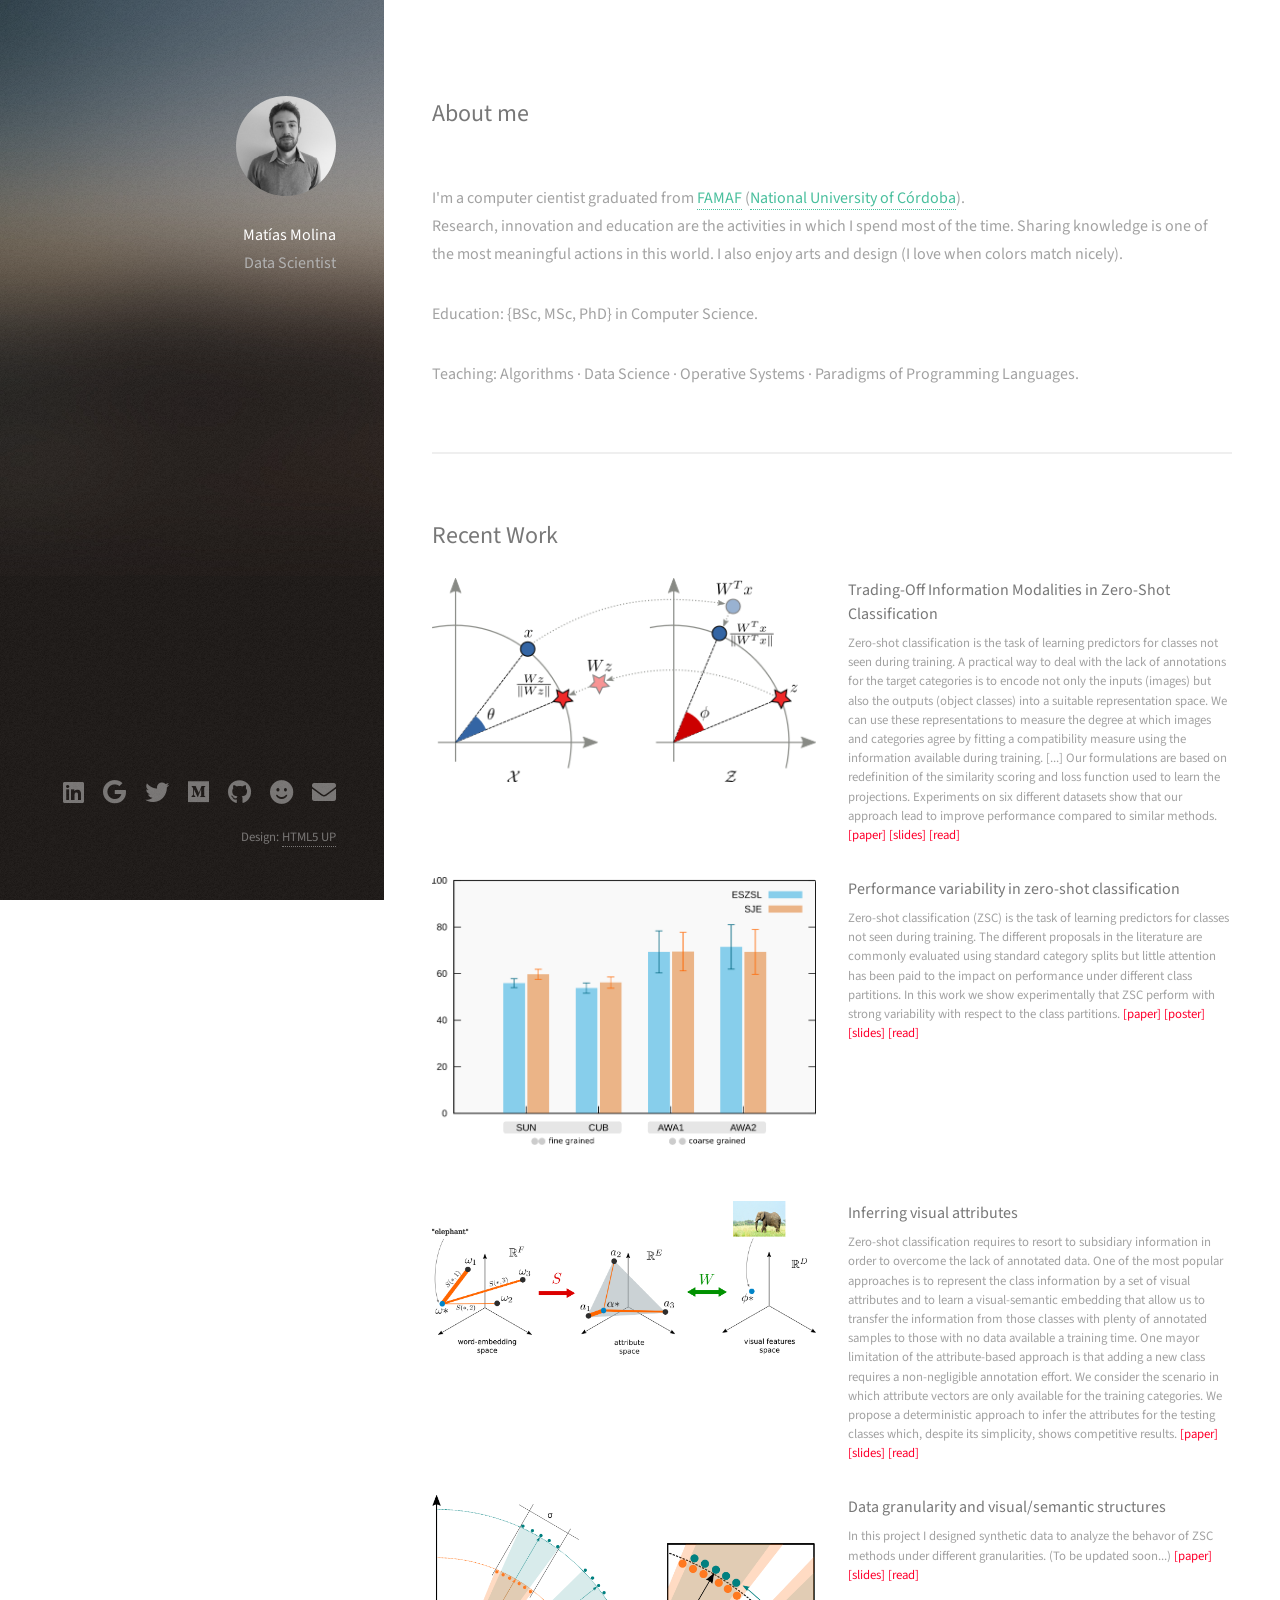
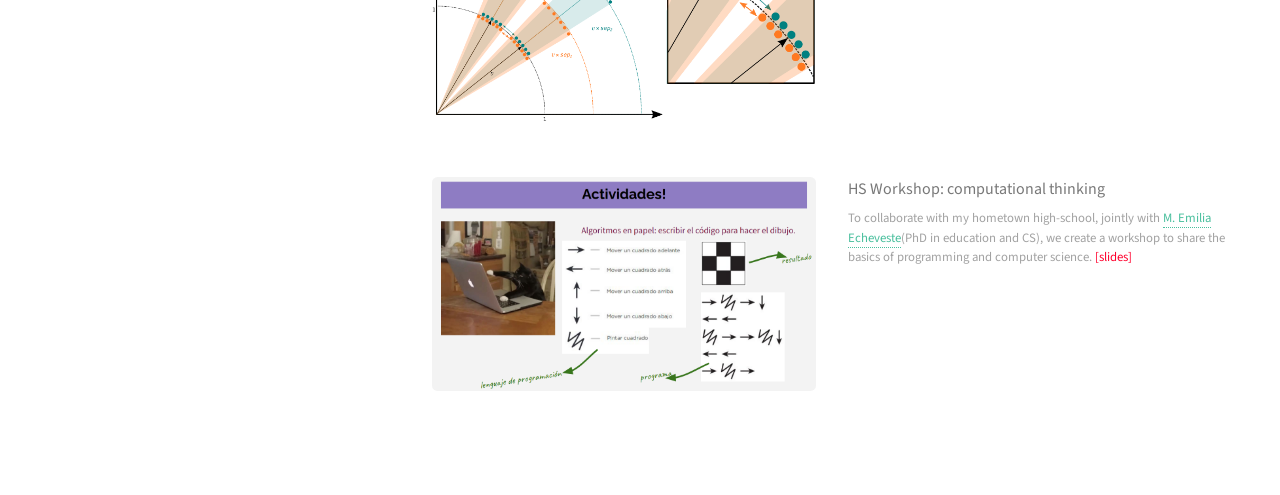
==== index.html @ 14d15d72 "Update index.html" ====
<!DOCTYPE HTML>
<!--
	Strata by HTML5 UP
	html5up.net | @ajlkn
	Free for personal and commercial use under the CCA 3.0 license (html5up.net/license)
-->
<html>
	<head>
		<title>Mat&iacute;as Molina</title>
		<meta charset="utf-8" />
		<meta name="viewport" content="width=device-width, initial-scale=1, user-scalable=no" />
		<link rel="stylesheet" href="assets/css/main.css" />
	</head>
	<body class="is-preload">
		<!-- Header -->
			<header id="header">
				<div class="inner">
					<a href="#" class="image avatar"><img src="images/avatar.png" alt="" /></a>
					<!--					<h1><strong>Hello!</strong></h1> -->
				       </br>
					<p> <b>Matías Molina</b></br>
				          Data Scientist
					</p>
			
				</div>

			</header>

		<!-- Main -->
			<div id="main">

				<!-- One -->
					<section id="one">

						<header class="">
							<h2>About me</h2><br />
						</header>
						<p> I'm a computer cientist graduated from 
						   <a href="http://www.famaf.unc.edu.ar/">FAMAF</a> (<a href="http://unc.edu.ar">National University of Córdoba</a>).
						   </br>
						   Research, innovation and education are the activities in which
						   I spend most of the time.
						   Sharing knowledge is one of the most meaningful actions in this world. 
					           I also enjoy arts and design (I love when colors match nicely). 
						</p>
						<p> Education:  {BSc, MSc, PhD} in Computer Science. </p>
						<p> Teaching: Algorithms · Data Science · Operative Systems · Paradigms of Programming Languages.
						</p>
						<!--<ul class="actions">
							<li><a href="#" class="button">Learn More</a></li>
						</ul>-->
					</section>

<!--					<section>
						<h2>Teaching</h2>
						<p>The teahing activities at FAMAF-UNC are rotative. I've been teaching algorithms, OS, and others subjects.
						   More details about teaching and other university stuffs could be found <a href=http://www.famaf.unc.edu.ar/~mmolina1> here&raquo;.</a></p>
					</section>
-->

				<!-- Two -->
					<section id="two">
						<h2>Recent Work</h2>
						<div class="row">
<!--							<article class="col-6 col-12-xsmall work-item">
								<img class="fit image" src="" alt="" />
							</article>
  							<article class="col-6 col-12-xsmall work-item">
								<h3>COVID-19 in South America</h3>
								<p>Data analisis of COVID-19 in different countries of South America
								<a class="paragraph" href=#>[paper]</a> 
								<a class="paragraph" href="material/variability/POSTER_performance_variability_ZSC.pdf">[poster]</a> 
								<a class="paragraph" href="material/variability/slides.pdf">[slides]</a>
								<a class="paragraph">[read]</a>
								</br>(To be updated)</p>

							<article class="col-6 col-12-xsmall work-item">
								<img class="fit image" src="" alt="" />
							</article>
  							<article class="col-6 col-12-xsmall work-item">
								<h3>Economic trends and PIB distribution in Argentina</h3>
								<p> Relative Product distribution
								<a class="paragraph" href=#>[paper]</a> 
								<a class="paragraph" href="material/variability/POSTER_performance_variability_ZSC.pdf">[poster]</a> 
								<a class="paragraph" href="material/variability/slides.pdf">[slides]</a>
								<a class="paragraph">[read]</a>
								</br> (To be updated)</p>

							</article>
							</article>
-->

							<article class="col-6 col-12-xsmall work-item">
								<img class="image fit" src="images/projects/simetries/schema.png" alt="" />
							</article>
	  							<article class="col-6 col-12-xsmall work-item">
								<h3>Trading-Off Information Modalities in Zero-Shot Classification</h3>
								<p> Zero-shot classification is the task of learning predictors for classes not seen during training.
									A practical way to deal with the lack of annotations for the target categories is to encode
									not only the inputs (images) but also the outputs (object classes) into a suitable representation space.
									We can use these representations to measure the degree at which images and categories agree by
									fitting a compatibility measure using the information available during training. [...]
									Our formulations are based on redefinition of the similarity scoring and loss function used to learn the projections.
									Experiments on six different datasets show that our approach lead to improve performance compared to similar methods.
								<a class="paragraph" href="https://openaccess.thecvf.com/content/WACV2022/html/Sanchez_Trading-Off_Information_Modalities_in_Zero-Shot_Classification_WACV_2022_paper.html">[paper]</a> 
								<a class="paragraph">[slides]</a>
								<a class="paragraph">[read]</a></p>
							</article>

							<article class="col-6 col-12-xsmall work-item">
								<img class="fit image" src="images/projects/variability/variability.png" alt="" /></a>
							</article>
  							<article class="col-6 col-12-xsmall work-item">
								<h3>Performance variability in zero-shot classification</h3>
								<p>Zero-shot classification (ZSC) is the task of learning predictors for classes not seen during training.
								The different proposals in the literature are commonly evaluated using standard category splits but little
								attention has been paid to the impact on performance under different class partitions.
								In this work we show experimentally that ZSC perform with strong variability with respect to the class partitions.
								<a class="paragraph" href="https://arxiv.org/abs/2103.01284">[paper]</a> 
								<a class="paragraph" href="material/variability/POSTER_performance_variability_ZSC.pdf">[poster]</a> 
								<a class="paragraph" href="material/variability/slides.pdf">[slides]</a>
								<a class="paragraph">[read]</a></p>
							</article>
								<article class="col-6 col-12-xsmall work-item">
								<img class="image fit" src="images/projects/zslpa/mappings.png" alt="" />
							</article>
	  							<article class="col-6 col-12-xsmall work-item">
								<h3>Inferring visual attributes</h3>
								<p>Zero-shot classification
								requires to resort to subsidiary information 
						in order to overcome the lack of annotated data.
						One of the most popular approaches is to represent the class
						information by a set of visual attributes and to learn a visual-semantic
						embedding that allow us to transfer the information from those classes with
						plenty of annotated samples to those with no data 
						available  a training time. One mayor limitation of the attribute-based 
						approach is that adding a new class requires a non-negligible annotation effort. 
						We consider the scenario in which attribute vectors are only available for the training categories.
						We propose a deterministic approach to infer the attributes for the testing classes 
						which, despite its simplicity, shows competitive results.

								<a class="paragraph" href="https://doi.org/10.1007/978-3-319-76261-6_12">[paper]</a> 
								<a class="paragraph" href="material/zslpa/slides.pdf">[slides]</a>
								<a class="paragraph">[read]</a></p>
							</article>


							<article class="col-6 col-12-xsmall work-item">
								<img class="image fit" src="images/projects/granularities/granularities2.png" alt="" />
							</article>
	  							<article class="col-6 col-12-xsmall work-item">
								<h3>Data granularity and visual/semantic structures</h3>
								<p> In this project I designed synthetic data to analyze the behavor
								of ZSC methods under different granularities. (To be updated soon...)
								<a class="paragraph">[paper]</a> 
								<a class="paragraph">[slides]</a>
								<a class="paragraph">[read]</a></p>
							</article>


							<article class="col-6 col-12-xsmall work-item">
								<img class="image fit" src="material/taller/taller.png" alt="" />
							</article>
	  							<article class="col-6 col-12-xsmall work-item">
								<h3>HS Workshop: computational thinking</h3>
								<p> To collaborate with my hometown high-school, jointly with <a href="mailto:meecheveste@gmail.com">M. Emilia Echeveste</a>(PhD in education and CS),
								we create a workshop to share the basics of programming and computer science.
								<a class="paragraph" href="material/taller/taller_programacion.pdf">[slides]</a>
							</article>


<!--						</article>
							<article class="col-6 col-12-xsmall work-item">
								<a href="images/fulls/05.jpg" class="image fit thumb"><img src="images/thumbs/05.jpg" alt="" /></a>
								<h3>Computational thinking workshop for HS students!</h3>

							</article>
-->
						</div>
<!--						<ul class="actions">
							<li><a href="#" class="button">Full Portfolio</a></li>
						</ul>
-->					</section>

				<!-- Three -->
<!--					<section id="three">
						<h2>Get In Touch</h2>
						<p>Accumsan pellentesque commodo blandit enim arcu non at amet id arcu magna. Accumsan orci faucibus id eu lorem semper nunc nisi lorem vulputate lorem neque lorem ipsum dolor.</p>
						<div class="row">
							<div class="col-8 col-12-small">
								<form method="post" action="#">
									<div class="row gtr-uniform gtr-50">
										<div class="col-6 col-12-xsmall"><input type="text" name="name" id="name" placeholder="Name" /></div>
										<div class="col-6 col-12-xsmall"><input type="email" name="email" id="email" placeholder="Email" /></div>
										<div class="col-12"><textarea name="message" id="message" placeholder="Message" rows="4"></textarea></div>
									</div>
								</form>
								<ul class="actions">
									<li><input type="submit" value="Send Message" /></li>
								</ul>
							</div>
							<div class="col-4 col-12-small">
								<ul class="labeled-icons">
									<li>
										<h3 class="icon solid fa-home"><span class="label">Address</span></h3>
										1234 Somewhere Rd.<br />
										Nashville, TN 00000<br />
										United States
									</li>
									<li>
										<h3 class="icon solid fa-mobile-alt"><span class="label">Phone</span></h3>
										000-000-0000
									</li>
									<li>
										<h3 class="icon solid fa-envelope"><span class="label">Email</span></h3>
										<a href="#">hello@untitled.tld</a>
									</li>
								</ul>
							</div>
						</div>
					</section>
-->
				<!-- Four -->
				<!--
					<section id="four">
						<h2>Elements</h2>

						<section>
							<h4>Text</h4>
							<p>This is <b>bold</b> and this is <strong>strong</strong>. This is <i>italic</i> and this is <em>emphasized</em>.
							This is <sup>superscript</sup> text and this is <sub>subscript</sub> text.
							This is <u>underlined</u> and this is code: <code>for (;;) { ... }</code>. Finally, <a href="#">this is a link</a>.</p>
							<hr />
							<header>
								<h4>Heading with a Subtitle</h4>
								<p>Lorem ipsum dolor sit amet nullam id egestas urna aliquam</p>
							</header>
							<p>Nunc lacinia ante nunc ac lobortis. Interdum adipiscing gravida odio porttitor sem non mi integer non faucibus ornare mi ut ante amet placerat aliquet. Volutpat eu sed ante lacinia sapien lorem accumsan varius montes viverra nibh in adipiscing blandit tempus accumsan.</p>
							<header>
								<h5>Heading with a Subtitle</h5>
								<p>Lorem ipsum dolor sit amet nullam id egestas urna aliquam</p>
							</header>
							<p>Nunc lacinia ante nunc ac lobortis. Interdum adipiscing gravida odio porttitor sem non mi integer non faucibus ornare mi ut ante amet placerat aliquet. Volutpat eu sed ante lacinia sapien lorem accumsan varius montes viverra nibh in adipiscing blandit tempus accumsan.</p>
							<hr />
							<h2>Heading Level 2</h2>
							<h3>Heading Level 3</h3>
							<h4>Heading Level 4</h4>
							<h5>Heading Level 5</h5>
							<h6>Heading Level 6</h6>
							<hr />
							<h5>Blockquote</h5>
							<blockquote>Fringilla nisl. Donec accumsan interdum nisi, quis tincidunt felis sagittis eget tempus euismod. Vestibulum ante ipsum primis in faucibus vestibulum. Blandit adipiscing eu felis iaculis volutpat ac adipiscing accumsan faucibus. Vestibulum ante ipsum primis in faucibus lorem ipsum dolor sit amet nullam adipiscing eu felis.</blockquote>
							<h5>Preformatted</h5>
							<pre><code>i = 0;

while (!deck.isInOrder()) {
print 'Iteration ' + i;
deck.shuffle();
i++;
}

print 'It took ' + i + ' iterations to sort the deck.';</code></pre>
						</section>

						<section>
							<h4>Lists</h4>
							<div class="row">
								<div class="col-6 col-12-xsmall">
									<h5>Unordered</h5>
									<ul>
										<li>Dolor pulvinar etiam magna etiam.</li>
										<li>Sagittis adipiscing lorem eleifend.</li>
										<li>Felis enim feugiat dolore viverra.</li>
									</ul>
									<h5>Alternate</h5>
									<ul class="alt">
										<li>Dolor pulvinar etiam magna etiam.</li>
										<li>Sagittis adipiscing lorem eleifend.</li>
										<li>Felis enim feugiat dolore viverra.</li>
									</ul>
								</div>
								<div class="col-6 col-12-xsmall">
									<h5>Ordered</h5>
									<ol>
										<li>Dolor pulvinar etiam magna etiam.</li>
										<li>Etiam vel felis at lorem sed viverra.</li>
										<li>Felis enim feugiat dolore viverra.</li>
										<li>Dolor pulvinar etiam magna etiam.</li>
										<li>Etiam vel felis at lorem sed viverra.</li>
										<li>Felis enim feugiat dolore viverra.</li>
									</ol>
									<h5>Icons</h5>
									<ul class="icons">
										<li><a href="#" class="icon brands fa-twitter"><span class="label">Twitter</span></a></li>
										<li><a href="#" class="icon brands fa-facebook-f"><span class="label">Facebook</span></a></li>
										<li><a href="#" class="icon brands fa-instagram"><span class="label">Instagram</span></a></li>
										<li><a href="#" class="icon brands fa-github"><span class="label">Github</span></a></li>
										<li><a href="#" class="icon brands fa-dribbble"><span class="label">Dribbble</span></a></li>
										<li><a href="#" class="icon brands fa-tumblr"><span class="label">Tumblr</span></a></li>
									</ul>
								</div>
							</div>
							<h5>Actions</h5>
							<ul class="actions">
								<li><a href="#" class="button primary">Default</a></li>
								<li><a href="#" class="button">Default</a></li>
							</ul>
							<ul class="actions small">
								<li><a href="#" class="button primary small">Small</a></li>
								<li><a href="#" class="button small">Small</a></li>
							</ul>
							<div class="row">
								<div class="col-6 col-12-small">
									<ul class="actions stacked">
										<li><a href="#" class="button primary">Default</a></li>
										<li><a href="#" class="button">Default</a></li>
									</ul>
								</div>
								<div class="col-6 col-12-small">
									<ul class="actions stacked">
										<li><a href="#" class="button primary small">Small</a></li>
										<li><a href="#" class="button small">Small</a></li>
									</ul>
								</div>
								<div class="col-6 col-12-small">
									<ul class="actions stacked">
										<li><a href="#" class="button primary fit">Default</a></li>
										<li><a href="#" class="button fit">Default</a></li>
									</ul>
								</div>
								<div class="col-6 col-12-small">
									<ul class="actions stacked">
										<li><a href="#" class="button primary small fit">Small</a></li>
										<li><a href="#" class="button small fit">Small</a></li>
									</ul>
								</div>
							</div>
						</section>

						<section>
							<h4>Table</h4>
							<h5>Default</h5>
							<div class="table-wrapper">
								<table>
									<thead>
										<tr>
											<th>Name</th>
											<th>Description</th>
											<th>Price</th>
										</tr>
									</thead>
									<tbody>
										<tr>
											<td>Item One</td>
											<td>Ante turpis integer aliquet porttitor.</td>
											<td>29.99</td>
										</tr>
										<tr>
											<td>Item Two</td>
											<td>Vis ac commodo adipiscing arcu aliquet.</td>
											<td>19.99</td>
										</tr>
										<tr>
											<td>Item Three</td>
											<td> Morbi faucibus arcu accumsan lorem.</td>
											<td>29.99</td>
										</tr>
										<tr>
											<td>Item Four</td>
											<td>Vitae integer tempus condimentum.</td>
											<td>19.99</td>
										</tr>
										<tr>
											<td>Item Five</td>
											<td>Ante turpis integer aliquet porttitor.</td>
											<td>29.99</td>
										</tr>
									</tbody>
									<tfoot>
										<tr>
											<td colspan="2"></td>
											<td>100.00</td>
										</tr>
									</tfoot>
								</table>
							</div>

							<h5>Alternate</h5>
							<div class="table-wrapper">
								<table class="alt">
									<thead>
										<tr>
											<th>Name</th>
											<th>Description</th>
											<th>Price</th>
										</tr>
									</thead>
									<tbody>
										<tr>
											<td>Item One</td>
											<td>Ante turpis integer aliquet porttitor.</td>
											<td>29.99</td>
										</tr>
										<tr>
											<td>Item Two</td>
											<td>Vis ac commodo adipiscing arcu aliquet.</td>
											<td>19.99</td>
										</tr>
										<tr>
											<td>Item Three</td>
											<td> Morbi faucibus arcu accumsan lorem.</td>
											<td>29.99</td>
										</tr>
										<tr>
											<td>Item Four</td>
											<td>Vitae integer tempus condimentum.</td>
											<td>19.99</td>
										</tr>
										<tr>
											<td>Item Five</td>
											<td>Ante turpis integer aliquet porttitor.</td>
											<td>29.99</td>
										</tr>
									</tbody>
									<tfoot>
										<tr>
											<td colspan="2"></td>
											<td>100.00</td>
										</tr>
									</tfoot>
								</table>
							</div>
						</section>

						<section>
							<h4>Buttons</h4>
							<ul class="actions">
								<li><a href="#" class="button primary">Primary</a></li>
								<li><a href="#" class="button">Default</a></li>
							</ul>
							<ul class="actions">
								<li><a href="#" class="button large">Large</a></li>
								<li><a href="#" class="button">Default</a></li>
								<li><a href="#" class="button small">Small</a></li>
							</ul>
							<ul class="actions fit">
								<li><a href="#" class="button primary fit">Fit</a></li>
								<li><a href="#" class="button fit">Fit</a></li>
							</ul>
							<ul class="actions fit small">
								<li><a href="#" class="button primary fit small">Fit + Small</a></li>
								<li><a href="#" class="button fit small">Fit + Small</a></li>
							</ul>
							<ul class="actions">
								<li><a href="#" class="button primary icon solid fa-download">Icon</a></li>
								<li><a href="#" class="button icon solid fa-download">Icon</a></li>
							</ul>
							<ul class="actions">
								<li><span class="button primary disabled">Primary</span></li>
								<li><span class="button disabled">Default</span></li>
							</ul>
						</section>

						<section>
							<h4>Form</h4>
							<form method="post" action="#">
								<div class="row gtr-uniform gtr-50">
									<div class="col-6 col-12-xsmall">
										<input type="text" name="demo-name" id="demo-name" value="" placeholder="Name" />
									</div>
									<div class="col-6 col-12-xsmall">
										<input type="email" name="demo-email" id="demo-email" value="" placeholder="Email" />
									</div>
									<div class="col-12">
										<select name="demo-category" id="demo-category">
											<option value="">- Category -</option>
											<option value="1">Manufacturing</option>
											<option value="1">Shipping</option>
											<option value="1">Administration</option>
											<option value="1">Human Resources</option>
										</select>
									</div>
									<div class="col-4 col-12-small">
										<input type="radio" id="demo-priority-low" name="demo-priority" checked>
										<label for="demo-priority-low">Low Priority</label>
									</div>
									<div class="col-4 col-12-small">
										<input type="radio" id="demo-priority-normal" name="demo-priority">
										<label for="demo-priority-normal">Normal Priority</label>
									</div>
									<div class="col-4 col-12-small">
										<input type="radio" id="demo-priority-high" name="demo-priority">
										<label for="demo-priority-high">High Priority</label>
									</div>
									<div class="col-6 col-12-small">
										<input type="checkbox" id="demo-copy" name="demo-copy">
										<label for="demo-copy">Email me a copy of this message</label>
									</div>
									<div class="col-6 col-12-small">
										<input type="checkbox" id="demo-human" name="demo-human" checked>
										<label for="demo-human">I am a human and not a robot</label>
									</div>
									<div class="col-12">
										<textarea name="demo-message" id="demo-message" placeholder="Enter your message" rows="6"></textarea>
									</div>
									<div class="col-12">
										<ul class="actions">
											<li><input type="submit" value="Send Message" class="primary" /></li>
											<li><input type="reset" value="Reset" /></li>
										</ul>
									</div>
								</div>
							</form>
						</section>

						<section>
							<h4>Image</h4>
							<h5>Fit</h5>
							<div class="box alt">
								<div class="row gtr-50 gtr-uniform">
									<div class="col-12"><span class="image fit"><img src="images/fulls/05.jpg" alt="" /></span></div>
									<div class="col-4"><span class="image fit"><img src="images/thumbs/01.jpg" alt="" /></span></div>
									<div class="col-4"><span class="image fit"><img src="images/thumbs/02.jpg" alt="" /></span></div>
									<div class="col-4"><span class="image fit"><img src="images/thumbs/03.jpg" alt="" /></span></div>
									<div class="col-4"><span class="image fit"><img src="images/thumbs/04.jpg" alt="" /></span></div>
									<div class="col-4"><span class="image fit"><img src="images/thumbs/05.jpg" alt="" /></span></div>
									<div class="col-4"><span class="image fit"><img src="images/thumbs/06.jpg" alt="" /></span></div>
									<div class="col-4"><span class="image fit"><img src="images/thumbs/03.jpg" alt="" /></span></div>
									<div class="col-4"><span class="image fit"><img src="images/thumbs/02.jpg" alt="" /></span></div>
									<div class="col-4"><span class="image fit"><img src="images/thumbs/01.jpg" alt="" /></span></div>
								</div>
							</div>
							<h5>Left &amp; Right</h5>
							<p><span class="image left"><img src="images/avatar.jpg" alt="" /></span>Fringilla nisl. Donec accumsan interdum nisi, quis tincidunt felis sagittis eget. tempus euismod. Vestibulum ante ipsum primis in faucibus vestibulum. Blandit adipiscing eu felis iaculis volutpat ac adipiscing accumsan eu faucibus. Integer ac pellentesque praesent tincidunt felis sagittis eget. tempus euismod. Vestibulum ante ipsum primis in faucibus vestibulum. Blandit adipiscing eu felis iaculis volutpat ac adipiscing accumsan eu faucibus. Integer ac pellentesque praesent. Donec accumsan interdum nisi, quis tincidunt felis sagittis eget. tempus euismod. Vestibulum ante ipsum primis in faucibus vestibulum. Blandit adipiscing eu felis iaculis volutpat ac adipiscing accumsan eu faucibus. Integer ac pellentesque praesent tincidunt felis sagittis eget. tempus euismod. Vestibulum ante ipsum primis in faucibus vestibulum. Blandit adipiscing eu felis iaculis volutpat ac adipiscing accumsan eu faucibus. Integer ac pellentesque praesent.</p>
							<p><span class="image right"><img src="images/avatar.jpg" alt="" /></span>Fringilla nisl. Donec accumsan interdum nisi, quis tincidunt felis sagittis eget. tempus euismod. Vestibulum ante ipsum primis in faucibus vestibulum. Blandit adipiscing eu felis iaculis volutpat ac adipiscing accumsan eu faucibus. Integer ac pellentesque praesent tincidunt felis sagittis eget. tempus euismod. Vestibulum ante ipsum primis in faucibus vestibulum. Blandit adipiscing eu felis iaculis volutpat ac adipiscing accumsan eu faucibus. Integer ac pellentesque praesent. Donec accumsan interdum nisi, quis tincidunt felis sagittis eget. tempus euismod. Vestibulum ante ipsum primis in faucibus vestibulum. Blandit adipiscing eu felis iaculis volutpat ac adipiscing accumsan eu faucibus. Integer ac pellentesque praesent tincidunt felis sagittis eget. tempus euismod. Vestibulum ante ipsum primis in faucibus vestibulum. Blandit adipiscing eu felis iaculis volutpat ac adipiscing accumsan eu faucibus. Integer ac pellentesque praesent.</p>
						</section>

					</section>
				-->

			</div>

		<!-- Footer -->
			<footer id="footer">
				<div>
					<iframe src="https://open.spotify.com/embed/playlist/7tDyFjEI5tByblCaP5paVh" width="300" height="80" frameborder="0" allowtransparency="true" allow="encrypted-media"></iframe>
				</div>

				<div class="inner">
					<ul class="icons">
						<li><a href="https://linkedin.com/in/matiasmolina" class="icon brands fa-linkedin"><span class="label">LinkedIn</span></a></li>
						<li><a href="https://scholar.google.com/citations?user=bybWO_gAAAAJ" class="icon brands fa-google"><span class="label">Scholar</span></a></li>
						
						<li><a href="http://twitter.com/matiasdm" class="icon brands fa-twitter"><span class="label">Twitter</span></a></li>
						<li><a href="https://medium.com/@matiasdm" class="icon brands fa-medium"><span class="label">Medium</span></a></li>
						
						<li><a href="https://github.com/matiasmolina" class="icon brands fa-github"><span class="label">Github</span></a></li>

						<li><a href="http://ello.co/matiasdm" class="icon solid fa-smile"><span class="label">Ello</span></a></li>
						<li><a href="mailto:molinamatiasd@gmail.com" class="icon solid fa-envelope"><span class="label">Email</span></a></li>
					</ul>
					<ul class="copyright">
						<li>Design: <a href="http://html5up.net">HTML5 UP</a></li>
					</ul>
				</div>
			</footer>
		<!-- Scripts -->
			<script src="assets/js/jquery.min.js"></script>
			<script src="assets/js/jquery.poptrox.min.js"></script>
			<script src="assets/js/browser.min.js"></script>
			<script src="assets/js/breakpoints.min.js"></script>
			<script src="assets/js/util.js"></script>
			<script src="assets/js/main.js"></script>

	</body>
</html>
---- assets/css/main.css ----
@import url("fontawesome-all.min.css");
@import url("https://fonts.googleapis.com/css?family=Source+Sans+Pro:400,400italic");

/*
	Strata by HTML5 UP
	html5up.net | @ajlkn
	Free for personal and commercial use under the CCA 3.0 license (html5up.net/license)
*/

html, body, div, span, applet, object,
iframe, h1, h2, h3, h4, h5, h6, p, blockquote,
pre, a, abbr, acronym, address, big, cite,
code, del, dfn, em, img, ins, kbd, q, s, samp,
small, strike, strong, sub, sup, tt, var, b,
u, i, center, dl, dt, dd, ol, ul, li, fieldset,
form, label, legend, table, caption, tbody,
tfoot, thead, tr, th, td, article, aside,
canvas, details, embed, figure, figcaption,
footer, header, hgroup, menu, nav, output, ruby,
section, summary, time, mark, audio, video {
	margin: 0;
	padding: 0;
	border: 0;
	font-size: 100%;
	font: inherit;
	vertical-align: baseline;}

article, aside, details, figcaption, figure,
footer, header, hgroup, menu, nav, section {
	display: block;}

body {
	line-height: 1;
}

ol, ul {
	list-style: none;
}

blockquote, q {
	quotes: none;
}

	blockquote:before, blockquote:after, q:before, q:after {
		content: '';
		content: none;
	}

table {
	border-collapse: collapse;
	border-spacing: 0;
}

body {
	-webkit-text-size-adjust: none;
}

mark {
	background-color: transparent;
	color: inherit;
}

input::-moz-focus-inner {
	border: 0;
	padding: 0;
}

input, select, textarea {
	-moz-appearance: none;
	-webkit-appearance: none;
	-ms-appearance: none;
	appearance: none;
}

/* Basic */

	html {
		box-sizing: border-box;
	}

	*, *:before, *:after {
		box-sizing: inherit;
	}

	body {
		background: #fff;
	}

		body.is-preload *, body.is-preload *:before, body.is-preload *:after {
			-moz-animation: none !important;
			-webkit-animation: none !important;
			-ms-animation: none !important;
			animation: none !important;
			-moz-transition: none !important;
			-webkit-transition: none !important;
			-ms-transition: none !important;
			transition: none !important;
		}

	body, input, select, textarea {
		color: #a2a2a2;
		font-family: "Source Sans Pro", Helvetica, sans-serif;
		font-size: 16pt;
		font-weight: 400;
		line-height: 1.75em;
	}

	a {
		-moz-transition: color 0.2s ease-in-out, border-color 0.2s ease-in-out;
		-webkit-transition: color 0.2s ease-in-out, border-color 0.2s ease-in-out;
		-ms-transition: color 0.2s ease-in-out, border-color 0.2s ease-in-out;
		transition: color 0.2s ease-in-out, border-color 0.2s ease-in-out;
		border-bottom: dotted 1px;
		color: #49bf9d;
		text-decoration: none;
	}

		a:hover {
			border-bottom-color: transparent;
			color: #49bf9d !important;
			text-decoration: none;
		}
		a.paragraph {
			border-bottom-color: transparent;
			color: #ff002d !important;
			text-decoration: none;
		}
		a.paragraph:hover {
			border-bottom-color: transparent;
			color: #49bf9d !important;
			text-decoration: none;
		}

	strong, b {
		color: #787878;
		font-weight: 400;
	}

	em, i {
		font-style: italic;
	}

	p {
		margin: 0 0 2em 0;
	}

	h1, h2, h3, h4, h5, h6 {
		color: #787878;
		font-weight: 400;
		line-height: 1em;
		margin: 0 0 1em 0;
	}

		h1 a, h2 a, h3 a, h4 a, h5 a, h6 a {
			color: inherit;
			text-decoration: none;
		}

	h1 {
		font-size: 2em;
		line-height: 1.5em;
	}

	h2 {
		font-size: 1.5em;
		line-height: 1.5em;
	}

	h3 {
		font-size: 1.25em;
		line-height: 1.5em;
	}

	h4 {
		font-size: 1.1em;
		line-height: 1.5em;
	}

	h5 {
		font-size: 0.9em;
		line-height: 1.5em;
	}

	h6 {
		font-size: 0.7em;
		line-height: 1.5em;
	}

	sub {
		font-size: 0.8em;
		position: relative;
		top: 0.5em;
	}

	sup {
		font-size: 0.8em;
		position: relative;
		top: -0.5em;
	}

	hr {
		border: 0;
		border-bottom: solid 2px #efefef;
		margin: 2em 0;
	}

		hr.major {
			margin: 3em 0;
		}

	blockquote {
		border-left: solid 6px #efefef;
		font-style: italic;
		margin: 0 0 2em 0;
		padding: 0.5em 0 0.5em 1.5em;
	}

	code {
		background: #f7f7f7;
		border-radius: 0.35em;
		border: solid 2px #efefef;
		font-family: "Courier New", monospace;
		font-size: 0.9em;
		margin: 0 0.25em;
		padding: 0.25em 0.65em;
	}

	pre {
		-webkit-overflow-scrolling: touch;
		font-family: "Courier New", monospace;
		font-size: 0.9em;
		margin: 0 0 2em 0;
	}

		pre code {
			display: block;
			line-height: 1.75em;
			padding: 1em 1.5em;
			overflow-x: auto;
		}

	.align-left {
		text-align: left;
	}

	.align-center {
		text-align: center;
	}

	.align-right {
		text-align: right;
	}

/* Container */

	.container {
		margin: 0 auto;
		max-width: calc(100% - 4em);
		width: 100%;
	}

		.container.xsmall {
			width: 25%;
		}

		.container.small {
			width: 50%;
		}

		.container.medium {
			width: 75%;
		}

		.container.large {
			width: 125%;
		}

		.container.xlarge {
			width: 150%;
		}

		.container.max {
			width: 100%;
		}

		@media screen and (max-width: 980px) {

			.container {
				width: 100% !important;
				max-width: 100% !important;
			}

		}

		@media screen and (max-width: 480px) {

			.container {
				max-width: calc(100% - 3em);
			}

		}

/* Row */

	.row {
		display: flex;
		flex-wrap: wrap;
		box-sizing: border-box;
		align-items: stretch;
	}

		.row > * {
			box-sizing: border-box;
		}

		.row.gtr-uniform > * > :last-child {
			margin-bottom: 0;
		}

		.row.aln-left {
			justify-content: flex-start;
		}

		.row.aln-center {
			justify-content: center;
		}

		.row.aln-right {
			justify-content: flex-end;
		}

		.row.aln-top {
			align-items: flex-start;
		}

		.row.aln-middle {
			align-items: center;
		}

		.row.aln-bottom {
			align-items: flex-end;
		}

		.row > .imp {
			order: -1;
		}

		.row > .col-1 {
			width: 8.33333%;
		}

		.row > .off-1 {
			margin-left: 8.33333%;
		}

		.row > .col-2 {
			width: 16.66667%;
		}

		.row > .off-2 {
			margin-left: 16.66667%;
		}

		.row > .col-3 {
			width: 25%;
		}

		.row > .off-3 {
			margin-left: 25%;
		}

		.row > .col-4 {
			width: 33.33333%;
		}

		.row > .off-4 {
			margin-left: 33.33333%;
		}

		.row > .col-5 {
			width: 41.66667%;
		}

		.row > .off-5 {
			margin-left: 41.66667%;
		}

		.row > .col-6 {
			width: 50%;
		}

		.row > .off-6 {
			margin-left: 50%;
		}

		.row > .col-7 {
			width: 58.33333%;
		}

		.row > .off-7 {
			margin-left: 58.33333%;
		}

		.row > .col-8 {
			width: 66.66667%;
		}

		.row > .off-8 {
			margin-left: 66.66667%;
		}

		.row > .col-9 {
			width: 75%;
		}

		.row > .off-9 {
			margin-left: 75%;
		}

		.row > .col-10 {
			width: 83.33333%;
		}

		.row > .off-10 {
			margin-left: 83.33333%;
		}

		.row > .col-11 {
			width: 91.66667%;
		}

		.row > .off-11 {
			margin-left: 91.66667%;
		}

		.row > .col-12 {
			width: 100%;
		}

		.row > .off-12 {
			margin-left: 100%;
		}

		.row.gtr-0 {
			margin-top: 0;
			margin-left: 0em;
		}

			.row.gtr-0 > * {
				padding: 0 0 0 0em;
			}

			.row.gtr-0.gtr-uniform {
				margin-top: 0em;
			}

				.row.gtr-0.gtr-uniform > * {
					padding-top: 0em;
				}

		.row.gtr-25 {
			margin-top: 0;
			margin-left: -0.625em;
		}

			.row.gtr-25 > * {
				padding: 0 0 0 0.625em;
			}

			.row.gtr-25.gtr-uniform {
				margin-top: -0.625em;
			}

				.row.gtr-25.gtr-uniform > * {
					padding-top: 0.625em;
				}

		.row.gtr-50 {
			margin-top: 0;
			margin-left: -1.25em;
		}

			.row.gtr-50 > * {
				padding: 0 0 0 1.25em;
			}

			.row.gtr-50.gtr-uniform {
				margin-top: -1.25em;
			}

				.row.gtr-50.gtr-uniform > * {
					padding-top: 1.25em;
				}

		.row {
			margin-top: 0;
			margin-left: -2.5em;
		}

			.row > * {
				padding: 0 0 0 2.5em;
			}

			.row.gtr-uniform {
				margin-top: -2.5em;
			}

				.row.gtr-uniform > * {
					padding-top: 2.5em;
				}

		.row.gtr-150 {
			margin-top: 0;
			margin-left: -3.75em;
		}

			.row.gtr-150 > * {
				padding: 0 0 0 3.75em;
			}

			.row.gtr-150.gtr-uniform {
				margin-top: -3.75em;
			}

				.row.gtr-150.gtr-uniform > * {
					padding-top: 3.75em;
				}

		.row.gtr-200 {
			margin-top: 0;
			margin-left: -5em;
		}

			.row.gtr-200 > * {
				padding: 0 0 0 5em;
			}

			.row.gtr-200.gtr-uniform {
				margin-top: -5em;
			}

				.row.gtr-200.gtr-uniform > * {
					padding-top: 5em;
				}

		@media screen and (max-width: 1800px) {

			.row {
				display: flex;
				flex-wrap: wrap;
				box-sizing: border-box;
				align-items: stretch;
			}

				.row > * {
					box-sizing: border-box;
				}

				.row.gtr-uniform > * > :last-child {
					margin-bottom: 0;
				}

				.row.aln-left {
					justify-content: flex-start;
				}

				.row.aln-center {
					justify-content: center;
				}

				.row.aln-right {
					justify-content: flex-end;
				}

				.row.aln-top {
					align-items: flex-start;
				}

				.row.aln-middle {
					align-items: center;
				}

				.row.aln-bottom {
					align-items: flex-end;
				}

				.row > .imp-xlarge {
					order: -1;
				}

				.row > .col-1-xlarge {
					width: 8.33333%;
				}

				.row > .off-1-xlarge {
					margin-left: 8.33333%;
				}

				.row > .col-2-xlarge {
					width: 16.66667%;
				}

				.row > .off-2-xlarge {
					margin-left: 16.66667%;
				}

				.row > .col-3-xlarge {
					width: 25%;
				}

				.row > .off-3-xlarge {
					margin-left: 25%;
				}

				.row > .col-4-xlarge {
					width: 33.33333%;
				}

				.row > .off-4-xlarge {
					margin-left: 33.33333%;
				}

				.row > .col-5-xlarge {
					width: 41.66667%;
				}

				.row > .off-5-xlarge {
					margin-left: 41.66667%;
				}

				.row > .col-6-xlarge {
					width: 50%;
				}

				.row > .off-6-xlarge {
					margin-left: 50%;
				}

				.row > .col-7-xlarge {
					width: 58.33333%;
				}

				.row > .off-7-xlarge {
					margin-left: 58.33333%;
				}

				.row > .col-8-xlarge {
					width: 66.66667%;
				}

				.row > .off-8-xlarge {
					margin-left: 66.66667%;
				}

				.row > .col-9-xlarge {
					width: 75%;
				}

				.row > .off-9-xlarge {
					margin-left: 75%;
				}

				.row > .col-10-xlarge {
					width: 83.33333%;
				}

				.row > .off-10-xlarge {
					margin-left: 83.33333%;
				}

				.row > .col-11-xlarge {
					width: 91.66667%;
				}

				.row > .off-11-xlarge {
					margin-left: 91.66667%;
				}

				.row > .col-12-xlarge {
					width: 100%;
				}

				.row > .off-12-xlarge {
					margin-left: 100%;
				}

				.row.gtr-0 {
					margin-top: 0;
					margin-left: 0em;
				}

					.row.gtr-0 > * {
						padding: 0 0 0 0em;
					}

					.row.gtr-0.gtr-uniform {
						margin-top: 0em;
					}

						.row.gtr-0.gtr-uniform > * {
							padding-top: 0em;
						}

				.row.gtr-25 {
					margin-top: 0;
					margin-left: -0.625em;
				}

					.row.gtr-25 > * {
						padding: 0 0 0 0.625em;
					}

					.row.gtr-25.gtr-uniform {
						margin-top: -0.625em;
					}

						.row.gtr-25.gtr-uniform > * {
							padding-top: 0.625em;
						}

				.row.gtr-50 {
					margin-top: 0;
					margin-left: -1.25em;
				}

					.row.gtr-50 > * {
						padding: 0 0 0 1.25em;
					}

					.row.gtr-50.gtr-uniform {
						margin-top: -1.25em;
					}

						.row.gtr-50.gtr-uniform > * {
							padding-top: 1.25em;
						}

				.row {
					margin-top: 0;
					margin-left: -2.5em;
				}

					.row > * {
						padding: 0 0 0 2.5em;
					}

					.row.gtr-uniform {
						margin-top: -2.5em;
					}

						.row.gtr-uniform > * {
							padding-top: 2.5em;
						}

				.row.gtr-150 {
					margin-top: 0;
					margin-left: -3.75em;
				}

					.row.gtr-150 > * {
						padding: 0 0 0 3.75em;
					}

					.row.gtr-150.gtr-uniform {
						margin-top: -3.75em;
					}

						.row.gtr-150.gtr-uniform > * {
							padding-top: 3.75em;
						}

				.row.gtr-200 {
					margin-top: 0;
					margin-left: -5em;
				}

					.row.gtr-200 > * {
						padding: 0 0 0 5em;
					}

					.row.gtr-200.gtr-uniform {
						margin-top: -5em;
					}

						.row.gtr-200.gtr-uniform > * {
							padding-top: 5em;
						}

		}

		@media screen and (max-width: 1280px) {

			.row {
				display: flex;
				flex-wrap: wrap;
				box-sizing: border-box;
				align-items: stretch;
			}

				.row > * {
					box-sizing: border-box;
				}

				.row.gtr-uniform > * > :last-child {
					margin-bottom: 0;
				}

				.row.aln-left {
					justify-content: flex-start;
				}

				.row.aln-center {
					justify-content: center;
				}

				.row.aln-right {
					justify-content: flex-end;
				}

				.row.aln-top {
					align-items: flex-start;
				}

				.row.aln-middle {
					align-items: center;
				}

				.row.aln-bottom {
					align-items: flex-end;
				}

				.row > .imp-large {
					order: -1;
				}

				.row > .col-1-large {
					width: 8.33333%;
				}

				.row > .off-1-large {
					margin-left: 8.33333%;
				}

				.row > .col-2-large {
					width: 16.66667%;
				}

				.row > .off-2-large {
					margin-left: 16.66667%;
				}

				.row > .col-3-large {
					width: 25%;
				}

				.row > .off-3-large {
					margin-left: 25%;
				}

				.row > .col-4-large {
					width: 33.33333%;
				}

				.row > .off-4-large {
					margin-left: 33.33333%;
				}

				.row > .col-5-large {
					width: 41.66667%;
				}

				.row > .off-5-large {
					margin-left: 41.66667%;
				}

				.row > .col-6-large {
					width: 50%;
				}

				.row > .off-6-large {
					margin-left: 50%;
				}

				.row > .col-7-large {
					width: 58.33333%;
				}

				.row > .off-7-large {
					margin-left: 58.33333%;
				}

				.row > .col-8-large {
					width: 66.66667%;
				}

				.row > .off-8-large {
					margin-left: 66.66667%;
				}

				.row > .col-9-large {
					width: 75%;
				}

				.row > .off-9-large {
					margin-left: 75%;
				}

				.row > .col-10-large {
					width: 83.33333%;
				}

				.row > .off-10-large {
					margin-left: 83.33333%;
				}

				.row > .col-11-large {
					width: 91.66667%;
				}

				.row > .off-11-large {
					margin-left: 91.66667%;
				}

				.row > .col-12-large {
					width: 100%;
				}

				.row > .off-12-large {
					margin-left: 100%;
				}

				.row.gtr-0 {
					margin-top: 0;
					margin-left: 0em;
				}

					.row.gtr-0 > * {
						padding: 0 0 0 0em;
					}

					.row.gtr-0.gtr-uniform {
						margin-top: 0em;
					}

						.row.gtr-0.gtr-uniform > * {
							padding-top: 0em;
						}

				.row.gtr-25 {
					margin-top: 0;
					margin-left: -0.5em;
				}

					.row.gtr-25 > * {
						padding: 0 0 0 0.5em;
					}

					.row.gtr-25.gtr-uniform {
						margin-top: -0.5em;
					}

						.row.gtr-25.gtr-uniform > * {
							padding-top: 0.5em;
						}

				.row.gtr-50 {
					margin-top: 0;
					margin-left: -1em;
				}

					.row.gtr-50 > * {
						padding: 0 0 0 1em;
					}

					.row.gtr-50.gtr-uniform {
						margin-top: -1em;
					}

						.row.gtr-50.gtr-uniform > * {
							padding-top: 1em;
						}

				.row {
					margin-top: 0;
					margin-left: -2em;
				}

					.row > * {
						padding: 0 0 0 2em;
					}

					.row.gtr-uniform {
						margin-top: -2em;
					}

						.row.gtr-uniform > * {
							padding-top: 2em;
						}

				.row.gtr-150 {
					margin-top: 0;
					margin-left: -3em;
				}

					.row.gtr-150 > * {
						padding: 0 0 0 3em;
					}

					.row.gtr-150.gtr-uniform {
						margin-top: -3em;
					}

						.row.gtr-150.gtr-uniform > * {
							padding-top: 3em;
						}

				.row.gtr-200 {
					margin-top: 0;
					margin-left: -4em;
				}

					.row.gtr-200 > * {
						padding: 0 0 0 4em;
					}

					.row.gtr-200.gtr-uniform {
						margin-top: -4em;
					}

						.row.gtr-200.gtr-uniform > * {
							padding-top: 4em;
						}

		}

		@media screen and (max-width: 980px) {

			.row {
				display: flex;
				flex-wrap: wrap;
				box-sizing: border-box;
				align-items: stretch;
			}

				.row > * {
					box-sizing: border-box;
				}

				.row.gtr-uniform > * > :last-child {
					margin-bottom: 0;
				}

				.row.aln-left {
					justify-content: flex-start;
				}

				.row.aln-center {
					justify-content: center;
				}

				.row.aln-right {
					justify-content: flex-end;
				}

				.row.aln-top {
					align-items: flex-start;
				}

				.row.aln-middle {
					align-items: center;
				}

				.row.aln-bottom {
					align-items: flex-end;
				}

				.row > .imp-medium {
					order: -1;
				}

				.row > .col-1-medium {
					width: 8.33333%;
				}

				.row > .off-1-medium {
					margin-left: 8.33333%;
				}

				.row > .col-2-medium {
					width: 16.66667%;
				}

				.row > .off-2-medium {
					margin-left: 16.66667%;
				}

				.row > .col-3-medium {
					width: 25%;
				}

				.row > .off-3-medium {
					margin-left: 25%;
				}

				.row > .col-4-medium {
					width: 33.33333%;
				}

				.row > .off-4-medium {
					margin-left: 33.33333%;
				}

				.row > .col-5-medium {
					width: 41.66667%;
				}

				.row > .off-5-medium {
					margin-left: 41.66667%;
				}

				.row > .col-6-medium {
					width: 50%;
				}

				.row > .off-6-medium {
					margin-left: 50%;
				}

				.row > .col-7-medium {
					width: 58.33333%;
				}

				.row > .off-7-medium {
					margin-left: 58.33333%;
				}

				.row > .col-8-medium {
					width: 66.66667%;
				}

				.row > .off-8-medium {
					margin-left: 66.66667%;
				}

				.row > .col-9-medium {
					width: 75%;
				}

				.row > .off-9-medium {
					margin-left: 75%;
				}

				.row > .col-10-medium {
					width: 83.33333%;
				}

				.row > .off-10-medium {
					margin-left: 83.33333%;
				}

				.row > .col-11-medium {
					width: 91.66667%;
				}

				.row > .off-11-medium {
					margin-left: 91.66667%;
				}

				.row > .col-12-medium {
					width: 100%;
				}

				.row > .off-12-medium {
					margin-left: 100%;
				}

				.row.gtr-0 {
					margin-top: 0;
					margin-left: 0em;
				}

					.row.gtr-0 > * {
						padding: 0 0 0 0em;
					}

					.row.gtr-0.gtr-uniform {
						margin-top: 0em;
					}

						.row.gtr-0.gtr-uniform > * {
							padding-top: 0em;
						}

				.row.gtr-25 {
					margin-top: 0;
					margin-left: -0.5em;
				}

					.row.gtr-25 > * {
						padding: 0 0 0 0.5em;
					}

					.row.gtr-25.gtr-uniform {
						margin-top: -0.5em;
					}

						.row.gtr-25.gtr-uniform > * {
							padding-top: 0.5em;
						}

				.row.gtr-50 {
					margin-top: 0;
					margin-left: -1em;
				}

					.row.gtr-50 > * {
						padding: 0 0 0 1em;
					}

					.row.gtr-50.gtr-uniform {
						margin-top: -1em;
					}

						.row.gtr-50.gtr-uniform > * {
							padding-top: 1em;
						}

				.row {
					margin-top: 0;
					margin-left: -2em;
				}

					.row > * {
						padding: 0 0 0 2em;
					}

					.row.gtr-uniform {
						margin-top: -2em;
					}

						.row.gtr-uniform > * {
							padding-top: 2em;
						}

				.row.gtr-150 {
					margin-top: 0;
					margin-left: -3em;
				}

					.row.gtr-150 > * {
						padding: 0 0 0 3em;
					}

					.row.gtr-150.gtr-uniform {
						margin-top: -3em;
					}

						.row.gtr-150.gtr-uniform > * {
							padding-top: 3em;
						}

				.row.gtr-200 {
					margin-top: 0;
					margin-left: -4em;
				}

					.row.gtr-200 > * {
						padding: 0 0 0 4em;
					}

					.row.gtr-200.gtr-uniform {
						margin-top: -4em;
					}

						.row.gtr-200.gtr-uniform > * {
							padding-top: 4em;
						}

		}

		@media screen and (max-width: 736px) {

			.row {
				display: flex;
				flex-wrap: wrap;
				box-sizing: border-box;
				align-items: stretch;
			}

				.row > * {
					box-sizing: border-box;
				}

				.row.gtr-uniform > * > :last-child {
					margin-bottom: 0;
				}

				.row.aln-left {
					justify-content: flex-start;
				}

				.row.aln-center {
					justify-content: center;
				}

				.row.aln-right {
					justify-content: flex-end;
				}

				.row.aln-top {
					align-items: flex-start;
				}

				.row.aln-middle {
					align-items: center;
				}

				.row.aln-bottom {
					align-items: flex-end;
				}

				.row > .imp-small {
					order: -1;
				}

				.row > .col-1-small {
					width: 8.33333%;
				}

				.row > .off-1-small {
					margin-left: 8.33333%;
				}

				.row > .col-2-small {
					width: 16.66667%;
				}

				.row > .off-2-small {
					margin-left: 16.66667%;
				}

				.row > .col-3-small {
					width: 25%;
				}

				.row > .off-3-small {
					margin-left: 25%;
				}

				.row > .col-4-small {
					width: 33.33333%;
				}

				.row > .off-4-small {
					margin-left: 33.33333%;
				}

				.row > .col-5-small {
					width: 41.66667%;
				}

				.row > .off-5-small {
					margin-left: 41.66667%;
				}

				.row > .col-6-small {
					width: 50%;
				}

				.row > .off-6-small {
					margin-left: 50%;
				}

				.row > .col-7-small {
					width: 58.33333%;
				}

				.row > .off-7-small {
					margin-left: 58.33333%;
				}

				.row > .col-8-small {
					width: 66.66667%;
				}

				.row > .off-8-small {
					margin-left: 66.66667%;
				}

				.row > .col-9-small {
					width: 75%;
				}

				.row > .off-9-small {
					margin-left: 75%;
				}

				.row > .col-10-small {
					width: 83.33333%;
				}

				.row > .off-10-small {
					margin-left: 83.33333%;
				}

				.row > .col-11-small {
					width: 91.66667%;
				}

				.row > .off-11-small {
					margin-left: 91.66667%;
				}

				.row > .col-12-small {
					width: 100%;
				}

				.row > .off-12-small {
					margin-left: 100%;
				}

				.row.gtr-0 {
					margin-top: 0;
					margin-left: 0em;
				}

					.row.gtr-0 > * {
						padding: 0 0 0 0em;
					}

					.row.gtr-0.gtr-uniform {
						margin-top: 0em;
					}

						.row.gtr-0.gtr-uniform > * {
							padding-top: 0em;
						}

				.row.gtr-25 {
					margin-top: 0;
					margin-left: -0.375em;
				}

					.row.gtr-25 > * {
						padding: 0 0 0 0.375em;
					}

					.row.gtr-25.gtr-uniform {
						margin-top: -0.375em;
					}

						.row.gtr-25.gtr-uniform > * {
							padding-top: 0.375em;
						}

				.row.gtr-50 {
					margin-top: 0;
					margin-left: -0.75em;
				}

					.row.gtr-50 > * {
						padding: 0 0 0 0.75em;
					}

					.row.gtr-50.gtr-uniform {
						margin-top: -0.75em;
					}

						.row.gtr-50.gtr-uniform > * {
							padding-top: 0.75em;
						}

				.row {
					margin-top: 0;
					margin-left: -1.5em;
				}

					.row > * {
						padding: 0 0 0 1.5em;
					}

					.row.gtr-uniform {
						margin-top: -1.5em;
					}

						.row.gtr-uniform > * {
							padding-top: 1.5em;
						}

				.row.gtr-150 {
					margin-top: 0;
					margin-left: -2.25em;
				}

					.row.gtr-150 > * {
						padding: 0 0 0 2.25em;
					}

					.row.gtr-150.gtr-uniform {
						margin-top: -2.25em;
					}

						.row.gtr-150.gtr-uniform > * {
							padding-top: 2.25em;
						}

				.row.gtr-200 {
					margin-top: 0;
					margin-left: -3em;
				}

					.row.gtr-200 > * {
						padding: 0 0 0 3em;
					}

					.row.gtr-200.gtr-uniform {
						margin-top: -3em;
					}

						.row.gtr-200.gtr-uniform > * {
							padding-top: 3em;
						}

		}

		@media screen and (max-width: 480px) {

			.row {
				display: flex;
				flex-wrap: wrap;
				box-sizing: border-box;
				align-items: stretch;
			}

				.row > * {
					box-sizing: border-box;
				}

				.row.gtr-uniform > * > :last-child {
					margin-bottom: 0;
				}

				.row.aln-left {
					justify-content: flex-start;
				}

				.row.aln-center {
					justify-content: center;
				}

				.row.aln-right {
					justify-content: flex-end;
				}

				.row.aln-top {
					align-items: flex-start;
				}

				.row.aln-middle {
					align-items: center;
				}

				.row.aln-bottom {
					align-items: flex-end;
				}

				.row > .imp-xsmall {
					order: -1;
				}

				.row > .col-1-xsmall {
					width: 8.33333%;
				}

				.row > .off-1-xsmall {
					margin-left: 8.33333%;
				}

				.row > .col-2-xsmall {
					width: 16.66667%;
				}

				.row > .off-2-xsmall {
					margin-left: 16.66667%;
				}

				.row > .col-3-xsmall {
					width: 25%;
				}

				.row > .off-3-xsmall {
					margin-left: 25%;
				}

				.row > .col-4-xsmall {
					width: 33.33333%;
				}

				.row > .off-4-xsmall {
					margin-left: 33.33333%;
				}

				.row > .col-5-xsmall {
					width: 41.66667%;
				}

				.row > .off-5-xsmall {
					margin-left: 41.66667%;
				}

				.row > .col-6-xsmall {
					width: 50%;
				}

				.row > .off-6-xsmall {
					margin-left: 50%;
				}

				.row > .col-7-xsmall {
					width: 58.33333%;
				}

				.row > .off-7-xsmall {
					margin-left: 58.33333%;
				}

				.row > .col-8-xsmall {
					width: 66.66667%;
				}

				.row > .off-8-xsmall {
					margin-left: 66.66667%;
				}

				.row > .col-9-xsmall {
					width: 75%;
				}

				.row > .off-9-xsmall {
					margin-left: 75%;
				}

				.row > .col-10-xsmall {
					width: 83.33333%;
				}

				.row > .off-10-xsmall {
					margin-left: 83.33333%;
				}

				.row > .col-11-xsmall {
					width: 91.66667%;
				}

				.row > .off-11-xsmall {
					margin-left: 91.66667%;
				}

				.row > .col-12-xsmall {
					width: 100%;
				}

				.row > .off-12-xsmall {
					margin-left: 100%;
				}

				.row.gtr-0 {
					margin-top: 0;
					margin-left: 0em;
				}

					.row.gtr-0 > * {
						padding: 0 0 0 0em;
					}

					.row.gtr-0.gtr-uniform {
						margin-top: 0em;
					}

						.row.gtr-0.gtr-uniform > * {
							padding-top: 0em;
						}

				.row.gtr-25 {
					margin-top: 0;
					margin-left: -0.375em;
				}

					.row.gtr-25 > * {
						padding: 0 0 0 0.375em;
					}

					.row.gtr-25.gtr-uniform {
						margin-top: -0.375em;
					}

						.row.gtr-25.gtr-uniform > * {
							padding-top: 0.375em;
						}

				.row.gtr-50 {
					margin-top: 0;
					margin-left: -0.75em;
				}

					.row.gtr-50 > * {
						padding: 0 0 0 0.75em;
					}

					.row.gtr-50.gtr-uniform {
						margin-top: -0.75em;
					}

						.row.gtr-50.gtr-uniform > * {
							padding-top: 0.75em;
						}

				.row {
					margin-top: 0;
					margin-left: -1.5em;
				}

					.row > * {
						padding: 0 0 0 1.5em;
					}

					.row.gtr-uniform {
						margin-top: -1.5em;
					}

						.row.gtr-uniform > * {
							padding-top: 1.5em;
						}

				.row.gtr-150 {
					margin-top: 0;
					margin-left: -2.25em;
				}

					.row.gtr-150 > * {
						padding: 0 0 0 2.25em;
					}

					.row.gtr-150.gtr-uniform {
						margin-top: -2.25em;
					}

						.row.gtr-150.gtr-uniform > * {
							padding-top: 2.25em;
						}

				.row.gtr-200 {
					margin-top: 0;
					margin-left: -3em;
				}

					.row.gtr-200 > * {
						padding: 0 0 0 3em;
					}

					.row.gtr-200.gtr-uniform {
						margin-top: -3em;
					}

						.row.gtr-200.gtr-uniform > * {
							padding-top: 3em;
						}

		}

/* Section/Article */

	section.special, article.special {
		text-align: center;
	}

	header p {
		color: #b2b2b2;
		position: relative;
		margin: 0 0 1.5em 0;
	}

	header h2 + p {
		font-size: 1.25em;
		margin-top: -1em;
		line-height: 1.5em;
	}

	header h3 + p {
		font-size: 1.1em;
		margin-top: -0.8em;
		line-height: 1.5em;
	}

	header h4 + p,
	header h5 + p,
	header h6 + p {
		font-size: 0.9em;
		margin-top: -0.6em;
		line-height: 1.5em;
	}

	header.major h2 {
		font-size: 2em;
	}

/* Form */

	form {
		margin: 0 0 2em 0;
	}

	label {
		color: #787878;
		display: block;
		font-size: 0.9em;
		font-weight: 400;
		margin: 0 0 1em 0;
	}

	input[type="text"],
	input[type="password"],
	input[type="email"],
	select,
	textarea {
		-moz-appearance: none;
		-webkit-appearance: none;
		-ms-appearance: none;
		appearance: none;
		background: #f7f7f7;
		border-radius: 0.35em;
		border: solid 2px transparent;
		color: inherit;
		display: block;
		outline: 0;
		padding: 0 0.75em;
		text-decoration: none;
		width: 100%;
	}

		input[type="text"]:invalid,
		input[type="password"]:invalid,
		input[type="email"]:invalid,
		select:invalid,
		textarea:invalid {
			box-shadow: none;
		}

		input[type="text"]:focus,
		input[type="password"]:focus,
		input[type="email"]:focus,
		select:focus,
		textarea:focus {
			border-color: #49bf9d;
		}

	select {
		background-image: url("data:image/svg+xml;charset=utf8,%3Csvg xmlns='http://www.w3.org/2000/svg' width='40' height='40' preserveAspectRatio='none' viewBox='0 0 40 40'%3E%3Cpath d='M9.4,12.3l10.4,10.4l10.4-10.4c0.2-0.2,0.5-0.4,0.9-0.4c0.3,0,0.6,0.1,0.9,0.4l3.3,3.3c0.2,0.2,0.4,0.5,0.4,0.9 c0,0.4-0.1,0.6-0.4,0.9L20.7,31.9c-0.2,0.2-0.5,0.4-0.9,0.4c-0.3,0-0.6-0.1-0.9-0.4L4.3,17.3c-0.2-0.2-0.4-0.5-0.4-0.9 c0-0.4,0.1-0.6,0.4-0.9l3.3-3.3c0.2-0.2,0.5-0.4,0.9-0.4S9.1,12.1,9.4,12.3z' fill='%23dfdfdf' /%3E%3C/svg%3E");
		background-size: 1.25rem;
		background-repeat: no-repeat;
		background-position: calc(100% - 1rem) center;
		height: 2.75em;
		padding-right: 2.75em;
		text-overflow: ellipsis;
	}

		select option {
			color: #787878;
			background: #fff;
		}

		select:focus::-ms-value {
			background-color: transparent;
		}

		select::-ms-expand {
			display: none;
		}

	input[type="text"],
	input[type="password"],
	input[type="email"],
	select {
		height: 2.75em;
	}

	textarea {
		padding: 0.75em;
	}

	input[type="checkbox"],
	input[type="radio"] {
		-moz-appearance: none;
		-webkit-appearance: none;
		-ms-appearance: none;
		appearance: none;
		display: block;
		float: left;
		margin-right: -2em;
		opacity: 0;
		width: 1em;
		z-index: -1;
	}

		input[type="checkbox"] + label,
		input[type="radio"] + label {
			text-decoration: none;
			color: #a2a2a2;
			cursor: pointer;
			display: inline-block;
			font-size: 1em;
			font-weight: 400;
			padding-left: 2.4em;
			padding-right: 0.75em;
			position: relative;
		}

			input[type="checkbox"] + label:before,
			input[type="radio"] + label:before {
				-moz-osx-font-smoothing: grayscale;
				-webkit-font-smoothing: antialiased;
				display: inline-block;
				font-style: normal;
				font-variant: normal;
				text-rendering: auto;
				line-height: 1;
				text-transform: none !important;
				font-family: 'Font Awesome 5 Free';
				font-weight: 900;
			}

			input[type="checkbox"] + label:before,
			input[type="radio"] + label:before {
				background: #f7f7f7;
				border-radius: 0.35em;
				border: solid 2px transparent;
				content: '';
				display: inline-block;
				font-size: 0.8em;
				height: 2.0625em;
				left: 0;
				line-height: 1.85625em;
				position: absolute;
				text-align: center;
				top: 0;
				width: 2.0625em;
			}

		input[type="checkbox"]:checked + label:before,
		input[type="radio"]:checked + label:before {
			background: #787878;
			border-color: #787878;
			color: #fff;
			content: '\f00c';
		}

		input[type="checkbox"]:focus + label:before,
		input[type="radio"]:focus + label:before {
			border-color: #49bf9d;
		}

	input[type="checkbox"] + label:before {
		border-radius: 0.35em;
	}

	input[type="radio"] + label:before {
		border-radius: 100%;
	}

	::-webkit-input-placeholder {
		color: #b2b2b2 !important;
		opacity: 1.0;
	}

	:-moz-placeholder {
		color: #b2b2b2 !important;
		opacity: 1.0;
	}

	::-moz-placeholder {
		color: #b2b2b2 !important;
		opacity: 1.0;
	}

	:-ms-input-placeholder {
		color: #b2b2b2 !important;
		opacity: 1.0;
	}

/* Box */

	.box {
		border-radius: 0.35em;
		border: solid 2px #efefef;
		margin-bottom: 2em;
		padding: 1.5em;
	}

		.box > :last-child,
		.box > :last-child > :last-child,
		.box > :last-child > :last-child > :last-child {
			margin-bottom: 0;
		}

		.box.alt {
			border: 0;
			border-radius: 0;
			padding: 0;
		}

/* Icon */

	.icon {
		text-decoration: none;
		border-bottom: none;
		position: relative;
	}

		.icon:before {
			-moz-osx-font-smoothing: grayscale;
			-webkit-font-smoothing: antialiased;
			display: inline-block;
			font-style: normal;
			font-variant: normal;
			text-rendering: auto;
			line-height: 1;
			text-transform: none !important;
			font-family: 'Font Awesome 5 Free';
			font-weight: 400;
		}

		.icon > .label {
			display: none;
		}

		.icon:before {
			line-height: inherit;
		}

		.icon.solid:before {
			font-weight: 900;
		}

		.icon.brands:before {
			font-family: 'Font Awesome 5 Brands';
		}

/* Image */

	.image {
		border-radius: 0.35em;
		border: 0;
		display: inline-block;
		position: relative;
	}

		.image:before {
			-moz-transition: opacity 0.2s ease-in-out;
			-webkit-transition: opacity 0.2s ease-in-out;
			-ms-transition: opacity 0.2s ease-in-out;
			transition: opacity 0.2s ease-in-out;
			background: url("images/overlay.png");
			border-radius: 0.35em;
			content: '';
			display: block;
			height: 100%;
			left: 0;
			opacity: 0.5;
			position: absolute;
			top: 0;
			width: 100%;
		}

		.image.thumb {
			text-align: center;
		}

			.image.thumb:after {
				-moz-transition: opacity 0.2s ease-in-out;
				-webkit-transition: opacity 0.2s ease-in-out;
				-ms-transition: opacity 0.2s ease-in-out;
				transition: opacity 0.2s ease-in-out;
				border-radius: 0.35em;
				border: solid 3px rgba(255, 255, 255, 0.5);
				color: #fff;
				content: 'View';
				display: inline-block;
				font-size: 0.8em;
				font-weight: 400;
				left: 50%;
				line-height: 2.25em;
				margin: -1.25em 0 0 -3em;
				opacity: 0;
				padding: 0 1.5em;
				position: absolute;
				text-align: center;
				text-decoration: none;
				top: 50%;
				white-space: nowrap;
			}

			.image.thumb:hover:after {
				opacity: 1.0;
			}

			.image.thumb:hover:before {
				background: url("images/overlay.png"), url("images/overlay.png");
				opacity: 1.0;
			}

		.image img {
			border-radius: 0.35em;
			display: block;
		}

		.image.left {
			float: left;
			margin: 0 1.5em 1em 0;
			top: 0.25em;
		}

		.image.right {
			float: right;
			margin: 0 0 1em 1.5em;
			top: 0.25em;
		}

		.image.left, .image.right {
			max-width: 40%;
		}

			.image.left img, .image.right img {
				width: 100%;
			}

		.image.fit {
			display: block;
			margin: 0 0 2em 0;
			width: 100%;
		}

			.image.fit img {
				width: 100%;
			}

		.image.avatar {
			border-radius: 100%;
		}

			.image.avatar:before {
				display: none;
			}

			.image.avatar img {
				border-radius: 100%;
				width: 100%;
			}

/* List */

	ol {
		list-style: decimal;
		margin: 0 0 2em 0;
		padding-left: 1.25em;
	}

		ol li {
			padding-left: 0.25em;
		}

	ul {
		list-style: disc;
		margin: 0 0 2em 0;
		padding-left: 1em;
	}

		ul li {
			padding-left: 0.5em;
		}

		ul.alt {
			list-style: none;
			padding-left: 0;
		}

			ul.alt li {
				border-top: solid 2px #efefef;
				padding: 0.5em 0;
			}

				ul.alt li:first-child {
					border-top: 0;
					padding-top: 0;
				}

	dl {
		margin: 0 0 2em 0;
	}

/* Icons */

	ul.icons {
		cursor: default;
		list-style: none;
		padding-left: 0;
	}

		ul.icons li {
			display: inline-block;
			padding: 0 1em 0 0;
		}

			ul.icons li:last-child {
				padding-right: 0;
			}

			ul.icons li .icon:before {
				font-size: 1.5em;
			}

/* Labeled Icons */

	ul.labeled-icons {
		list-style: none;
		padding: 0;
	}

		ul.labeled-icons li {
			line-height: 1.75em;
			margin: 1.5em 0 0 0;
			padding-left: 2.25em;
			position: relative;
		}

			ul.labeled-icons li:first-child {
				margin-top: 0;
			}

			ul.labeled-icons li a {
				color: inherit;
			}

			ul.labeled-icons li h3 {
				color: #b2b2b2;
				left: 0;
				position: absolute;
				text-align: center;
				top: 0;
				width: 1em;
			}

/* Actions */

	ul.actions {
		display: -moz-flex;
		display: -webkit-flex;
		display: -ms-flex;
		display: flex;
		cursor: default;
		list-style: none;
		margin-left: -1em;
		padding-left: 0;
	}

		ul.actions li {
			padding: 0 0 0 1em;
			vertical-align: middle;
		}

		ul.actions.special {
			-moz-justify-content: center;
			-webkit-justify-content: center;
			-ms-justify-content: center;
			justify-content: center;
			width: 100%;
			margin-left: 0;
		}

			ul.actions.special li:first-child {
				padding-left: 0;
			}

		ul.actions.stacked {
			-moz-flex-direction: column;
			-webkit-flex-direction: column;
			-ms-flex-direction: column;
			flex-direction: column;
			margin-left: 0;
		}

			ul.actions.stacked li {
				padding: 1.3em 0 0 0;
			}

				ul.actions.stacked li:first-child {
					padding-top: 0;
				}

		ul.actions.fit {
			width: calc(100% + 1em);
		}

			ul.actions.fit li {
				-moz-flex-grow: 1;
				-webkit-flex-grow: 1;
				-ms-flex-grow: 1;
				flex-grow: 1;
				-moz-flex-shrink: 1;
				-webkit-flex-shrink: 1;
				-ms-flex-shrink: 1;
				flex-shrink: 1;
				width: 100%;
			}

				ul.actions.fit li > * {
					width: 100%;
				}

			ul.actions.fit.stacked {
				width: 100%;
			}

		@media screen and (max-width: 480px) {

			ul.actions:not(.fixed) {
				-moz-flex-direction: column;
				-webkit-flex-direction: column;
				-ms-flex-direction: column;
				flex-direction: column;
				margin-left: 0;
				width: 100% !important;
			}

				ul.actions:not(.fixed) li {
					-moz-flex-grow: 1;
					-webkit-flex-grow: 1;
					-ms-flex-grow: 1;
					flex-grow: 1;
					-moz-flex-shrink: 1;
					-webkit-flex-shrink: 1;
					-ms-flex-shrink: 1;
					flex-shrink: 1;
					padding: 1em 0 0 0;
					text-align: center;
					width: 100%;
				}

					ul.actions:not(.fixed) li > * {
						width: 100%;
					}

					ul.actions:not(.fixed) li:first-child {
						padding-top: 0;
					}

					ul.actions:not(.fixed) li input[type="submit"],
					ul.actions:not(.fixed) li input[type="reset"],
					ul.actions:not(.fixed) li input[type="button"],
					ul.actions:not(.fixed) li button,
					ul.actions:not(.fixed) li .button {
						width: 100%;
					}

						ul.actions:not(.fixed) li input[type="submit"].icon:before,
						ul.actions:not(.fixed) li input[type="reset"].icon:before,
						ul.actions:not(.fixed) li input[type="button"].icon:before,
						ul.actions:not(.fixed) li button.icon:before,
						ul.actions:not(.fixed) li .button.icon:before {
							margin-left: -0.5em;
						}

		}

/* Table */

	.table-wrapper {
		-webkit-overflow-scrolling: touch;
		overflow-x: auto;
	}

	table {
		margin: 0 0 2em 0;
		width: 100%;
	}

		table tbody tr {
			border: solid 1px #efefef;
			border-left: 0;
			border-right: 0;
		}

			table tbody tr:nth-child(2n + 1) {
				background-color: #f7f7f7;
			}

		table td {
			padding: 0.75em 0.75em;
		}

		table th {
			color: #787878;
			font-size: 0.9em;
			font-weight: 400;
			padding: 0 0.75em 0.75em 0.75em;
			text-align: left;
		}

		table thead {
			border-bottom: solid 2px #efefef;
		}

		table tfoot {
			border-top: solid 2px #efefef;
		}

		table.alt {
			border-collapse: separate;
		}

			table.alt tbody tr td {
				border: solid 2px #efefef;
				border-left-width: 0;
				border-top-width: 0;
			}

				table.alt tbody tr td:first-child {
					border-left-width: 2px;
				}

			table.alt tbody tr:first-child td {
				border-top-width: 2px;
			}

			table.alt thead {
				border-bottom: 0;
			}

			table.alt tfoot {
				border-top: 0;
			}

/* Button */

	input[type="submit"],
	input[type="reset"],
	input[type="button"],
	.button {
		-moz-appearance: none;
		-webkit-appearance: none;
		-ms-appearance: none;
		appearance: none;
		-moz-transition: background-color 0.2s ease-in-out, color 0.2s ease-in-out, border-color 0.2s ease-in-out;
		-webkit-transition: background-color 0.2s ease-in-out, color 0.2s ease-in-out, border-color 0.2s ease-in-out;
		-ms-transition: background-color 0.2s ease-in-out, color 0.2s ease-in-out, border-color 0.2s ease-in-out;
		transition: background-color 0.2s ease-in-out, color 0.2s ease-in-out, border-color 0.2s ease-in-out;
		background-color: transparent;
		border-radius: 0.35em;
		border: solid 3px #efefef;
		color: #787878 !important;
		cursor: pointer;
		display: inline-block;
		font-weight: 400;
		height: 3.15em;
		height: calc(2.75em + 6px);
		line-height: 2.75em;
		min-width: 10em;
		padding: 0 1.5em;
		text-align: center;
		text-decoration: none;
		white-space: nowrap;
	}

		input[type="submit"]:hover,
		input[type="reset"]:hover,
		input[type="button"]:hover,
		.button:hover {
			border-color: #49bf9d;
			color: #49bf9d !important;
		}

		input[type="submit"]:active,
		input[type="reset"]:active,
		input[type="button"]:active,
		.button:active {
			background-color: rgba(73, 191, 157, 0.1);
			border-color: #49bf9d;
			color: #49bf9d !important;
		}

		input[type="submit"].icon,
		input[type="reset"].icon,
		input[type="button"].icon,
		.button.icon {
			padding-left: 1.35em;
		}

			input[type="submit"].icon:before,
			input[type="reset"].icon:before,
			input[type="button"].icon:before,
			.button.icon:before {
				margin-right: 0.5em;
			}

		input[type="submit"].fit,
		input[type="reset"].fit,
		input[type="button"].fit,
		.button.fit {
			min-width: 0;
			width: 100%;
		}

		input[type="submit"].small,
		input[type="reset"].small,
		input[type="button"].small,
		.button.small {
			font-size: 0.8em;
		}

		input[type="submit"].large,
		input[type="reset"].large,
		input[type="button"].large,
		.button.large {
			font-size: 1.35em;
		}

		input[type="submit"].primary,
		input[type="reset"].primary,
		input[type="button"].primary,
		.button.primary {
			background-color: #49bf9d;
			border-color: #49bf9d;
			color: #ffffff !important;
		}

			input[type="submit"].primary:hover,
			input[type="reset"].primary:hover,
			input[type="button"].primary:hover,
			.button.primary:hover {
				background-color: #5cc6a7;
				border-color: #5cc6a7;
			}

			input[type="submit"].primary:active,
			input[type="reset"].primary:active,
			input[type="button"].primary:active,
			.button.primary:active {
				background-color: #3eb08f;
				border-color: #3eb08f;
			}

		input[type="submit"].disabled, input[type="submit"]:disabled,
		input[type="reset"].disabled,
		input[type="reset"]:disabled,
		input[type="button"].disabled,
		input[type="button"]:disabled,
		.button.disabled,
		.button:disabled {
			background-color: #e7e7e7 !important;
			border-color: #e7e7e7 !important;
			color: #b2b2b2 !important;
			cursor: default;
		}

/* Work Item */

	.work-item {
		margin: 0 0 2em 0;
	}

		.work-item .image {
			margin: 0 0 1.5em 0;
		}

		.work-item h3 {
			font-size: 1em;
			margin: 0 0 0.5em 0;
		}

		.work-item p {
			font-size: 0.8em;
			line-height: 1.5em;
			margin: 0;
		}

/* Header */

	#header {
		display: -moz-flex;
		display: -webkit-flex;
		display: -ms-flex;
		display: flex;
		-moz-flex-direction: column;
		-webkit-flex-direction: column;
		-ms-flex-direction: column;
		flex-direction: column;
		-moz-align-items: -moz-flex-end;
		-webkit-align-items: -webkit-flex-end;
		-ms-align-items: -ms-flex-end;
		align-items: flex-end;
		-moz-justify-content: space-between;
		-webkit-justify-content: space-between;
		-ms-justify-content: space-between;
		justify-content: space-between;
		background-color: #1f1815;
		background-attachment: scroll,								scroll;
		background-image: url("images/overlay.png"), url("../../images/bg.jpg");
		background-position: top left,							top left;
		background-repeat: repeat,								no-repeat;
		background-size: auto,								150%;
		color: rgba(255, 255, 255, 0.5);
		height: 100%;
		left: 0;
		padding: 8em 4em;
		position: fixed;
		text-align: right;
		top: 0;
		width: 35%;
	}

		#header > * {
			-moz-flex-shrink: 0;
			-webkit-flex-shrink: 0;
			-ms-flex-shrink: 0;
			flex-shrink: 0;
			width: 100%;
		}

		#header > .inner {
			-moz-flex-grow: 1;
			-webkit-flex-grow: 1;
			-ms-flex-grow: 1;
			flex-grow: 1;
			margin: 0 0 2em 0;
		}

		#header strong, #header b {
			color: #ffffff;
		}

		#header h2, #header h3, #header h4, #header h5, #header h6 {
			color: #ffffff;
		}

		#header h1 {
			color: rgba(255, 255, 255, 0.5);
			font-size: 1.35em;
			line-height: 1.75em;
			margin: 0;
		}

		#header .image.avatar {
			margin: 0 0 1em 0;
			width: 6.25em;
		}

/* Footer */

	#footer .icons {
		margin: 1em 0 0 0;
	}

		#footer .icons a {
			color: rgba(255, 255, 255, 0.4);
		}

	#footer .copyright {
		color: rgba(255, 255, 255, 0.4);
		font-size: 0.8em;
		list-style: none;
		margin: 1em 0 0 0;
		padding: 0;
	}

		#footer .copyright li {
			border-left: solid 1px rgba(255, 255, 255, 0.25);
			display: inline-block;
			line-height: 1em;
			margin-left: 0.75em;
			padding-left: 0.75em;
		}

			#footer .copyright li:first-child {
				border-left: 0;
				margin-left: 0;
				padding-left: 0;
			}

			#footer .copyright li a {
				color: inherit;
			}

/* Main */

	#main {
		margin-left: 35%;
		max-width: 54em;
		padding: 8em 4em 4em 4em;
		width: calc(100% - 35%);
	}

		#main > section {
			border-top: solid 2px #efefef;
			margin: 4em 0 0 0;
			padding: 4em 0 0 0;
		}

			#main > section:first-child {
				border-top: 0;
				margin-top: 0;
				padding-top: 0;
			}

/* Poptrox */

	@-moz-keyframes spin {
		0% {
			-moz-transform: rotate(0deg);
			-webkit-transform: rotate(0deg);
			-ms-transform: rotate(0deg);
			transform: rotate(0deg);
		}

		100% {
			-moz-transform: rotate(360deg);
			-webkit-transform: rotate(360deg);
			-ms-transform: rotate(360deg);
			transform: rotate(360deg);
		}
	}

	@-webkit-keyframes spin {
		0% {
			-moz-transform: rotate(0deg);
			-webkit-transform: rotate(0deg);
			-ms-transform: rotate(0deg);
			transform: rotate(0deg);
		}

		100% {
			-moz-transform: rotate(360deg);
			-webkit-transform: rotate(360deg);
			-ms-transform: rotate(360deg);
			transform: rotate(360deg);
		}
	}

	@-ms-keyframes spin {
		0% {
			-moz-transform: rotate(0deg);
			-webkit-transform: rotate(0deg);
			-ms-transform: rotate(0deg);
			transform: rotate(0deg);
		}

		100% {
			-moz-transform: rotate(360deg);
			-webkit-transform: rotate(360deg);
			-ms-transform: rotate(360deg);
			transform: rotate(360deg);
		}
	}

	@keyframes spin {
		0% {
			-moz-transform: rotate(0deg);
			-webkit-transform: rotate(0deg);
			-ms-transform: rotate(0deg);
			transform: rotate(0deg);
		}

		100% {
			-moz-transform: rotate(360deg);
			-webkit-transform: rotate(360deg);
			-ms-transform: rotate(360deg);
			transform: rotate(360deg);
		}
	}

	.poptrox-popup {
		-moz-box-sizing: content-box;
		-webkit-box-sizing: content-box;
		-ms-box-sizing: content-box;
		box-sizing: content-box;
		-webkit-tap-highlight-color: rgba(255, 255, 255, 0);
		background: #fff;
		border-radius: 0.35em;
		box-shadow: 0 0.1em 0.15em 0 rgba(0, 0, 0, 0.15);
		overflow: hidden;
		padding-bottom: 3em;
	}

		.poptrox-popup .loader {
			text-decoration: none;
			-moz-animation: spin 1s linear infinite;
			-webkit-animation: spin 1s linear infinite;
			-ms-animation: spin 1s linear infinite;
			animation: spin 1s linear infinite;
			font-size: 1.5em;
			height: 1em;
			left: 50%;
			line-height: 1em;
			margin: -0.5em 0 0 -0.5em;
			position: absolute;
			top: 50%;
			width: 1em;
		}

			.poptrox-popup .loader:before {
				-moz-osx-font-smoothing: grayscale;
				-webkit-font-smoothing: antialiased;
				display: inline-block;
				font-style: normal;
				font-variant: normal;
				text-rendering: auto;
				line-height: 1;
				text-transform: none !important;
				font-family: 'Font Awesome 5 Free';
				font-weight: 900;
			}

			.poptrox-popup .loader:before {
				content: '\f1ce';
			}

		.poptrox-popup .caption {
			background: #fff;
			bottom: 0;
			cursor: default;
			font-size: 0.9em;
			height: 3em;
			left: 0;
			line-height: 2.8em;
			position: absolute;
			text-align: center;
			width: 100%;
			z-index: 1;
		}

		.poptrox-popup .nav-next,
		.poptrox-popup .nav-previous {
			text-decoration: none;
			-moz-transition: opacity 0.2s ease-in-out;
			-webkit-transition: opacity 0.2s ease-in-out;
			-ms-transition: opacity 0.2s ease-in-out;
			transition: opacity 0.2s ease-in-out;
			-webkit-tap-highlight-color: rgba(255, 255, 255, 0);
			background: rgba(0, 0, 0, 0.01);
			cursor: pointer;
			height: 100%;
			opacity: 0;
			position: absolute;
			top: 0;
			width: 50%;
		}

			.poptrox-popup .nav-next:before,
			.poptrox-popup .nav-previous:before {
				-moz-osx-font-smoothing: grayscale;
				-webkit-font-smoothing: antialiased;
				display: inline-block;
				font-style: normal;
				font-variant: normal;
				text-rendering: auto;
				line-height: 1;
				text-transform: none !important;
				font-family: 'Font Awesome 5 Free';
				font-weight: 900;
			}

			.poptrox-popup .nav-next:before,
			.poptrox-popup .nav-previous:before {
				color: #fff;
				font-size: 2.5em;
				height: 1em;
				line-height: 1em;
				margin-top: -0.75em;
				position: absolute;
				text-align: center;
				top: 50%;
				width: 1.5em;
			}

		.poptrox-popup .nav-next {
			right: 0;
		}

			.poptrox-popup .nav-next:before {
				content: '\f105';
				right: 0;
			}

		.poptrox-popup .nav-previous {
			left: 0;
		}

			.poptrox-popup .nav-previous:before {
				content: '\f104';
				left: 0;
			}

		.poptrox-popup .closer {
			text-decoration: none;
			-moz-transition: opacity 0.2s ease-in-out;
			-webkit-transition: opacity 0.2s ease-in-out;
			-ms-transition: opacity 0.2s ease-in-out;
			transition: opacity 0.2s ease-in-out;
			-webkit-tap-highlight-color: rgba(255, 255, 255, 0);
			color: #fff;
			height: 4em;
			line-height: 4em;
			opacity: 0;
			position: absolute;
			right: 0;
			text-align: center;
			top: 0;
			width: 4em;
			z-index: 2;
		}

			.poptrox-popup .closer:before {
				-moz-osx-font-smoothing: grayscale;
				-webkit-font-smoothing: antialiased;
				display: inline-block;
				font-style: normal;
				font-variant: normal;
				text-rendering: auto;
				line-height: 1;
				text-transform: none !important;
				font-family: 'Font Awesome 5 Free';
				font-weight: 900;
			}

			.poptrox-popup .closer:before {
				-moz-box-sizing: content-box;
				-webkit-box-sizing: content-box;
				-ms-box-sizing: content-box;
				box-sizing: content-box;
				border-radius: 100%;
				border: solid 3px rgba(255, 255, 255, 0.5);
				content: '\f00d';
				display: block;
				font-size: 1em;
				height: 1.75em;
				left: 50%;
				line-height: 1.75em;
				margin: -0.875em 0 0 -0.875em;
				position: absolute;
				top: 50%;
				width: 1.75em;
			}

		.poptrox-popup:hover .nav-next,
		.poptrox-popup:hover .nav-previous {
			opacity: 0.5;
		}

			.poptrox-popup:hover .nav-next:hover,
			.poptrox-popup:hover .nav-previous:hover {
				opacity: 1.0;
			}

		.poptrox-popup:hover .closer {
			opacity: 0.5;
		}

			.poptrox-popup:hover .closer:hover {
				opacity: 1.0;
			}

/* Touch */

	body.is-touch .image.thumb:before {
		opacity: 0.5 !important;
	}

	body.is-touch .image.thumb:after {
		display: none !important;
	}

	body.is-touch #header {
		background-attachment: scroll;
		background-size: auto, cover;
	}

	body.is-touch .poptrox-popup .nav-next,
	body.is-touch .poptrox-popup .nav-previous,
	body.is-touch .poptrox-popup .closer {
		opacity: 1.0 !important;
	}

/* XLarge */

	@media screen and (max-width: 1800px) {

		/* Basic */

			body, input, select, textarea {
				font-size: 12pt;
			}

	}

/* Large */

	@media screen and (max-width: 1280px) {

		/* Header */

			#header {
				padding: 6em 3em 3em 3em;
				width: 30%;
			}

				#header h1 {
					font-size: 1.25em;
				}

					#header h1 br {
						display: none;
					}

				#header > .inner {
					margin-bottom: 0;
				}

		/* Footer */

			#footer .copyright li {
				border-left-width: 0;
				display: block;
				line-height: 2.25em;
				margin-left: 0;
				padding-left: 0;
			}

		/* Main */

			#main {
				margin-left: 30%;
				max-width: none;
				padding: 6em 3em 3em 3em;
				width: calc(100% - 30%);
			}

	}

/* Medium */

	@media screen and (max-width: 980px) {

		/* Basic */

			h1 br, h2 br, h3 br, h4 br, h5 br, h6 br {
				display: none;
			}

		/* List */

			ul.icons li .icon {
				font-size: 1.25em;
			}

		/* Header */

			#header {
				background-attachment: scroll;
				background-position: top left, center center;
				background-size: auto,		cover;
				left: auto;
				padding: 6em 4em;
				position: relative;
				text-align: center;
				top: auto;
				width: 100%;
				display: block;
			}

				#header h1 {
					font-size: 1.75em;
				}

					#header h1 br {
						display: inline;
					}

		/* Footer */

			#footer {
				background-attachment: scroll;
				background-color: #1f1815;
				background-image: url("images/overlay.png"), url("../../images/bg.jpg");
				background-position: top left,						bottom center;
				background-repeat: repeat,							no-repeat;
				background-size: auto,							cover;
				bottom: auto;
				left: auto;
				padding: 4em 4em 6em 4em;
				position: relative;
				text-align: center;
				width: 100%;
			}

				#footer .icons {
					margin: 0 0 1em 0;
				}

				#footer .copyright {
					margin: 0 0 1em 0;
				}

					#footer .copyright li {
						border-left-width: 1px;
						display: inline-block;
						line-height: 1em;
						margin-left: 0.75em;
						padding-left: 0.75em;
					}

		/* Main */

			#main {
				margin: 0;
				padding: 6em 4em;
				width: 100%;
			}

	}

/* Small */

	@media screen and (max-width: 736px) {

		/* Basic */

			h1 {
				font-size: 1.5em;
			}

			h2 {
				font-size: 1.2em;
			}

			h3 {
				font-size: 1em;
			}

		/* Section/Article */

			section.special, article.special {
				text-align: center;
			}

			header.major h2 {
				font-size: 1.35em;
			}

		/* List */

			ul.labeled-icons li {
				padding-left: 2em;
			}

				ul.labeled-icons li h3 {
					line-height: 1.75em;
				}

		/* Header */

			#header {
				padding: 2.25em 1.5em;
			}

				#header h1 {
					font-size: 1.35em;
				}

		/* Footer */

			#footer {
				padding: 2.25em 1.5em;
			}

		/* Main */

			#main {
				padding: 2.25em 1.5em 0.25em 1.5em;
			}

				#main > section {
					margin: 2.25em 0 0 0;
					padding: 2.25em 0 0 0;
				}

		/* Poptrox */

			.poptrox-popup {
				border-radius: 0;
			}

				.poptrox-popup .nav-next:before,
				.poptrox-popup .nav-previous:before {
					margin-top: -1em;
				}

	}

/* XSmall */

	@media screen and (max-width: 480px) {

		/* Header */

			#header {
				padding: 4.5em 1.5em;
			}

				#header h1 br {
					display: none;
				}

		/* Footer */

			#footer .copyright li {
				border-left-width: 0;
				display: block;
				line-height: 2.25em;
				margin-left: 0;
				padding-left: 0;
			}

	}
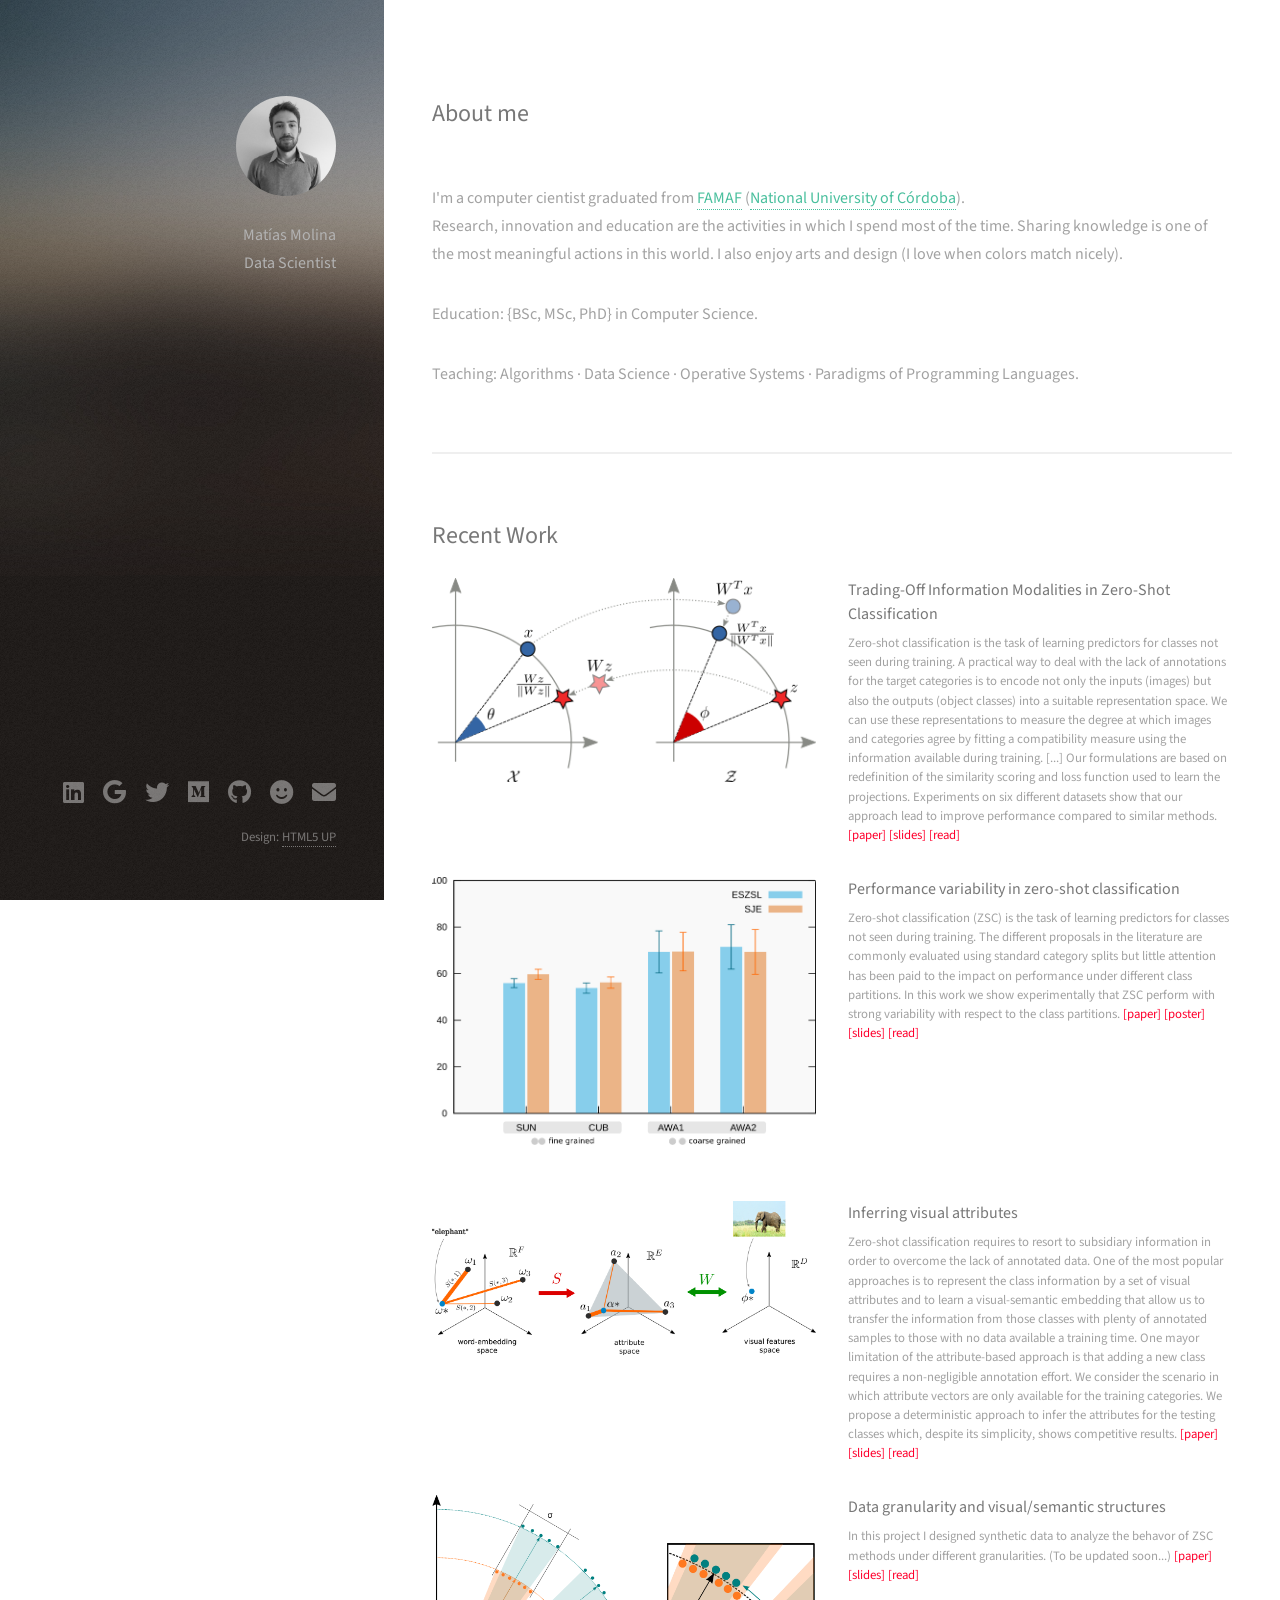
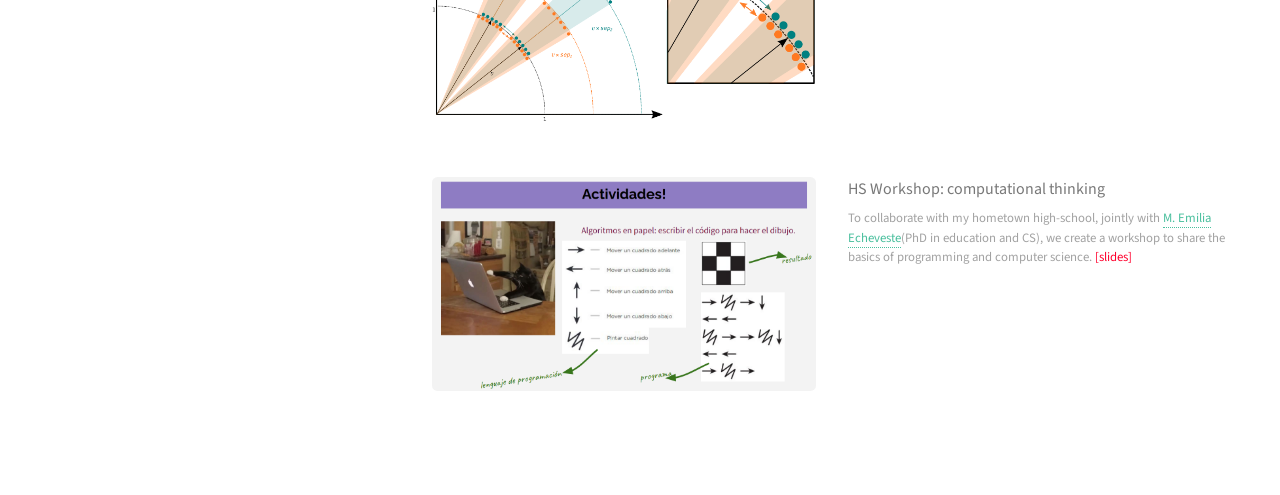
==== commit 3baf421d: "Update index.html" ====
--- a/index.html
+++ b/index.html
@@ -18,7 +18,7 @@
 					<a href="#" class="image avatar"><img src="images/avatar.png" alt="" /></a>
 					<!--					<h1><strong>Hello!</strong></h1> -->
 				       </br>
-					<p> <b>Matías Molina</b></br>
+					<p id="name"> Matías Molina</br>
 				          Data Scientist
 					</p>
 			
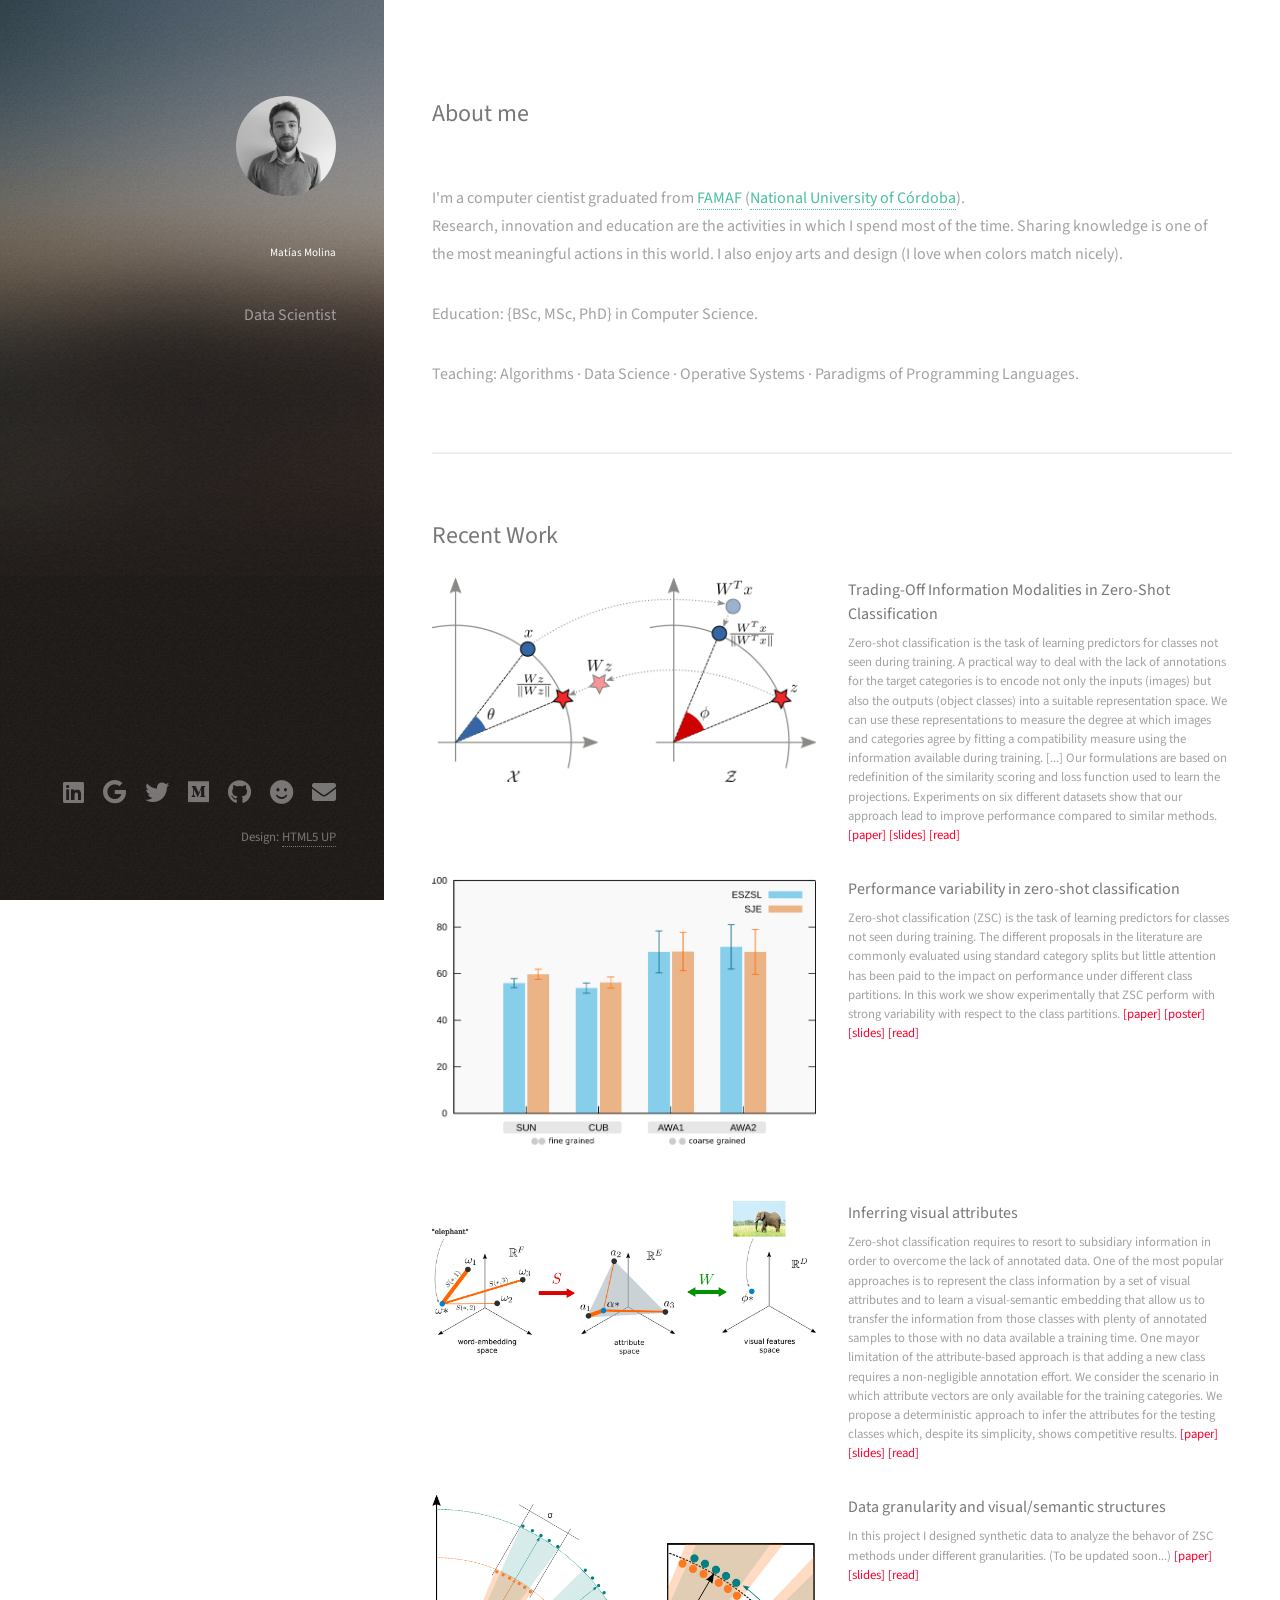
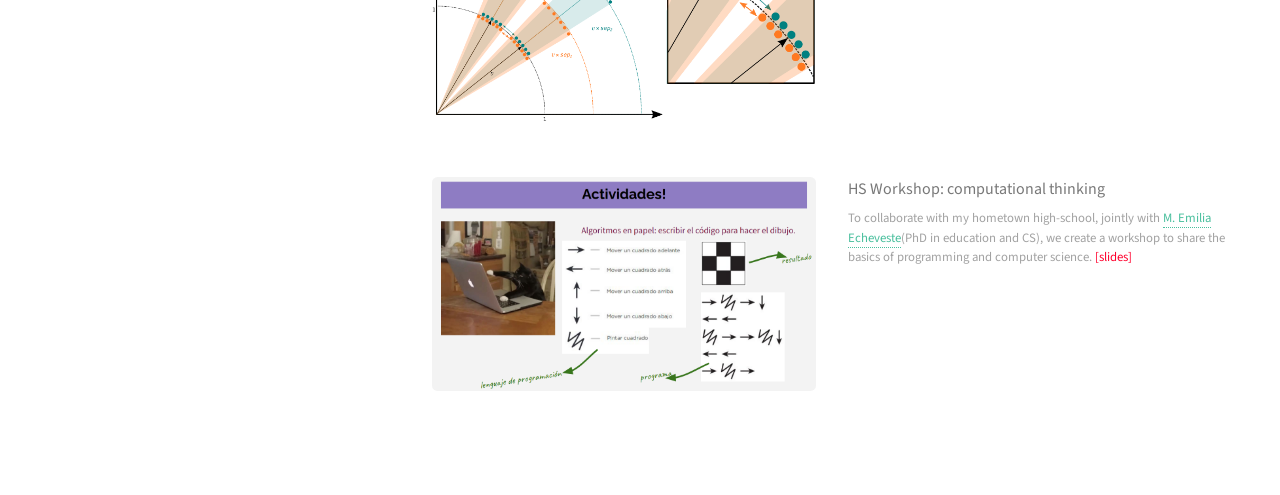
==== commit 8c0f662c: "Update index.html" ====
--- a/index.html
+++ b/index.html
@@ -18,7 +18,8 @@
 					<a href="#" class="image avatar"><img src="images/avatar.png" alt="" /></a>
 					<!--					<h1><strong>Hello!</strong></h1> -->
 				       </br>
-					<p id="name"> Matías Molina</br>
+					<p> <h6> Matías Molina </h6> 
+					  </br>
 				          Data Scientist
 					</p>
 			
--- a/assets/css/main.css
+++ b/assets/css/main.css
@@ -142,6 +142,10 @@
 
 	p {
 		margin: 0 0 2em 0;
+	}
+	p#name{ 
+	  font-weight: bold;
+	  color: #A9A9A9;
 	}
 
 	h1, h2, h3, h4, h5, h6 {
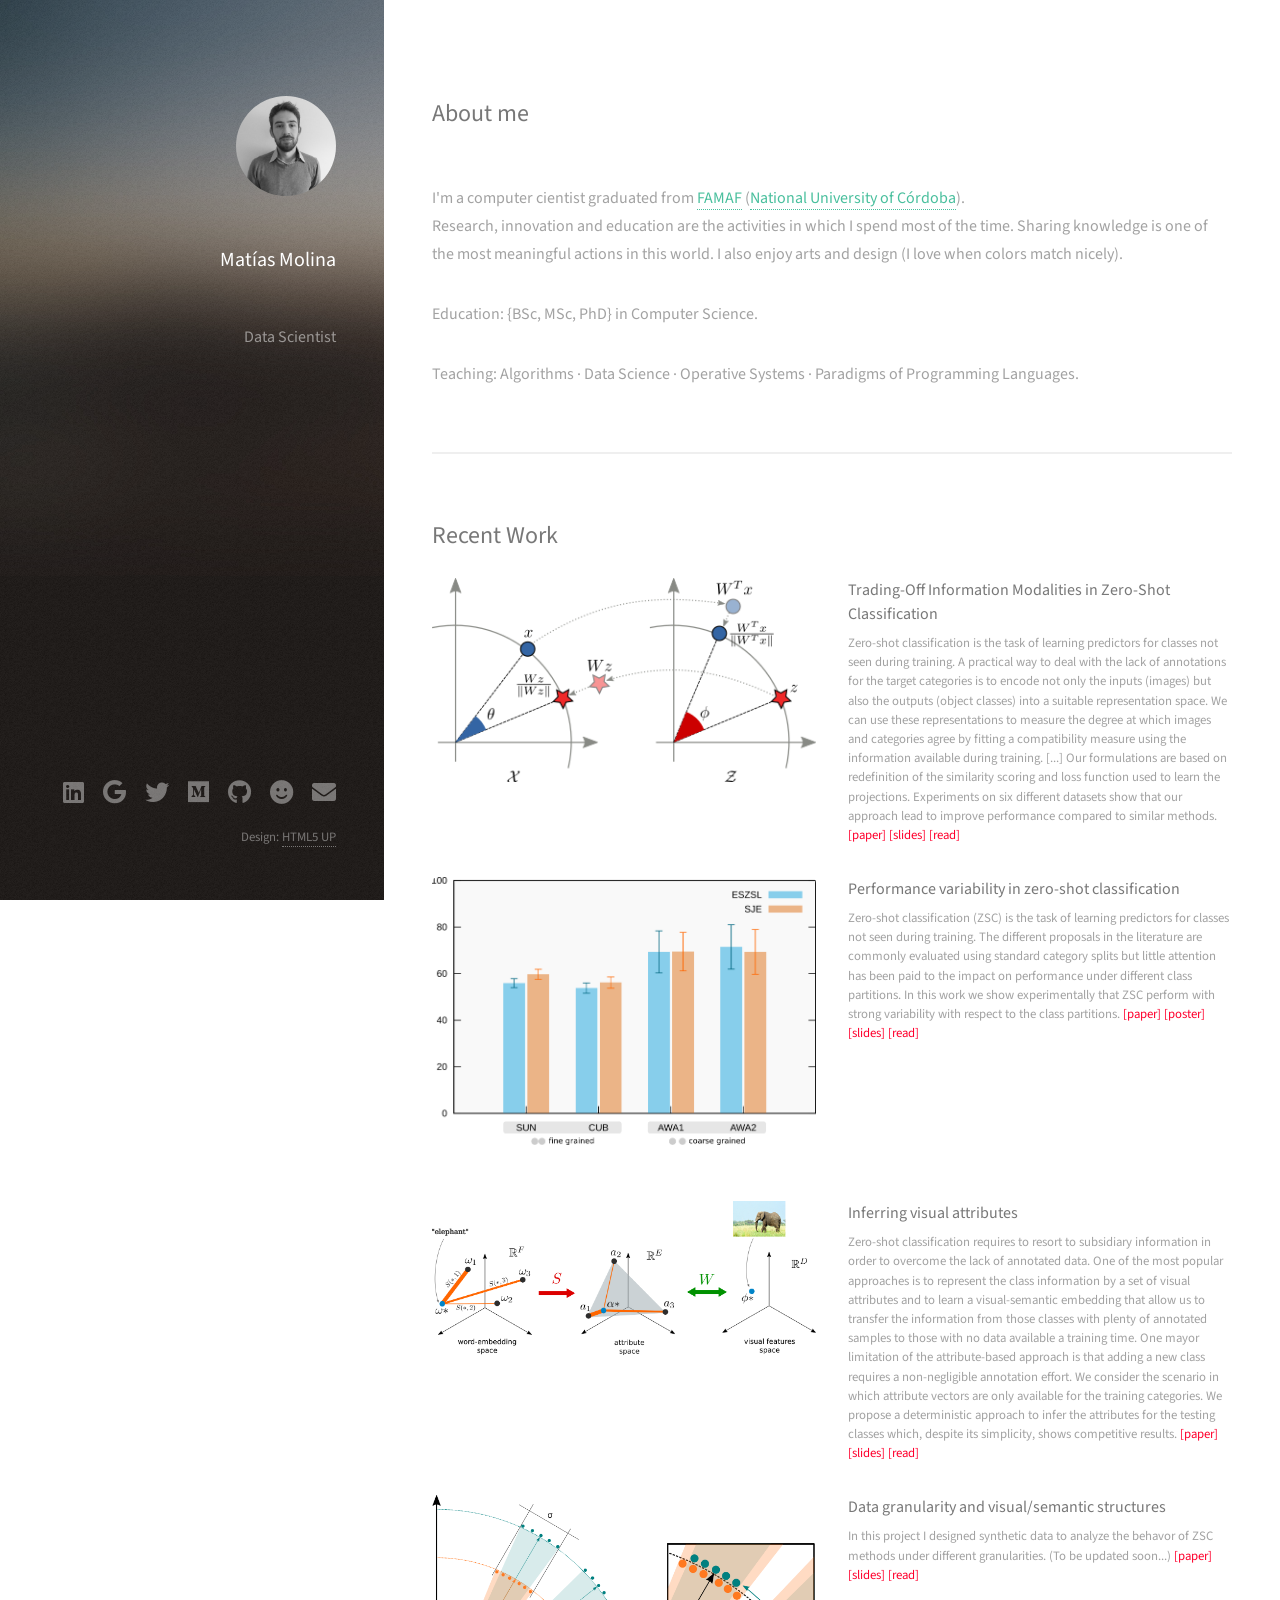
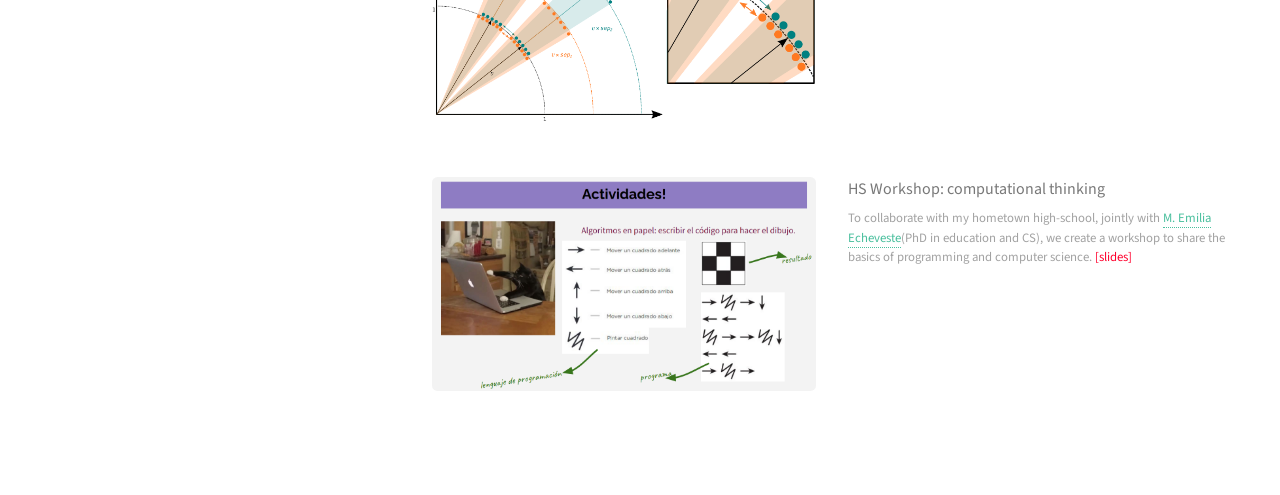
==== commit 4620131f: "Update index.html changing name style" ====
--- a/index.html
+++ b/index.html
@@ -18,7 +18,7 @@
 					<a href="#" class="image avatar"><img src="images/avatar.png" alt="" /></a>
 					<!--					<h1><strong>Hello!</strong></h1> -->
 				       </br>
-					<p> <h6> Matías Molina </h6> 
+					<p> <h3> Matías Molina </h3> 
 					  </br>
 				          Data Scientist
 					</p>
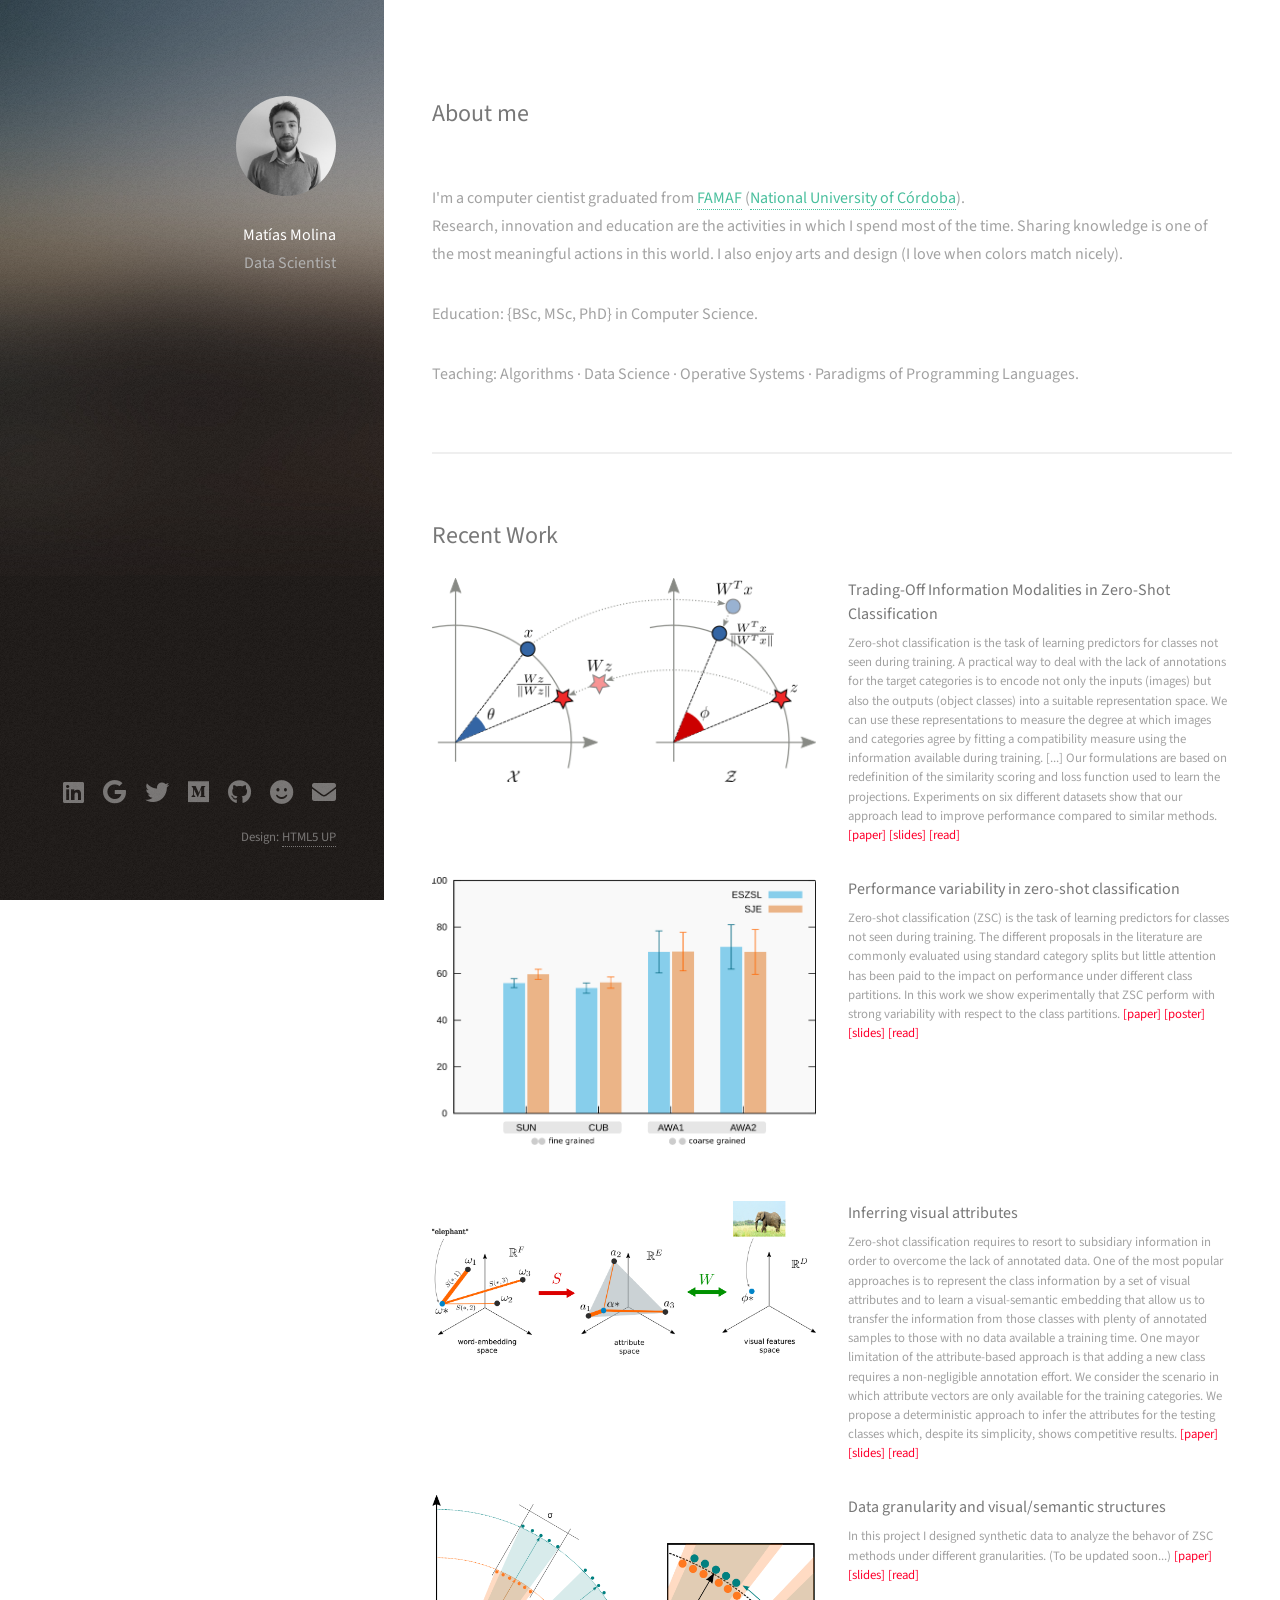
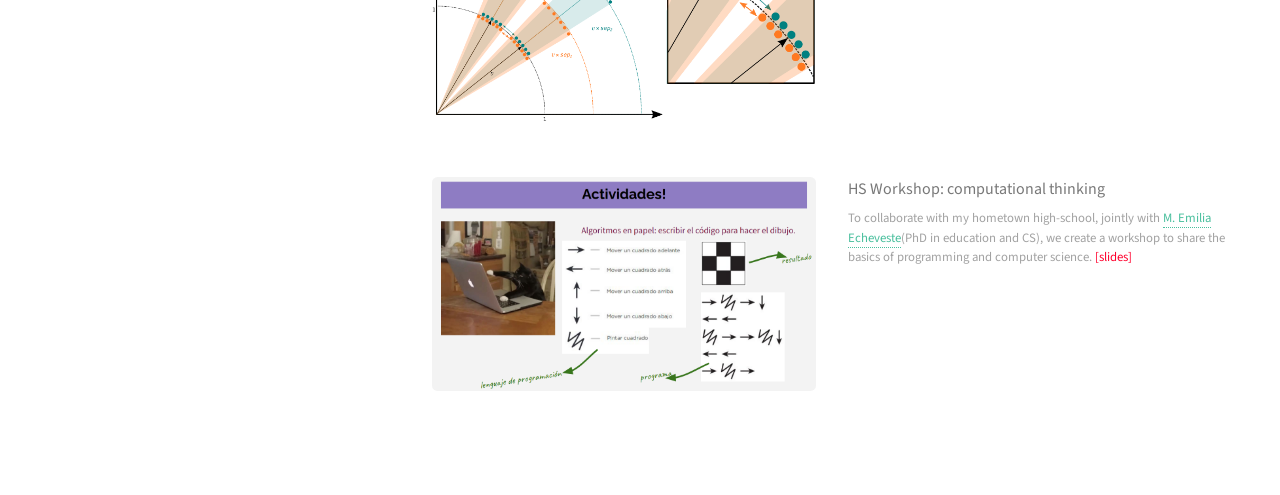
==== commit 0135281b: "Update index.html bolding name" ====
--- a/index.html
+++ b/index.html
@@ -18,7 +18,7 @@
 					<a href="#" class="image avatar"><img src="images/avatar.png" alt="" /></a>
 					<!--					<h1><strong>Hello!</strong></h1> -->
 				       </br>
-					<p> <h3> Matías Molina </h3> 
+					<p> <b> Matías Molina </b> 
 					  </br>
 				          Data Scientist
 					</p>
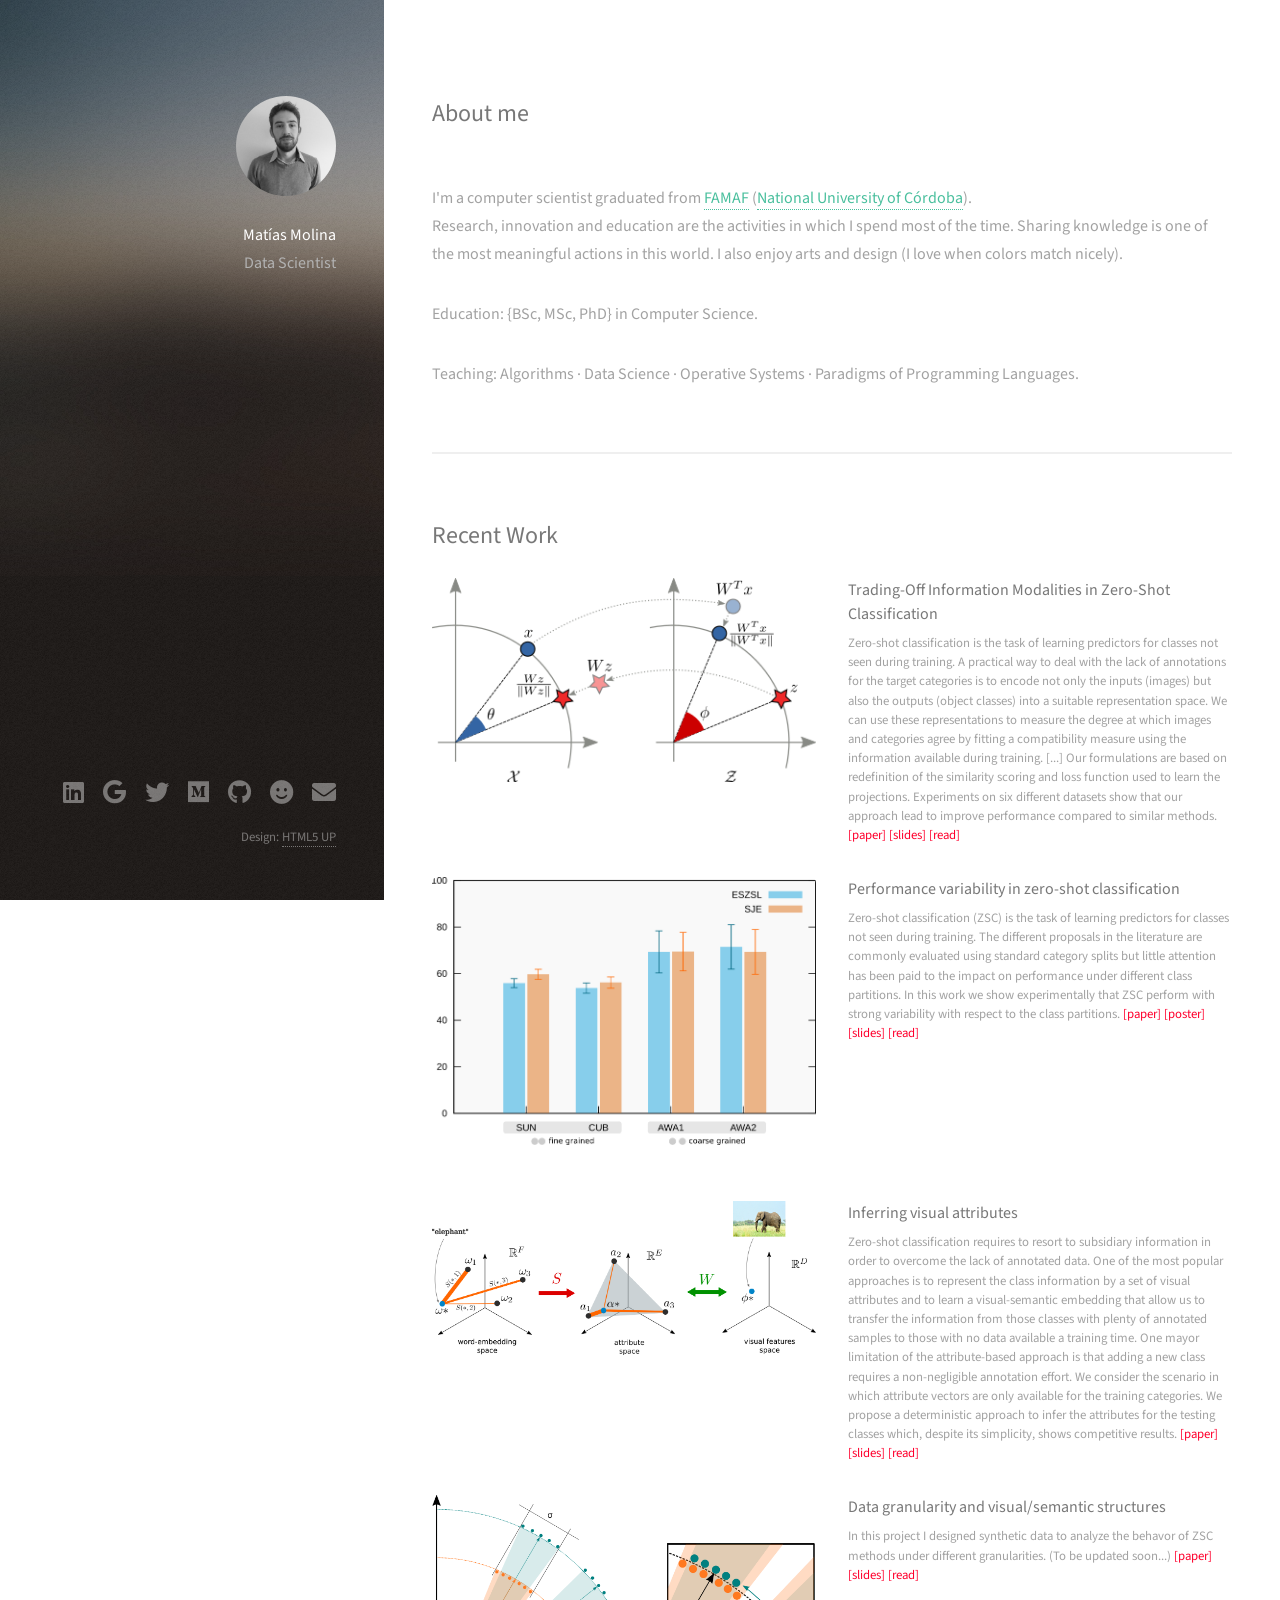
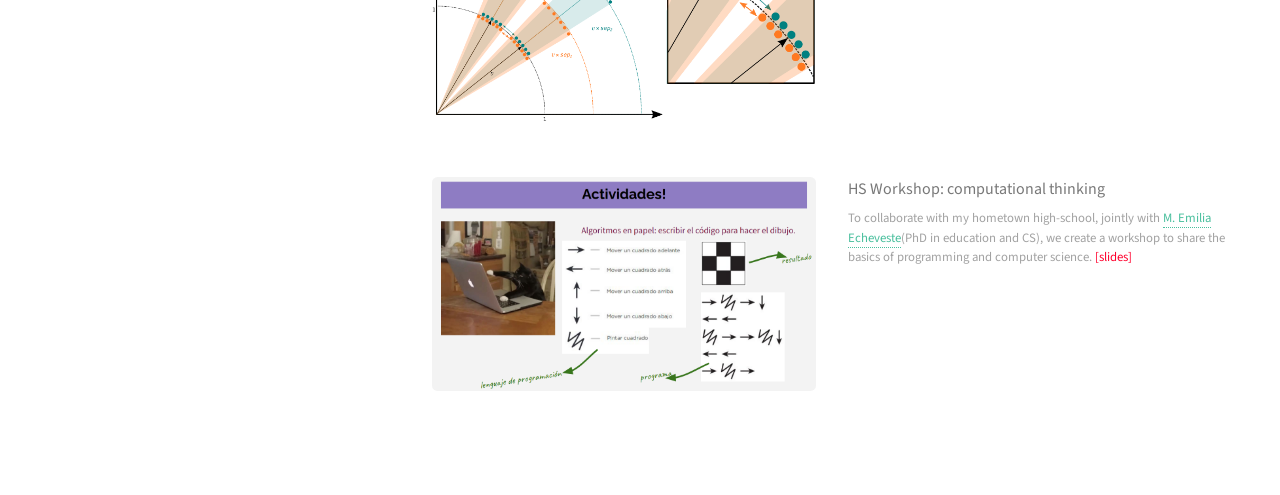
==== commit e6ef803b: "Update index.html typo" ====
--- a/index.html
+++ b/index.html
@@ -36,7 +36,7 @@
 						<header class="">
 							<h2>About me</h2><br />
 						</header>
-						<p> I'm a computer cientist graduated from 
+						<p> I'm a computer scientist graduated from 
 						   <a href="http://www.famaf.unc.edu.ar/">FAMAF</a> (<a href="http://unc.edu.ar">National University of Córdoba</a>).
 						   </br>
 						   Research, innovation and education are the activities in which
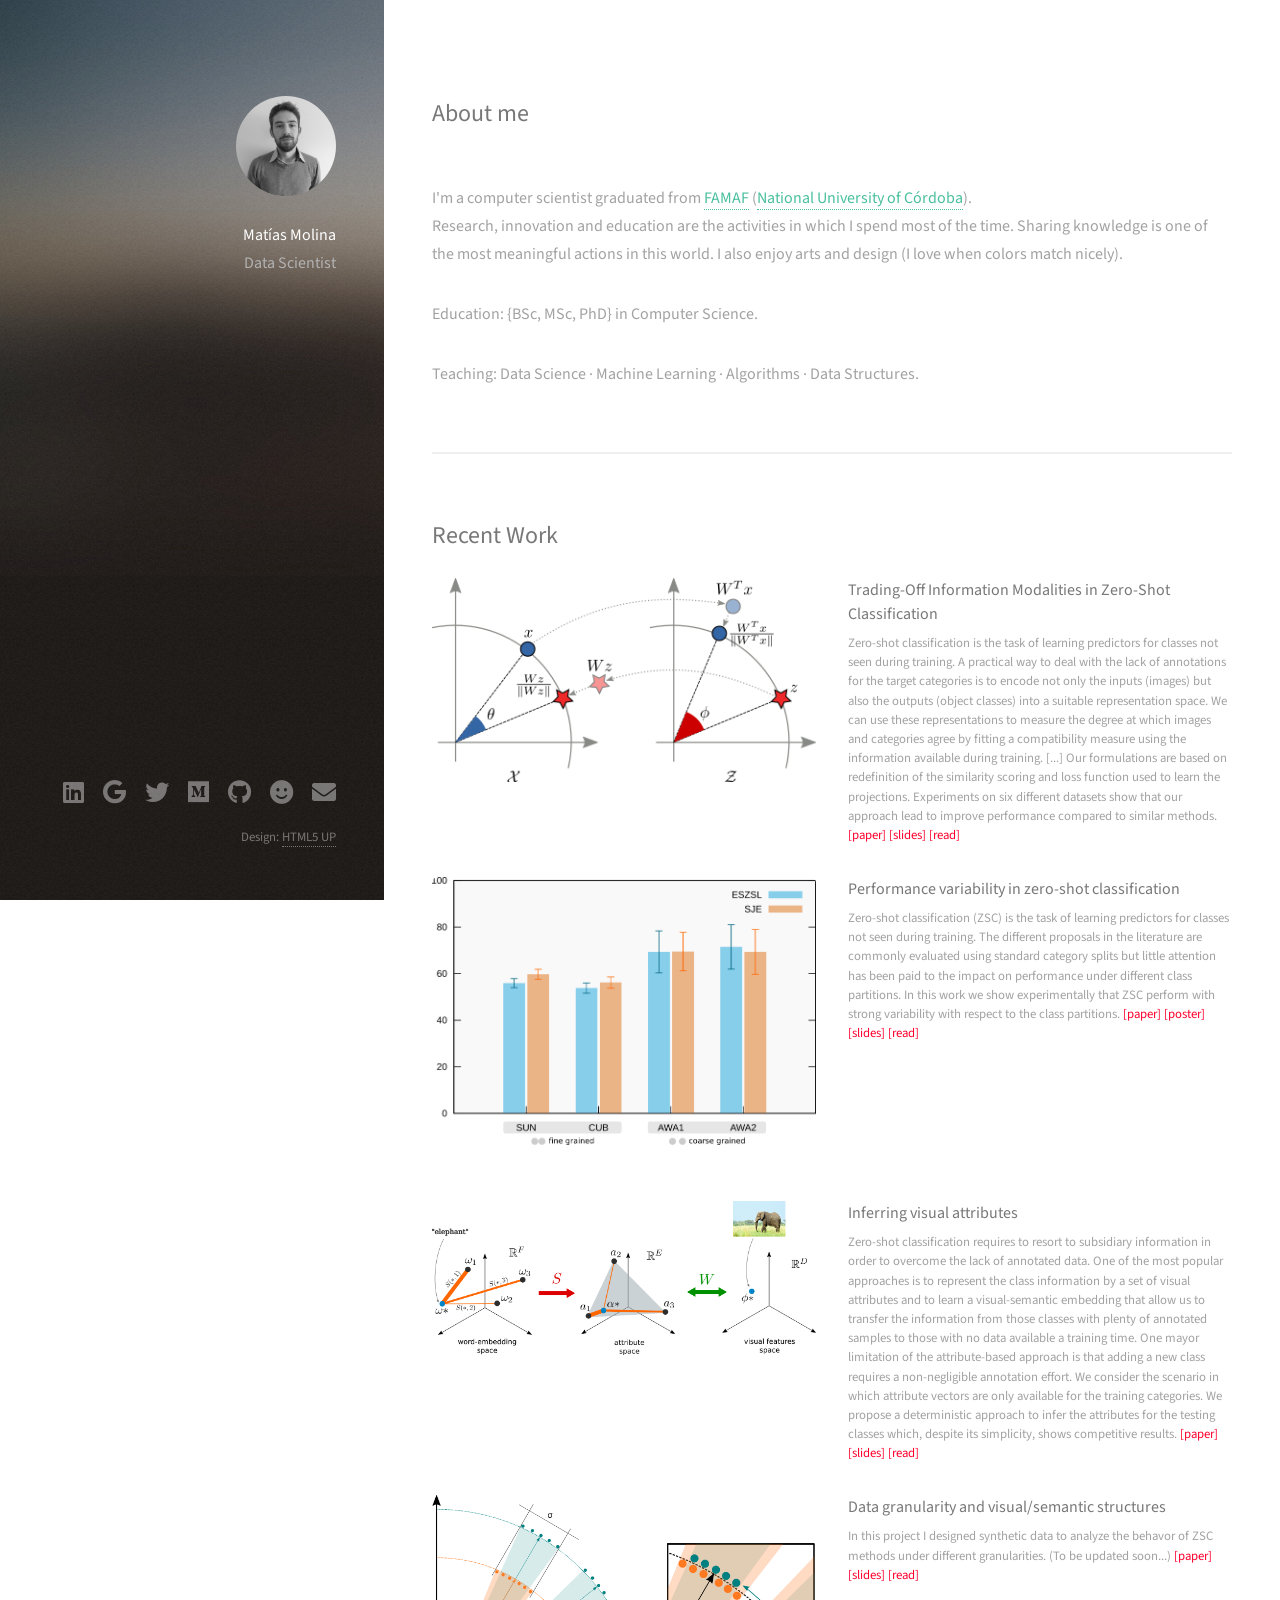
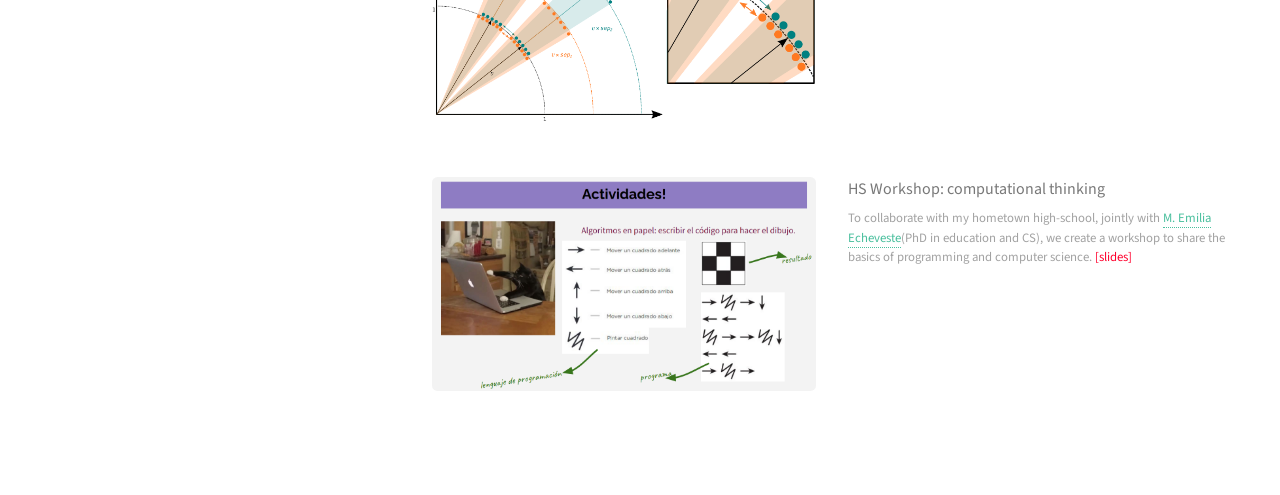
==== commit 8ef9ebf2: "Update index.html" ====
--- a/index.html
+++ b/index.html
@@ -45,7 +45,7 @@
 					           I also enjoy arts and design (I love when colors match nicely). 
 						</p>
 						<p> Education:  {BSc, MSc, PhD} in Computer Science. </p>
-						<p> Teaching: Algorithms · Data Science · Operative Systems · Paradigms of Programming Languages.
+						<p> Teaching: Data Science · Machine Learning · Algorithms · Data Structures.
 						</p>
 						<!--<ul class="actions">
 							<li><a href="#" class="button">Learn More</a></li>
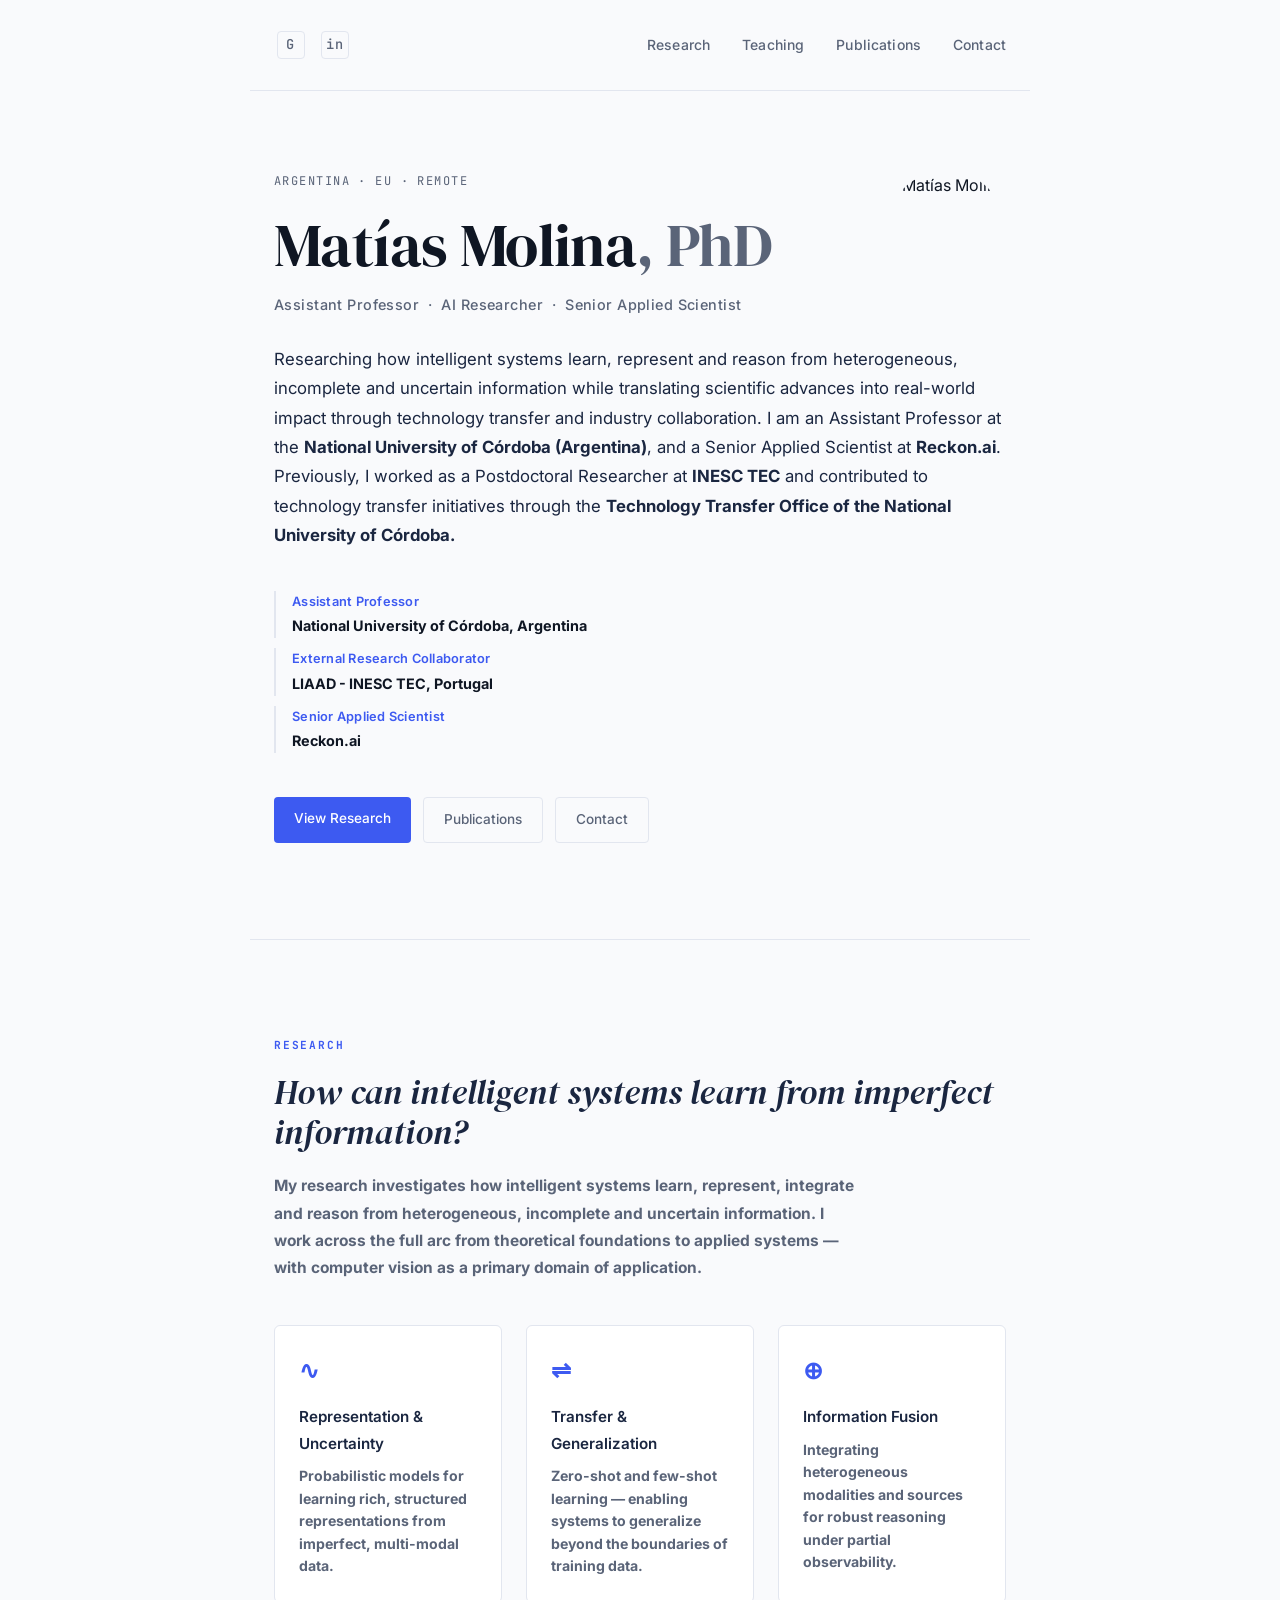
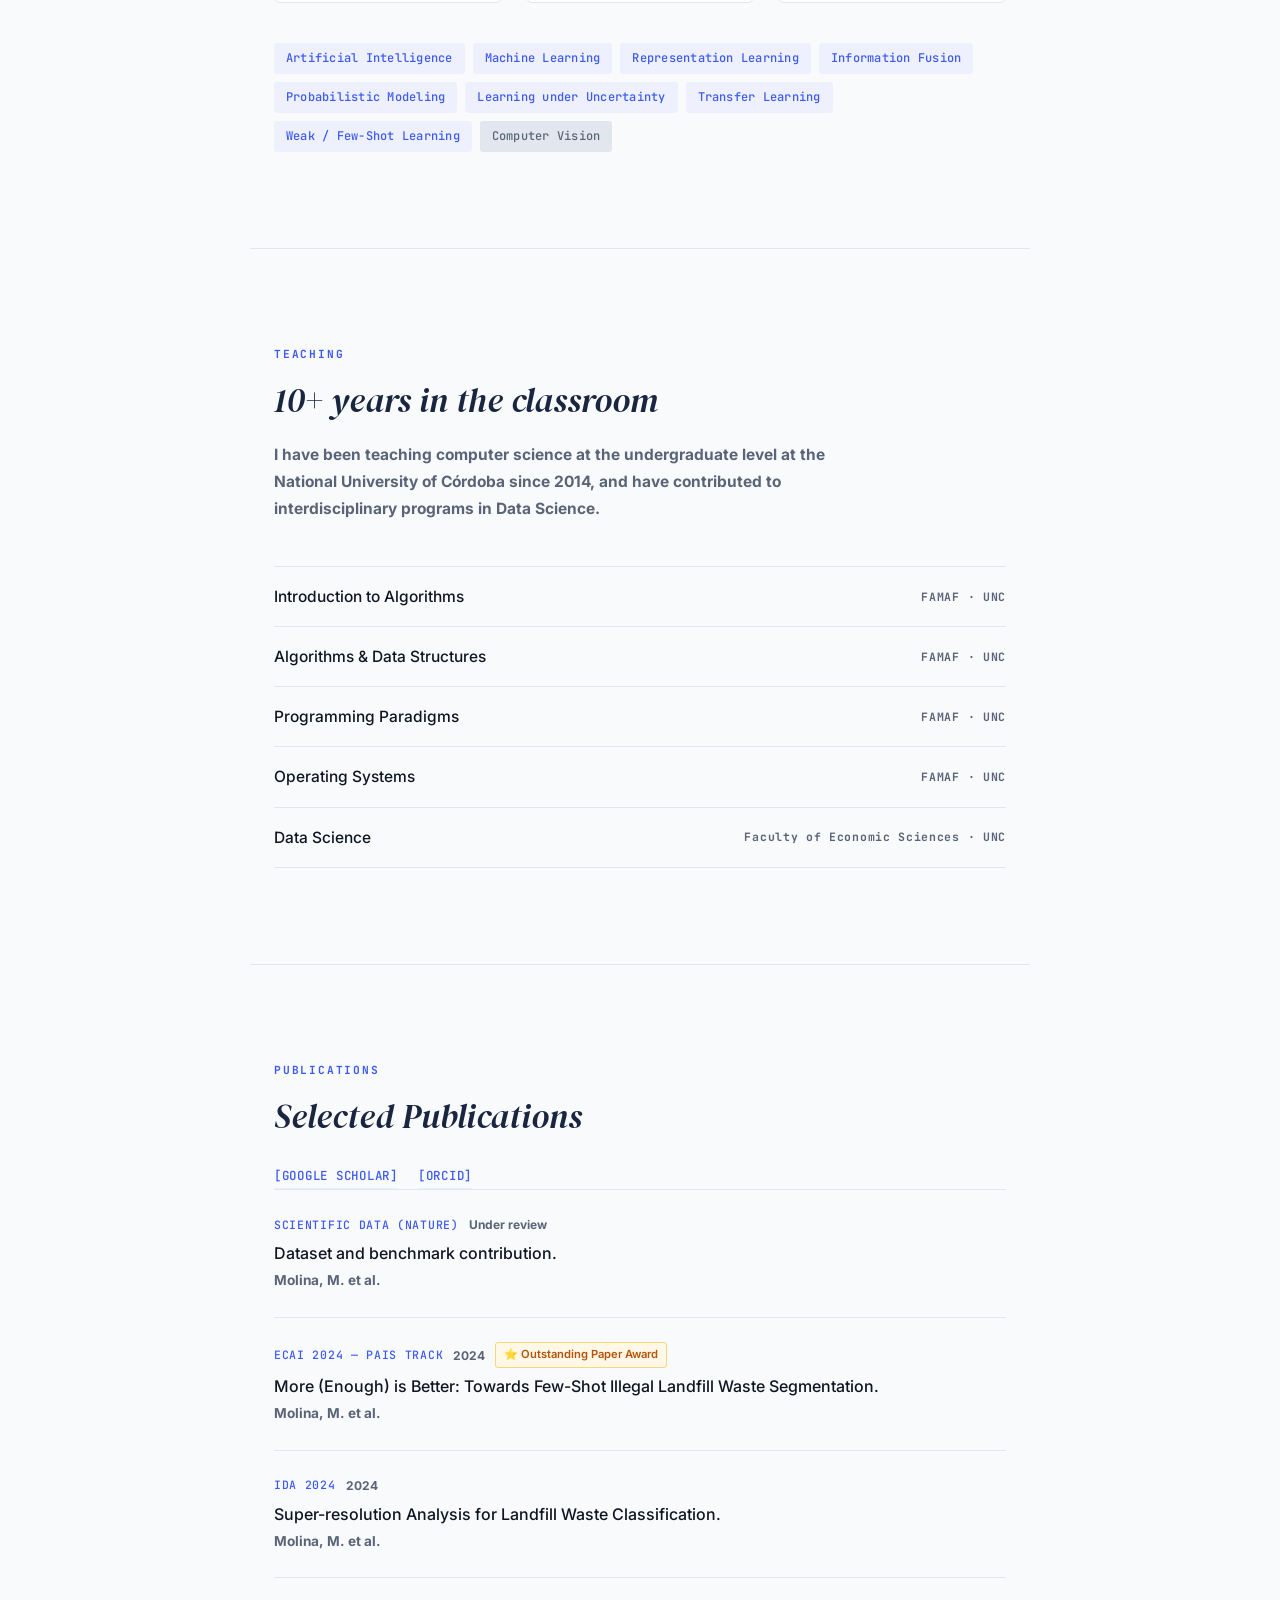
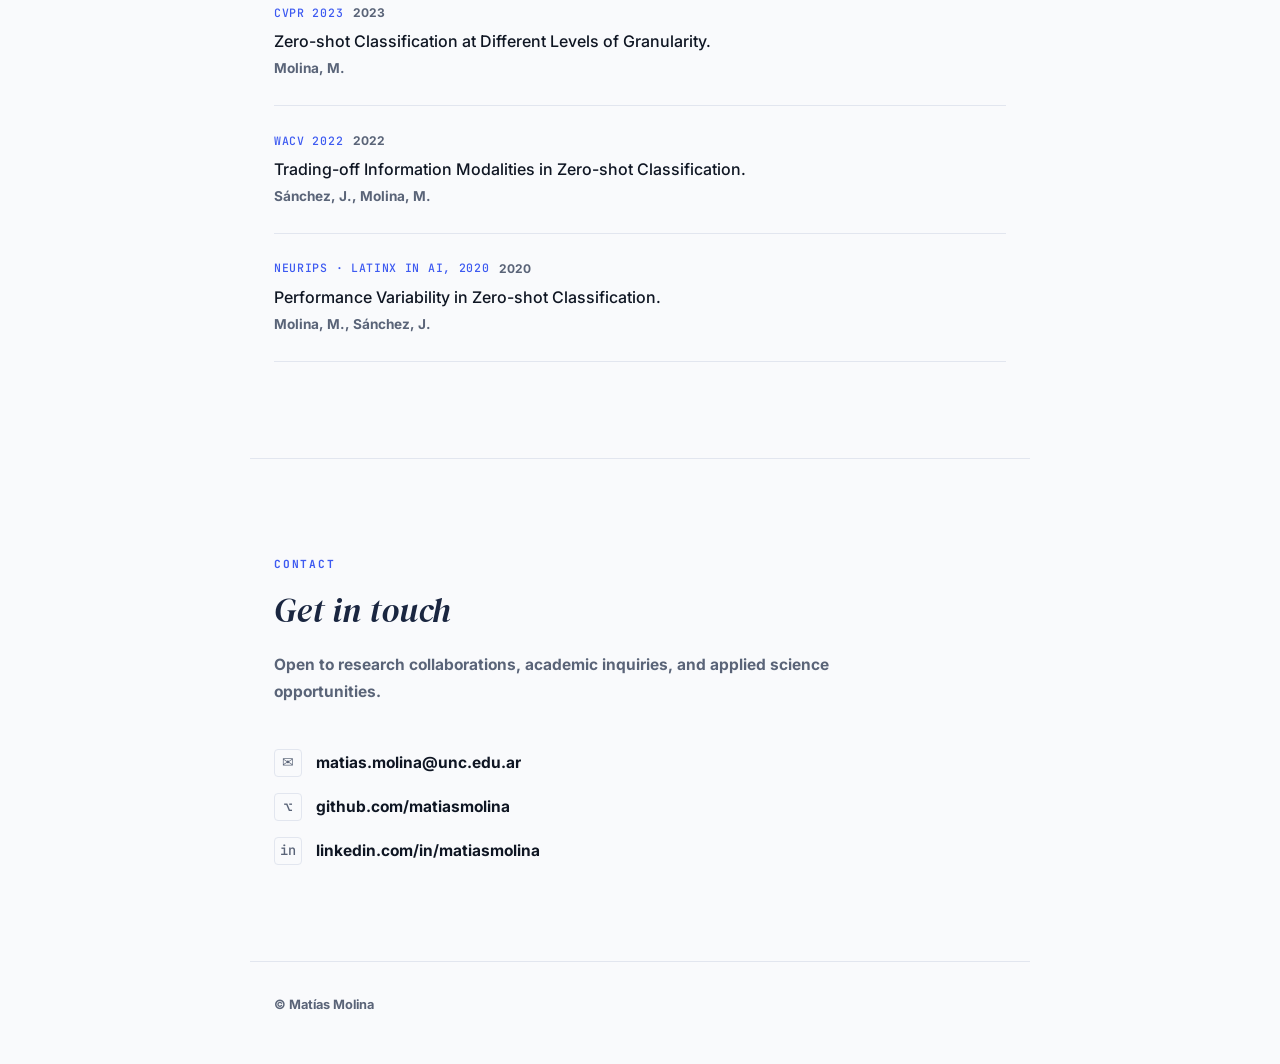
==== commit f11fba27: "update site" ====
--- a/index.html
+++ b/index.html
@@ -1,577 +1,265 @@
-<!DOCTYPE HTML>
-<!--
-	Strata by HTML5 UP
-	html5up.net | @ajlkn
-	Free for personal and commercial use under the CCA 3.0 license (html5up.net/license)
--->
-<html>
-	<head>
-		<title>Mat&iacute;as Molina</title>
-		<meta charset="utf-8" />
-		<meta name="viewport" content="width=device-width, initial-scale=1, user-scalable=no" />
-		<link rel="stylesheet" href="assets/css/main.css" />
-	</head>
-	<body class="is-preload">
-		<!-- Header -->
-			<header id="header">
-				<div class="inner">
-					<a href="#" class="image avatar"><img src="images/avatar.png" alt="" /></a>
-					<!--					<h1><strong>Hello!</strong></h1> -->
-				       </br>
-					<p> <b> Matías Molina </b> 
-					  </br>
-				          Data Scientist
-					</p>
-			
-				</div>
-
-			</header>
-
-		<!-- Main -->
-			<div id="main">
-
-				<!-- One -->
-					<section id="one">
-
-						<header class="">
-							<h2>About me</h2><br />
-						</header>
-						<p> I'm a computer scientist graduated from 
-						   <a href="http://www.famaf.unc.edu.ar/">FAMAF</a> (<a href="http://unc.edu.ar">National University of Córdoba</a>).
-						   </br>
-						   Research, innovation and education are the activities in which
-						   I spend most of the time.
-						   Sharing knowledge is one of the most meaningful actions in this world. 
-					           I also enjoy arts and design (I love when colors match nicely). 
-						</p>
-						<p> Education:  {BSc, MSc, PhD} in Computer Science. </p>
-						<p> Teaching: Data Science · Machine Learning · Algorithms · Data Structures.
-						</p>
-						<!--<ul class="actions">
-							<li><a href="#" class="button">Learn More</a></li>
-						</ul>-->
-					</section>
-
-<!--					<section>
-						<h2>Teaching</h2>
-						<p>The teahing activities at FAMAF-UNC are rotative. I've been teaching algorithms, OS, and others subjects.
-						   More details about teaching and other university stuffs could be found <a href=http://www.famaf.unc.edu.ar/~mmolina1> here&raquo;.</a></p>
-					</section>
--->
-
-				<!-- Two -->
-					<section id="two">
-						<h2>Recent Work</h2>
-						<div class="row">
-<!--							<article class="col-6 col-12-xsmall work-item">
-								<img class="fit image" src="" alt="" />
-							</article>
-  							<article class="col-6 col-12-xsmall work-item">
-								<h3>COVID-19 in South America</h3>
-								<p>Data analisis of COVID-19 in different countries of South America
-								<a class="paragraph" href=#>[paper]</a> 
-								<a class="paragraph" href="material/variability/POSTER_performance_variability_ZSC.pdf">[poster]</a> 
-								<a class="paragraph" href="material/variability/slides.pdf">[slides]</a>
-								<a class="paragraph">[read]</a>
-								</br>(To be updated)</p>
-
-							<article class="col-6 col-12-xsmall work-item">
-								<img class="fit image" src="" alt="" />
-							</article>
-  							<article class="col-6 col-12-xsmall work-item">
-								<h3>Economic trends and PIB distribution in Argentina</h3>
-								<p> Relative Product distribution
-								<a class="paragraph" href=#>[paper]</a> 
-								<a class="paragraph" href="material/variability/POSTER_performance_variability_ZSC.pdf">[poster]</a> 
-								<a class="paragraph" href="material/variability/slides.pdf">[slides]</a>
-								<a class="paragraph">[read]</a>
-								</br> (To be updated)</p>
-
-							</article>
-							</article>
--->
-
-							<article class="col-6 col-12-xsmall work-item">
-								<img class="image fit" src="images/projects/simetries/schema.png" alt="" />
-							</article>
-	  							<article class="col-6 col-12-xsmall work-item">
-								<h3>Trading-Off Information Modalities in Zero-Shot Classification</h3>
-								<p> Zero-shot classification is the task of learning predictors for classes not seen during training.
-									A practical way to deal with the lack of annotations for the target categories is to encode
-									not only the inputs (images) but also the outputs (object classes) into a suitable representation space.
-									We can use these representations to measure the degree at which images and categories agree by
-									fitting a compatibility measure using the information available during training. [...]
-									Our formulations are based on redefinition of the similarity scoring and loss function used to learn the projections.
-									Experiments on six different datasets show that our approach lead to improve performance compared to similar methods.
-								<a class="paragraph" href="https://openaccess.thecvf.com/content/WACV2022/html/Sanchez_Trading-Off_Information_Modalities_in_Zero-Shot_Classification_WACV_2022_paper.html">[paper]</a> 
-								<a class="paragraph">[slides]</a>
-								<a class="paragraph">[read]</a></p>
-							</article>
-
-							<article class="col-6 col-12-xsmall work-item">
-								<img class="fit image" src="images/projects/variability/variability.png" alt="" /></a>
-							</article>
-  							<article class="col-6 col-12-xsmall work-item">
-								<h3>Performance variability in zero-shot classification</h3>
-								<p>Zero-shot classification (ZSC) is the task of learning predictors for classes not seen during training.
-								The different proposals in the literature are commonly evaluated using standard category splits but little
-								attention has been paid to the impact on performance under different class partitions.
-								In this work we show experimentally that ZSC perform with strong variability with respect to the class partitions.
-								<a class="paragraph" href="https://arxiv.org/abs/2103.01284">[paper]</a> 
-								<a class="paragraph" href="material/variability/POSTER_performance_variability_ZSC.pdf">[poster]</a> 
-								<a class="paragraph" href="material/variability/slides.pdf">[slides]</a>
-								<a class="paragraph">[read]</a></p>
-							</article>
-								<article class="col-6 col-12-xsmall work-item">
-								<img class="image fit" src="images/projects/zslpa/mappings.png" alt="" />
-							</article>
-	  							<article class="col-6 col-12-xsmall work-item">
-								<h3>Inferring visual attributes</h3>
-								<p>Zero-shot classification
-								requires to resort to subsidiary information 
-						in order to overcome the lack of annotated data.
-						One of the most popular approaches is to represent the class
-						information by a set of visual attributes and to learn a visual-semantic
-						embedding that allow us to transfer the information from those classes with
-						plenty of annotated samples to those with no data 
-						available  a training time. One mayor limitation of the attribute-based 
-						approach is that adding a new class requires a non-negligible annotation effort. 
-						We consider the scenario in which attribute vectors are only available for the training categories.
-						We propose a deterministic approach to infer the attributes for the testing classes 
-						which, despite its simplicity, shows competitive results.
-
-								<a class="paragraph" href="https://doi.org/10.1007/978-3-319-76261-6_12">[paper]</a> 
-								<a class="paragraph" href="material/zslpa/slides.pdf">[slides]</a>
-								<a class="paragraph">[read]</a></p>
-							</article>
-
-
-							<article class="col-6 col-12-xsmall work-item">
-								<img class="image fit" src="images/projects/granularities/granularities2.png" alt="" />
-							</article>
-	  							<article class="col-6 col-12-xsmall work-item">
-								<h3>Data granularity and visual/semantic structures</h3>
-								<p> In this project I designed synthetic data to analyze the behavor
-								of ZSC methods under different granularities. (To be updated soon...)
-								<a class="paragraph">[paper]</a> 
-								<a class="paragraph">[slides]</a>
-								<a class="paragraph">[read]</a></p>
-							</article>
-
-
-							<article class="col-6 col-12-xsmall work-item">
-								<img class="image fit" src="material/taller/taller.png" alt="" />
-							</article>
-	  							<article class="col-6 col-12-xsmall work-item">
-								<h3>HS Workshop: computational thinking</h3>
-								<p> To collaborate with my hometown high-school, jointly with <a href="mailto:meecheveste@gmail.com">M. Emilia Echeveste</a>(PhD in education and CS),
-								we create a workshop to share the basics of programming and computer science.
-								<a class="paragraph" href="material/taller/taller_programacion.pdf">[slides]</a>
-							</article>
-
-
-<!--						</article>
-							<article class="col-6 col-12-xsmall work-item">
-								<a href="images/fulls/05.jpg" class="image fit thumb"><img src="images/thumbs/05.jpg" alt="" /></a>
-								<h3>Computational thinking workshop for HS students!</h3>
-
-							</article>
--->
-						</div>
-<!--						<ul class="actions">
-							<li><a href="#" class="button">Full Portfolio</a></li>
-						</ul>
--->					</section>
-
-				<!-- Three -->
-<!--					<section id="three">
-						<h2>Get In Touch</h2>
-						<p>Accumsan pellentesque commodo blandit enim arcu non at amet id arcu magna. Accumsan orci faucibus id eu lorem semper nunc nisi lorem vulputate lorem neque lorem ipsum dolor.</p>
-						<div class="row">
-							<div class="col-8 col-12-small">
-								<form method="post" action="#">
-									<div class="row gtr-uniform gtr-50">
-										<div class="col-6 col-12-xsmall"><input type="text" name="name" id="name" placeholder="Name" /></div>
-										<div class="col-6 col-12-xsmall"><input type="email" name="email" id="email" placeholder="Email" /></div>
-										<div class="col-12"><textarea name="message" id="message" placeholder="Message" rows="4"></textarea></div>
-									</div>
-								</form>
-								<ul class="actions">
-									<li><input type="submit" value="Send Message" /></li>
-								</ul>
-							</div>
-							<div class="col-4 col-12-small">
-								<ul class="labeled-icons">
-									<li>
-										<h3 class="icon solid fa-home"><span class="label">Address</span></h3>
-										1234 Somewhere Rd.<br />
-										Nashville, TN 00000<br />
-										United States
-									</li>
-									<li>
-										<h3 class="icon solid fa-mobile-alt"><span class="label">Phone</span></h3>
-										000-000-0000
-									</li>
-									<li>
-										<h3 class="icon solid fa-envelope"><span class="label">Email</span></h3>
-										<a href="#">hello@untitled.tld</a>
-									</li>
-								</ul>
-							</div>
-						</div>
-					</section>
--->
-				<!-- Four -->
-				<!--
-					<section id="four">
-						<h2>Elements</h2>
-
-						<section>
-							<h4>Text</h4>
-							<p>This is <b>bold</b> and this is <strong>strong</strong>. This is <i>italic</i> and this is <em>emphasized</em>.
-							This is <sup>superscript</sup> text and this is <sub>subscript</sub> text.
-							This is <u>underlined</u> and this is code: <code>for (;;) { ... }</code>. Finally, <a href="#">this is a link</a>.</p>
-							<hr />
-							<header>
-								<h4>Heading with a Subtitle</h4>
-								<p>Lorem ipsum dolor sit amet nullam id egestas urna aliquam</p>
-							</header>
-							<p>Nunc lacinia ante nunc ac lobortis. Interdum adipiscing gravida odio porttitor sem non mi integer non faucibus ornare mi ut ante amet placerat aliquet. Volutpat eu sed ante lacinia sapien lorem accumsan varius montes viverra nibh in adipiscing blandit tempus accumsan.</p>
-							<header>
-								<h5>Heading with a Subtitle</h5>
-								<p>Lorem ipsum dolor sit amet nullam id egestas urna aliquam</p>
-							</header>
-							<p>Nunc lacinia ante nunc ac lobortis. Interdum adipiscing gravida odio porttitor sem non mi integer non faucibus ornare mi ut ante amet placerat aliquet. Volutpat eu sed ante lacinia sapien lorem accumsan varius montes viverra nibh in adipiscing blandit tempus accumsan.</p>
-							<hr />
-							<h2>Heading Level 2</h2>
-							<h3>Heading Level 3</h3>
-							<h4>Heading Level 4</h4>
-							<h5>Heading Level 5</h5>
-							<h6>Heading Level 6</h6>
-							<hr />
-							<h5>Blockquote</h5>
-							<blockquote>Fringilla nisl. Donec accumsan interdum nisi, quis tincidunt felis sagittis eget tempus euismod. Vestibulum ante ipsum primis in faucibus vestibulum. Blandit adipiscing eu felis iaculis volutpat ac adipiscing accumsan faucibus. Vestibulum ante ipsum primis in faucibus lorem ipsum dolor sit amet nullam adipiscing eu felis.</blockquote>
-							<h5>Preformatted</h5>
-							<pre><code>i = 0;
-
-while (!deck.isInOrder()) {
-print 'Iteration ' + i;
-deck.shuffle();
-i++;
-}
-
-print 'It took ' + i + ' iterations to sort the deck.';</code></pre>
-						</section>
-
-						<section>
-							<h4>Lists</h4>
-							<div class="row">
-								<div class="col-6 col-12-xsmall">
-									<h5>Unordered</h5>
-									<ul>
-										<li>Dolor pulvinar etiam magna etiam.</li>
-										<li>Sagittis adipiscing lorem eleifend.</li>
-										<li>Felis enim feugiat dolore viverra.</li>
-									</ul>
-									<h5>Alternate</h5>
-									<ul class="alt">
-										<li>Dolor pulvinar etiam magna etiam.</li>
-										<li>Sagittis adipiscing lorem eleifend.</li>
-										<li>Felis enim feugiat dolore viverra.</li>
-									</ul>
-								</div>
-								<div class="col-6 col-12-xsmall">
-									<h5>Ordered</h5>
-									<ol>
-										<li>Dolor pulvinar etiam magna etiam.</li>
-										<li>Etiam vel felis at lorem sed viverra.</li>
-										<li>Felis enim feugiat dolore viverra.</li>
-										<li>Dolor pulvinar etiam magna etiam.</li>
-										<li>Etiam vel felis at lorem sed viverra.</li>
-										<li>Felis enim feugiat dolore viverra.</li>
-									</ol>
-									<h5>Icons</h5>
-									<ul class="icons">
-										<li><a href="#" class="icon brands fa-twitter"><span class="label">Twitter</span></a></li>
-										<li><a href="#" class="icon brands fa-facebook-f"><span class="label">Facebook</span></a></li>
-										<li><a href="#" class="icon brands fa-instagram"><span class="label">Instagram</span></a></li>
-										<li><a href="#" class="icon brands fa-github"><span class="label">Github</span></a></li>
-										<li><a href="#" class="icon brands fa-dribbble"><span class="label">Dribbble</span></a></li>
-										<li><a href="#" class="icon brands fa-tumblr"><span class="label">Tumblr</span></a></li>
-									</ul>
-								</div>
-							</div>
-							<h5>Actions</h5>
-							<ul class="actions">
-								<li><a href="#" class="button primary">Default</a></li>
-								<li><a href="#" class="button">Default</a></li>
-							</ul>
-							<ul class="actions small">
-								<li><a href="#" class="button primary small">Small</a></li>
-								<li><a href="#" class="button small">Small</a></li>
-							</ul>
-							<div class="row">
-								<div class="col-6 col-12-small">
-									<ul class="actions stacked">
-										<li><a href="#" class="button primary">Default</a></li>
-										<li><a href="#" class="button">Default</a></li>
-									</ul>
-								</div>
-								<div class="col-6 col-12-small">
-									<ul class="actions stacked">
-										<li><a href="#" class="button primary small">Small</a></li>
-										<li><a href="#" class="button small">Small</a></li>
-									</ul>
-								</div>
-								<div class="col-6 col-12-small">
-									<ul class="actions stacked">
-										<li><a href="#" class="button primary fit">Default</a></li>
-										<li><a href="#" class="button fit">Default</a></li>
-									</ul>
-								</div>
-								<div class="col-6 col-12-small">
-									<ul class="actions stacked">
-										<li><a href="#" class="button primary small fit">Small</a></li>
-										<li><a href="#" class="button small fit">Small</a></li>
-									</ul>
-								</div>
-							</div>
-						</section>
-
-						<section>
-							<h4>Table</h4>
-							<h5>Default</h5>
-							<div class="table-wrapper">
-								<table>
-									<thead>
-										<tr>
-											<th>Name</th>
-											<th>Description</th>
-											<th>Price</th>
-										</tr>
-									</thead>
-									<tbody>
-										<tr>
-											<td>Item One</td>
-											<td>Ante turpis integer aliquet porttitor.</td>
-											<td>29.99</td>
-										</tr>
-										<tr>
-											<td>Item Two</td>
-											<td>Vis ac commodo adipiscing arcu aliquet.</td>
-											<td>19.99</td>
-										</tr>
-										<tr>
-											<td>Item Three</td>
-											<td> Morbi faucibus arcu accumsan lorem.</td>
-											<td>29.99</td>
-										</tr>
-										<tr>
-											<td>Item Four</td>
-											<td>Vitae integer tempus condimentum.</td>
-											<td>19.99</td>
-										</tr>
-										<tr>
-											<td>Item Five</td>
-											<td>Ante turpis integer aliquet porttitor.</td>
-											<td>29.99</td>
-										</tr>
-									</tbody>
-									<tfoot>
-										<tr>
-											<td colspan="2"></td>
-											<td>100.00</td>
-										</tr>
-									</tfoot>
-								</table>
-							</div>
-
-							<h5>Alternate</h5>
-							<div class="table-wrapper">
-								<table class="alt">
-									<thead>
-										<tr>
-											<th>Name</th>
-											<th>Description</th>
-											<th>Price</th>
-										</tr>
-									</thead>
-									<tbody>
-										<tr>
-											<td>Item One</td>
-											<td>Ante turpis integer aliquet porttitor.</td>
-											<td>29.99</td>
-										</tr>
-										<tr>
-											<td>Item Two</td>
-											<td>Vis ac commodo adipiscing arcu aliquet.</td>
-											<td>19.99</td>
-										</tr>
-										<tr>
-											<td>Item Three</td>
-											<td> Morbi faucibus arcu accumsan lorem.</td>
-											<td>29.99</td>
-										</tr>
-										<tr>
-											<td>Item Four</td>
-											<td>Vitae integer tempus condimentum.</td>
-											<td>19.99</td>
-										</tr>
-										<tr>
-											<td>Item Five</td>
-											<td>Ante turpis integer aliquet porttitor.</td>
-											<td>29.99</td>
-										</tr>
-									</tbody>
-									<tfoot>
-										<tr>
-											<td colspan="2"></td>
-											<td>100.00</td>
-										</tr>
-									</tfoot>
-								</table>
-							</div>
-						</section>
-
-						<section>
-							<h4>Buttons</h4>
-							<ul class="actions">
-								<li><a href="#" class="button primary">Primary</a></li>
-								<li><a href="#" class="button">Default</a></li>
-							</ul>
-							<ul class="actions">
-								<li><a href="#" class="button large">Large</a></li>
-								<li><a href="#" class="button">Default</a></li>
-								<li><a href="#" class="button small">Small</a></li>
-							</ul>
-							<ul class="actions fit">
-								<li><a href="#" class="button primary fit">Fit</a></li>
-								<li><a href="#" class="button fit">Fit</a></li>
-							</ul>
-							<ul class="actions fit small">
-								<li><a href="#" class="button primary fit small">Fit + Small</a></li>
-								<li><a href="#" class="button fit small">Fit + Small</a></li>
-							</ul>
-							<ul class="actions">
-								<li><a href="#" class="button primary icon solid fa-download">Icon</a></li>
-								<li><a href="#" class="button icon solid fa-download">Icon</a></li>
-							</ul>
-							<ul class="actions">
-								<li><span class="button primary disabled">Primary</span></li>
-								<li><span class="button disabled">Default</span></li>
-							</ul>
-						</section>
-
-						<section>
-							<h4>Form</h4>
-							<form method="post" action="#">
-								<div class="row gtr-uniform gtr-50">
-									<div class="col-6 col-12-xsmall">
-										<input type="text" name="demo-name" id="demo-name" value="" placeholder="Name" />
-									</div>
-									<div class="col-6 col-12-xsmall">
-										<input type="email" name="demo-email" id="demo-email" value="" placeholder="Email" />
-									</div>
-									<div class="col-12">
-										<select name="demo-category" id="demo-category">
-											<option value="">- Category -</option>
-											<option value="1">Manufacturing</option>
-											<option value="1">Shipping</option>
-											<option value="1">Administration</option>
-											<option value="1">Human Resources</option>
-										</select>
-									</div>
-									<div class="col-4 col-12-small">
-										<input type="radio" id="demo-priority-low" name="demo-priority" checked>
-										<label for="demo-priority-low">Low Priority</label>
-									</div>
-									<div class="col-4 col-12-small">
-										<input type="radio" id="demo-priority-normal" name="demo-priority">
-										<label for="demo-priority-normal">Normal Priority</label>
-									</div>
-									<div class="col-4 col-12-small">
-										<input type="radio" id="demo-priority-high" name="demo-priority">
-										<label for="demo-priority-high">High Priority</label>
-									</div>
-									<div class="col-6 col-12-small">
-										<input type="checkbox" id="demo-copy" name="demo-copy">
-										<label for="demo-copy">Email me a copy of this message</label>
-									</div>
-									<div class="col-6 col-12-small">
-										<input type="checkbox" id="demo-human" name="demo-human" checked>
-										<label for="demo-human">I am a human and not a robot</label>
-									</div>
-									<div class="col-12">
-										<textarea name="demo-message" id="demo-message" placeholder="Enter your message" rows="6"></textarea>
-									</div>
-									<div class="col-12">
-										<ul class="actions">
-											<li><input type="submit" value="Send Message" class="primary" /></li>
-											<li><input type="reset" value="Reset" /></li>
-										</ul>
-									</div>
-								</div>
-							</form>
-						</section>
-
-						<section>
-							<h4>Image</h4>
-							<h5>Fit</h5>
-							<div class="box alt">
-								<div class="row gtr-50 gtr-uniform">
-									<div class="col-12"><span class="image fit"><img src="images/fulls/05.jpg" alt="" /></span></div>
-									<div class="col-4"><span class="image fit"><img src="images/thumbs/01.jpg" alt="" /></span></div>
-									<div class="col-4"><span class="image fit"><img src="images/thumbs/02.jpg" alt="" /></span></div>
-									<div class="col-4"><span class="image fit"><img src="images/thumbs/03.jpg" alt="" /></span></div>
-									<div class="col-4"><span class="image fit"><img src="images/thumbs/04.jpg" alt="" /></span></div>
-									<div class="col-4"><span class="image fit"><img src="images/thumbs/05.jpg" alt="" /></span></div>
-									<div class="col-4"><span class="image fit"><img src="images/thumbs/06.jpg" alt="" /></span></div>
-									<div class="col-4"><span class="image fit"><img src="images/thumbs/03.jpg" alt="" /></span></div>
-									<div class="col-4"><span class="image fit"><img src="images/thumbs/02.jpg" alt="" /></span></div>
-									<div class="col-4"><span class="image fit"><img src="images/thumbs/01.jpg" alt="" /></span></div>
-								</div>
-							</div>
-							<h5>Left &amp; Right</h5>
-							<p><span class="image left"><img src="images/avatar.jpg" alt="" /></span>Fringilla nisl. Donec accumsan interdum nisi, quis tincidunt felis sagittis eget. tempus euismod. Vestibulum ante ipsum primis in faucibus vestibulum. Blandit adipiscing eu felis iaculis volutpat ac adipiscing accumsan eu faucibus. Integer ac pellentesque praesent tincidunt felis sagittis eget. tempus euismod. Vestibulum ante ipsum primis in faucibus vestibulum. Blandit adipiscing eu felis iaculis volutpat ac adipiscing accumsan eu faucibus. Integer ac pellentesque praesent. Donec accumsan interdum nisi, quis tincidunt felis sagittis eget. tempus euismod. Vestibulum ante ipsum primis in faucibus vestibulum. Blandit adipiscing eu felis iaculis volutpat ac adipiscing accumsan eu faucibus. Integer ac pellentesque praesent tincidunt felis sagittis eget. tempus euismod. Vestibulum ante ipsum primis in faucibus vestibulum. Blandit adipiscing eu felis iaculis volutpat ac adipiscing accumsan eu faucibus. Integer ac pellentesque praesent.</p>
-							<p><span class="image right"><img src="images/avatar.jpg" alt="" /></span>Fringilla nisl. Donec accumsan interdum nisi, quis tincidunt felis sagittis eget. tempus euismod. Vestibulum ante ipsum primis in faucibus vestibulum. Blandit adipiscing eu felis iaculis volutpat ac adipiscing accumsan eu faucibus. Integer ac pellentesque praesent tincidunt felis sagittis eget. tempus euismod. Vestibulum ante ipsum primis in faucibus vestibulum. Blandit adipiscing eu felis iaculis volutpat ac adipiscing accumsan eu faucibus. Integer ac pellentesque praesent. Donec accumsan interdum nisi, quis tincidunt felis sagittis eget. tempus euismod. Vestibulum ante ipsum primis in faucibus vestibulum. Blandit adipiscing eu felis iaculis volutpat ac adipiscing accumsan eu faucibus. Integer ac pellentesque praesent tincidunt felis sagittis eget. tempus euismod. Vestibulum ante ipsum primis in faucibus vestibulum. Blandit adipiscing eu felis iaculis volutpat ac adipiscing accumsan eu faucibus. Integer ac pellentesque praesent.</p>
-						</section>
-
-					</section>
-				-->
-
-			</div>
-
-		<!-- Footer -->
-			<footer id="footer">
-				<div>
-					<iframe src="https://open.spotify.com/embed/playlist/7tDyFjEI5tByblCaP5paVh" width="300" height="80" frameborder="0" allowtransparency="true" allow="encrypted-media"></iframe>
-				</div>
-
-				<div class="inner">
-					<ul class="icons">
-						<li><a href="https://linkedin.com/in/matiasmolina" class="icon brands fa-linkedin"><span class="label">LinkedIn</span></a></li>
-						<li><a href="https://scholar.google.com/citations?user=bybWO_gAAAAJ" class="icon brands fa-google"><span class="label">Scholar</span></a></li>
-						
-						<li><a href="http://twitter.com/matiasdm" class="icon brands fa-twitter"><span class="label">Twitter</span></a></li>
-						<li><a href="https://medium.com/@matiasdm" class="icon brands fa-medium"><span class="label">Medium</span></a></li>
-						
-						<li><a href="https://github.com/matiasmolina" class="icon brands fa-github"><span class="label">Github</span></a></li>
-
-						<li><a href="http://ello.co/matiasdm" class="icon solid fa-smile"><span class="label">Ello</span></a></li>
-						<li><a href="mailto:molinamatiasd@gmail.com" class="icon solid fa-envelope"><span class="label">Email</span></a></li>
-					</ul>
-					<ul class="copyright">
-						<li>Design: <a href="http://html5up.net">HTML5 UP</a></li>
-					</ul>
-				</div>
-			</footer>
-		<!-- Scripts -->
-			<script src="assets/js/jquery.min.js"></script>
-			<script src="assets/js/jquery.poptrox.min.js"></script>
-			<script src="assets/js/browser.min.js"></script>
-			<script src="assets/js/breakpoints.min.js"></script>
-			<script src="assets/js/util.js"></script>
-			<script src="assets/js/main.js"></script>
-
-	</body>
-</html>
+<!DOCTYPE html>
+<html lang="en">
+<head>
+<meta charset="UTF-8">
+<meta name="viewport" content="width=device-width, initial-scale=1.0">
+<title>Matías Molina, PhD — AI Researcher</title>
+<link rel="preconnect" href="https://fonts.googleapis.com">
+<link rel="preconnect" href="https://fonts.gstatic.com" crossorigin>
+<link href="https://fonts.googleapis.com/css2?family=DM+Serif+Display:ital@0;1&family=Inter:wght@300;400;500;600&family=JetBrains+Mono:wght@400;500&display=swap" rel="stylesheet">
+<link rel="stylesheet" href="style.css">
+</head>
+<body>
+
+<!-- NAV -->
+<header>
+  <nav>
+   <span class="nav-brand">
+     <div class="contact-links-row">
+    <a class="contact-item" href="https://github.com/matiasmolina" target="_blank" rel="noopener">
+      <span class="contact-icon">G</span>
+    </a>
+    <a class="contact-item" href="https://linkedin.com/in/matiasmolina" target="_blank" rel="noopener">
+      <span class="contact-icon">in</span>
+    </a>
+  </div>
+   
+   </span>
+    <div class="nav-links">
+      <a href="#research">Research</a>
+      <a href="#teaching">Teaching</a>
+      <a href="#publications">Publications</a>
+      <a href="#contact">Contact</a>
+    </div>
+  </nav>
+</header>
+
+<!-- HERO -->
+<section class="hero">
+
+
+  <div class="hero-photo">
+    <img src="profile.jpeg" alt="Matías Molina">
+  </div>
+
+	  <div class="hero-eyebrow">Argentina · EU · Remote</div>
+	  <h1>Matías Molina<span class="title-phd">, PhD</span></h1>
+	  <p class="hero-roles">Assistant Professor &nbsp;·&nbsp; AI Researcher &nbsp;·&nbsp; Senior Applied Scientist</p>
+	  <p class="hero-statement">
+	    <!--Researching how intelligent systems learn, represent and reason from
+	    heterogeneous, incomplete and uncertain information — while translating
+	    scientific advances into real-world impact through technology transfer
+	    and industry collaboration.
+	    -->
+	    
+	Researching how intelligent systems learn, represent and reason from heterogeneous, incomplete and uncertain information while translating scientific advances into real-world impact through technology transfer and industry collaboration.
+
+	I am an Assistant Professor at the <b>National University of Córdoba (Argentina)</b>, and a Senior Applied Scientist at <b>Reckon.ai</b>.
+
+	Previously, I worked as a Postdoctoral Researcher at <b>INESC TEC</b> and contributed to technology transfer initiatives through the <b>Technology Transfer Office</a> of the National University of Córdoba.
+
+	  </p>
+
+  <div class="hero-affiliations">
+    <a class="affil" href="https://unc.edu.ar" target="_blank" rel="noopener">
+      <span class="affil-role">Assistant Professor</span>
+      <span class="affil-org">National University of Córdoba, Argentina</span>
+    </a>
+    <a class="affil" href="https://www.inesctec.pt/en/centres/liaad" target="_blank" rel="noopener">
+      <span class="affil-role">External Research Collaborator</span>
+      <span class="affil-org">LIAAD - INESC TEC, Portugal</span>
+    </a>
+    <a class="affil" href="https://reckon.ai" target="_blank" rel="noopener">
+      <span class="affil-role">Senior Applied Scientist</span>
+      <span class="affil-org">Reckon.ai</span>
+    </a>
+  </div>
+
+  <div class="hero-actions">
+    <a href="#research" class="btn-primary">View Research</a>
+    <a href="#publications" class="btn-secondary">Publications</a>
+    <a href="#contact" class="btn-secondary">Contact</a>
+  </div>
+  
+      </div>
+</section>
+
+<!-- RESEARCH -->
+<section id="research">
+  <div class="section-label">Research</div>
+  <h2 class="section-title">How can intelligent systems learn from imperfect information?</h2>
+  <p class="section-intro">
+    My research investigates how intelligent systems learn, represent, integrate and reason
+    from heterogeneous, incomplete and uncertain information. I work across the full arc
+    from theoretical foundations to applied systems — with computer vision as a primary
+    domain of application.
+  </p>
+
+  <div class="pillars">
+    <div class="pillar">
+      <div class="pillar-icon">∿</div>
+      <h3>Representation &amp; Uncertainty</h3>
+      <p>Probabilistic models for learning rich, structured representations from imperfect, multi-modal data.</p>
+    </div>
+    <div class="pillar">
+      <div class="pillar-icon">⇌</div>
+      <h3>Transfer &amp; Generalization</h3>
+      <p>Zero-shot and few-shot learning — enabling systems to generalize beyond the boundaries of training data.</p>
+    </div>
+    <div class="pillar">
+      <div class="pillar-icon">⊕</div>
+      <h3>Information Fusion</h3>
+      <p>Integrating heterogeneous modalities and sources for robust reasoning under partial observability.</p>
+    </div>
+  </div>
+
+  <div class="interests-grid">
+    <span class="tag">Artificial Intelligence</span>
+    <span class="tag">Machine Learning</span>
+    <span class="tag">Representation Learning</span>
+    <span class="tag">Information Fusion</span>
+    <span class="tag">Probabilistic Modeling</span>
+    <span class="tag">Learning under Uncertainty</span>
+    <span class="tag">Transfer Learning</span>
+    <span class="tag">Weak / Few-Shot Learning</span>
+    <span class="tag tag-secondary">Computer Vision</span>
+  </div>
+</section>
+
+<!-- TEACHING -->
+<section id="teaching">
+  <div class="section-label">Teaching</div>
+  <h2 class="section-title">10+ years in the classroom</h2>
+  <p class="section-intro">
+    I have been teaching computer science at the undergraduate level at the National University of Córdoba since 2014,
+    and have contributed to interdisciplinary programs in Data Science.
+  </p>
+
+  <div class="teaching-list">
+    <a class="course" href="https://www.famaf.unc.edu.ar/academica/materias/introduccion-a-los-algoritmos/" target="_blank" rel="noopener">
+      <span class="course-name">Introduction to Algorithms</span>
+      <span class="course-inst">FAMAF · UNC</span>
+    </a>
+    <a class="course" href="https://www.famaf.unc.edu.ar/academica/materias/algoritmos-y-estructuras-de-datos-ii/" target="_blank" rel="noopener">
+      <span class="course-name">Algorithms &amp; Data Structures</span>
+      <span class="course-inst">FAMAF · UNC</span>
+    </a>
+    <a class="course" href="https://www.famaf.unc.edu.ar/academica/materias/paradigmas-de-programacion/" target="_blank" rel="noopener">
+      <span class="course-name">Programming Paradigms</span>
+      <span class="course-inst">FAMAF · UNC</span>
+    </a>
+    <a class="course" href="#" target="_blank" rel="noopener">
+      <span class="course-name">Operating Systems</span>
+      <span class="course-inst">FAMAF · UNC</span>
+    </a>
+    <a class="course" href="https://diplocienciadedatos.com.ar/" target="_blank" rel="noopener">
+      <span class="course-name">Data Science</span>
+      <span class="course-inst">Faculty of Economic Sciences · UNC</span>
+    </a>
+  </div>
+</section>
+
+<!-- PUBLICATIONS -->
+<section id="publications">
+  <div class="section-label">Publications</div>
+  <h2 class="section-title">Selected Publications</h2>
+
+
+
+ <div class="pub-profiles">
+  <a href="https://scholar.google.com/citations?user=bybWO_gAAAAJ&hl=es" target="_blank" rel="noopener">[Google Scholar]</a>
+  <a href="https://orcid.org/0000-0001-8799-6725" target="_blank" rel="noopener">[ORCID]</a>
+</div>
+
+  <div class="pub-list">
+
+    <div class="pub">
+      <div class="pub-meta">
+        <span class="pub-venue">Scientific Data (Nature)</span>
+        <span class="pub-year">Under review</span>
+      </div>
+      <p class="pub-title">Dataset and benchmark contribution.</p>
+      <p class="pub-authors">Molina, M. et al.</p>
+    </div>
+
+    <div class="pub pub-award">
+      <div class="pub-meta">
+        <span class="pub-venue">ECAI 2024 — PAIS Track</span>
+        <span class="pub-year">2024</span>
+        <span class="pub-badge">⭐ Outstanding Paper Award</span>
+      </div>
+      <p class="pub-title">More (Enough) is Better: Towards Few-Shot Illegal Landfill Waste Segmentation.</p>
+      <p class="pub-authors">Molina, M. et al.</p>
+    </div>
+
+    <div class="pub">
+      <div class="pub-meta">
+        <span class="pub-venue">IDA 2024</span>
+        <span class="pub-year">2024</span>
+      </div>
+      <p class="pub-title">Super-resolution Analysis for Landfill Waste Classification.</p>
+      <p class="pub-authors">Molina, M. et al.</p>
+    </div>
+
+    <div class="pub">
+      <div class="pub-meta">
+        <span class="pub-venue">CVPR 2023</span>
+        <span class="pub-year">2023</span>
+      </div>
+      <p class="pub-title">Zero-shot Classification at Different Levels of Granularity.</p>
+      <p class="pub-authors">Molina, M.</p>
+    </div>
+
+    <div class="pub">
+      <div class="pub-meta">
+        <span class="pub-venue">WACV 2022</span>
+        <span class="pub-year">2022</span>
+      </div>
+      <p class="pub-title">Trading-off Information Modalities in Zero-shot Classification.</p>
+      <p class="pub-authors">Sánchez, J., Molina, M.</p>
+    </div>
+
+    <div class="pub">
+      <div class="pub-meta">
+        <span class="pub-venue">NeurIPS · LatinX in AI, 2020</span>
+        <span class="pub-year">2020</span>
+      </div>
+      <p class="pub-title">Performance Variability in Zero-shot Classification.</p>
+      <p class="pub-authors">Molina, M., Sánchez, J.</p>
+    </div>
+
+  </div>
+ 
+
+</section>
+
+<!-- CONTACT -->
+<section id="contact">
+  <div class="section-label">Contact</div>
+  <h2 class="section-title">Get in touch</h2>
+  <p class="section-intro">
+    Open to research collaborations, academic inquiries, and applied science opportunities.
+  </p>
+
+  <div class="contact-links">
+    <a class="contact-item" href="mailto:matias.molina@unc.edu.ar">
+      <span class="contact-icon">✉</span>
+      <span>matias.molina@unc.edu.ar</span>
+    </a>
+    <a class="contact-item" href="https://github.com/matiasmolina" target="_blank" rel="noopener">
+      <span class="contact-icon">⌥</span>
+      <span>github.com/matiasmolina</span>
+    </a>
+    <a class="contact-item" href="https://linkedin.com/in/matiasmolina" target="_blank" rel="noopener">
+      <span class="contact-icon">in</span>
+      <span>linkedin.com/in/matiasmolina</span>
+    </a>
+  </div>
+</section>
+
+<footer>
+  <p>© Matías Molina</p>
+</footer>
+
+</body>
+</html>
--- a/style.css
+++ b/style.css
@@ -0,0 +1,545 @@
+/* ============================================================
+   TOKENS
+   Palette: deep ink navy + warm off-white + a single electric
+   indigo accent. Clean, scholarly, not a dark-mode hacker site.
+   ============================================================ */
+:root {
+  --ink:       #0f1623;   /* almost-black with blue tint */
+  --navy:      #1a2640;   /* section headings */
+  --accent:    #3d5af1;   /* links, badges, highlights */
+  --accent-lt: #eef0fd;   /* tag backgrounds */
+  --muted:     #5a6478;   /* secondary text */
+  --rule:      #e2e6ef;   /* dividers */
+  --bg:        #f9fafc;   /* page background */
+  --white:     #ffffff;
+
+  --font-display: 'DM Serif Display', Georgia, serif;
+  --font-body:    'Inter', system-ui, sans-serif;
+  --font-mono:    'JetBrains Mono', 'Courier New', monospace;
+
+  --max-w: 780px;
+  --section-gap: 96px;
+}
+
+/* ============================================================
+   RESET + BASE
+   ============================================================ */
+*, *::before, *::after { box-sizing: border-box; margin: 0; padding: 0; }
+
+html { scroll-behavior: smooth; }
+
+body {
+  background: var(--bg);
+  color: var(--ink);
+  font-family: var(--font-body);
+  font-size: 16px;
+  line-height: 1.75;
+  -webkit-font-smoothing: antialiased;
+}
+
+a { color: var(--accent); text-decoration: none; }
+a:hover { text-decoration: underline; }
+
+/* ============================================================
+   LAYOUT WRAPPER
+   ============================================================ */
+header, .hero, section, footer {
+  max-width: var(--max-w);
+  margin-left: auto;
+  margin-right: auto;
+  padding-left: 24px;
+  padding-right: 24px;
+}
+
+/* ============================================================
+   NAV
+   ============================================================ */
+header {
+  padding-top: 28px;
+  padding-bottom: 28px;
+  display: flex;
+  align-items: center;
+}
+
+nav {
+  width: 100%;
+  display: flex;
+  align-items: center;
+  justify-content: space-between;
+}
+
+.nav-brand {
+  font-family: var(--font-mono);
+  font-size: 0.8rem;
+  font-weight: 500;
+  letter-spacing: 0.1em;
+  color: var(--accent);
+  border: 0px solid var(--accent);
+  padding: 3px 3px;
+  border-radius: 3px;
+}
+
+.nav-links {
+  display: flex;
+  gap: 32px;
+}
+
+.nav-links a {
+  font-size: 0.875rem;
+  font-weight: 500;
+  color: var(--muted);
+  letter-spacing: 0.01em;
+  transition: color 0.15s;
+}
+
+.nav-links a:hover {
+  color: var(--ink);
+  text-decoration: none;
+}
+
+/* ============================================================
+   HERO
+   ============================================================ */
+.hero {
+  padding-top: 80px;
+  padding-bottom: var(--section-gap);
+}
+
+.hero-eyebrow {
+  font-family: var(--font-mono);
+  font-size: 0.75rem;
+  letter-spacing: 0.12em;
+  color: var(--muted);
+  text-transform: uppercase;
+  margin-bottom: 20px;
+}
+
+h1 {
+  font-family: var(--font-display);
+  font-size: clamp(2.6rem, 6vw, 3.8rem);
+  font-weight: 400;
+  line-height: 1.08;
+  color: var(--ink);
+  letter-spacing: -0.01em;
+}
+
+.title-phd {
+  /* slightly lighter so the name leads */
+  color: var(--muted);
+}
+
+.hero-roles {
+  font-size: 0.9rem;
+  font-weight: 500;
+  letter-spacing: 0.03em;
+  color: var(--muted);
+  margin-top: 14px;
+  margin-bottom: 28px;
+}
+
+.hero-statement {
+  font-size: 1.05rem;
+  line-height: 1.75;
+  color: var(--navy);
+
+  margin-bottom: 40px;
+}
+
+/* Affiliation cards */
+.hero-affiliations {
+  display: flex;
+  flex-direction: column;
+  gap: 10px;
+  margin-bottom: 44px;
+  padding-left: 0;
+}
+
+.affil {
+  display: flex;
+  flex-direction: column;
+  text-decoration: none;
+  border-left: 2px solid var(--rule);
+  padding-left: 16px;
+  transition: border-color 0.15s;
+}
+
+.affil:hover {
+  border-left-color: var(--accent);
+  text-decoration: none;
+}
+
+.affil-role {
+  font-size: 0.8rem;
+  font-weight: 600;
+  color: var(--accent);
+  letter-spacing: 0.02em;
+}
+
+.affil-org {
+  font-size: 0.9rem;
+  color: var(--ink);
+}
+
+/* CTA buttons */
+.hero-actions {
+  display: flex;
+  flex-wrap: wrap;
+  gap: 12px;
+}
+
+.btn-primary, .btn-secondary {
+  display: inline-block;
+  font-size: 0.85rem;
+  font-weight: 500;
+  padding: 10px 20px;
+  border-radius: 4px;
+  transition: background 0.15s, color 0.15s;
+  text-decoration: none;
+}
+
+.btn-primary {
+  background: var(--accent);
+  color: var(--white);
+}
+
+.btn-primary:hover {
+  background: var(--navy);
+  text-decoration: none;
+}
+
+.btn-secondary {
+  border: 1.5px solid var(--rule);
+  color: var(--muted);
+}
+
+.btn-secondary:hover {
+  border-color: var(--accent);
+  color: var(--accent);
+  text-decoration: none;
+}
+
+.hero-inner {
+  display: flex;
+  align-items: flex-start;
+  gap: 48px;
+}
+
+.hero-content {
+  flex: 1;
+}
+
+.hero-photo {
+  align-self: flex-start;
+  flex-shrink: 0;
+}
+
+.hero-photo img {
+  float: right;
+  margin-left: 40px;
+  margin-bottom: 16px;
+  width: 120px;
+  height: 120px;
+  object-fit: cover;
+  border-radius: 50%;
+}
+
+@media (max-width: 600px) {
+  .hero-inner {
+    flex-direction: column-reverse;
+  }
+  .hero-photo img {
+    width: 120px;
+    height: 120px;
+  }
+}
+
+/* ============================================================
+   SECTION SHARED
+   ============================================================ */
+section {
+  padding-top: var(--section-gap);
+  padding-bottom: var(--section-gap);
+  border-top: 1px solid var(--rule);
+}
+
+.section-label {
+  font-family: var(--font-mono);
+  font-size: 0.7rem;
+  letter-spacing: 0.16em;
+  text-transform: uppercase;
+  color: var(--accent);
+  margin-bottom: 16px;
+}
+
+.section-title {
+  font-family: var(--font-display);
+  font-size: clamp(1.6rem, 3.5vw, 2.1rem);
+  font-weight: 400;
+  color: var(--navy);
+  line-height: 1.2;
+  margin-bottom: 20px;
+  font-style: italic;
+}
+
+.section-intro {
+  color: var(--muted);
+  font-size: 0.97rem;
+  max-width: 580px;
+  margin-bottom: 44px;
+}
+
+/* ============================================================
+   RESEARCH — PILLARS
+   ============================================================ */
+.pillars {
+  display: grid;
+  grid-template-columns: repeat(auto-fit, minmax(200px, 1fr));
+  gap: 24px;
+  margin-bottom: 40px;
+}
+
+.pillar {
+  background: var(--white);
+  border: 1px solid var(--rule);
+  border-radius: 6px;
+  padding: 24px;
+}
+
+.pillar-icon {
+  font-size: 1.5rem;
+  color: var(--accent);
+  margin-bottom: 12px;
+  font-family: var(--font-mono);
+}
+
+.pillar h3 {
+  font-size: 0.95rem;
+  font-weight: 600;
+  color: var(--navy);
+  margin-bottom: 8px;
+}
+
+.pillar p {
+  font-size: 0.88rem;
+  color: var(--muted);
+  line-height: 1.6;
+}
+
+/* Tags */
+.interests-grid {
+  display: flex;
+  flex-wrap: wrap;
+  gap: 8px;
+}
+
+.tag {
+  font-family: var(--font-mono);
+  font-size: 0.75rem;
+  font-weight: 500;
+  padding: 5px 12px;
+  border-radius: 3px;
+  background: var(--accent-lt);
+  color: var(--accent);
+  letter-spacing: 0.02em;
+}
+
+.tag-secondary {
+  background: var(--rule);
+  color: var(--muted);
+}
+
+/* ============================================================
+   TEACHING
+   ============================================================ */
+.teaching-list {
+  display: flex;
+  flex-direction: column;
+  gap: 0;
+}
+
+.course {
+  display: flex;
+  justify-content: space-between;
+  align-items: center;
+  padding: 16px 0;
+  border-bottom: 1px solid var(--rule);
+  text-decoration: none;
+  transition: color 0.15s;
+  color: var(--ink);
+}
+
+.course:first-child { border-top: 1px solid var(--rule); }
+
+.course:hover { color: var(--accent); text-decoration: none; }
+
+.course-name {
+  font-size: 0.97rem;
+  font-weight: 500;
+}
+
+.course-inst {
+  font-family: var(--font-mono);
+  font-size: 0.72rem;
+  color: var(--muted);
+  letter-spacing: 0.06em;
+}
+
+/* ============================================================
+   PUBLICATIONS
+   ============================================================ */
+.pub-list {
+  display: flex;
+  flex-direction: column;
+  gap: 0;
+}
+
+.pub {
+  padding: 24px 0;
+  border-bottom: 1px solid var(--rule);
+}
+
+.pub:first-child { border-top: 1px solid var(--rule); }
+
+.pub-meta {
+  display: flex;
+  flex-wrap: wrap;
+  align-items: center;
+  gap: 10px;
+  margin-bottom: 6px;
+}
+
+.pub-venue {
+  font-family: var(--font-mono);
+  font-size: 0.72rem;
+  font-weight: 500;
+  letter-spacing: 0.06em;
+  color: var(--accent);
+  text-transform: uppercase;
+}
+
+.pub-year {
+  font-size: 0.75rem;
+  color: var(--muted);
+}
+
+.pub-badge {
+  font-size: 0.7rem;
+  font-weight: 600;
+  padding: 2px 8px;
+  border-radius: 3px;
+  background: #fff8e7;
+  color: #b45309;
+  border: 1px solid #f5d87a;
+}
+
+.pub-title {
+  font-size: 1rem;
+  font-weight: 500;
+  color: var(--ink);
+  margin-bottom: 4px;
+  line-height: 1.5;
+}
+
+.pub-authors {
+  font-size: 0.85rem;
+  color: var(--muted);
+}
+
+.pub-note {
+  font-size: 0.82rem;
+  color: var(--muted);
+  margin-top: 24px;
+  font-style: italic;
+}
+
+.pub-profiles {
+  display: flex;
+  gap: 20px;
+  margin-top: 28px;
+}
+
+.pub-profiles a {
+  font-family: var(--font-mono);
+  font-size: 0.78rem;
+  font-weight: 500;
+  letter-spacing: 0.06em;
+  text-transform: uppercase;
+  color: var(--accent);
+  border-bottom: 1px solid var(--accent-lt);
+  padding-bottom: 2px;
+  transition: border-color 0.15s;
+}
+
+.pub-profiles a:hover {
+  border-color: var(--accent);
+  text-decoration: none;
+}
+
+/* ============================================================
+   CONTACT
+   ============================================================ */
+.contact-links-row {
+  display: flex;
+  flex-direction: row;
+  gap: 16px;
+  align-items: center;
+}
+
+.contact-links {
+  display: flex;
+  flex-direction: column;
+  gap: 16px;
+}
+
+.contact-item {
+  display: flex;
+  align-items: center;
+  gap: 14px;
+  color: var(--ink);
+  font-size: 0.97rem;
+  text-decoration: none;
+  transition: color 0.15s;
+}
+
+.contact-item:hover { color: var(--accent); text-decoration: none; }
+
+.contact-icon {
+  font-family: var(--font-mono);
+  font-size: 0.85rem;
+  font-weight: 500;
+  width: 28px;
+  height: 28px;
+  display: flex;
+  align-items: center;
+  justify-content: center;
+  border: 1.5px solid var(--rule);
+  border-radius: 4px;
+  color: var(--muted);
+  flex-shrink: 0;
+}
+
+/* ============================================================
+   FOOTER
+   ============================================================ */
+footer {
+  border-top: 1px solid var(--rule);
+  padding-top: 32px;
+  padding-bottom: 48px;
+  font-size: 0.8rem;
+  color: var(--muted);
+}
+
+/* ============================================================
+   RESPONSIVE
+   ============================================================ */
+@media (max-width: 600px) {
+  .nav-links { gap: 18px; }
+  .hero { padding-top: 52px; }
+  .pillars { grid-template-columns: 1fr; }
+  .course { flex-direction: column; align-items: flex-start; gap: 4px; }
+  .pub-meta { flex-direction: column; align-items: flex-start; gap: 6px; }
+}
+
+@media (prefers-reduced-motion: reduce) {
+  * { transition: none !important; }
+}
